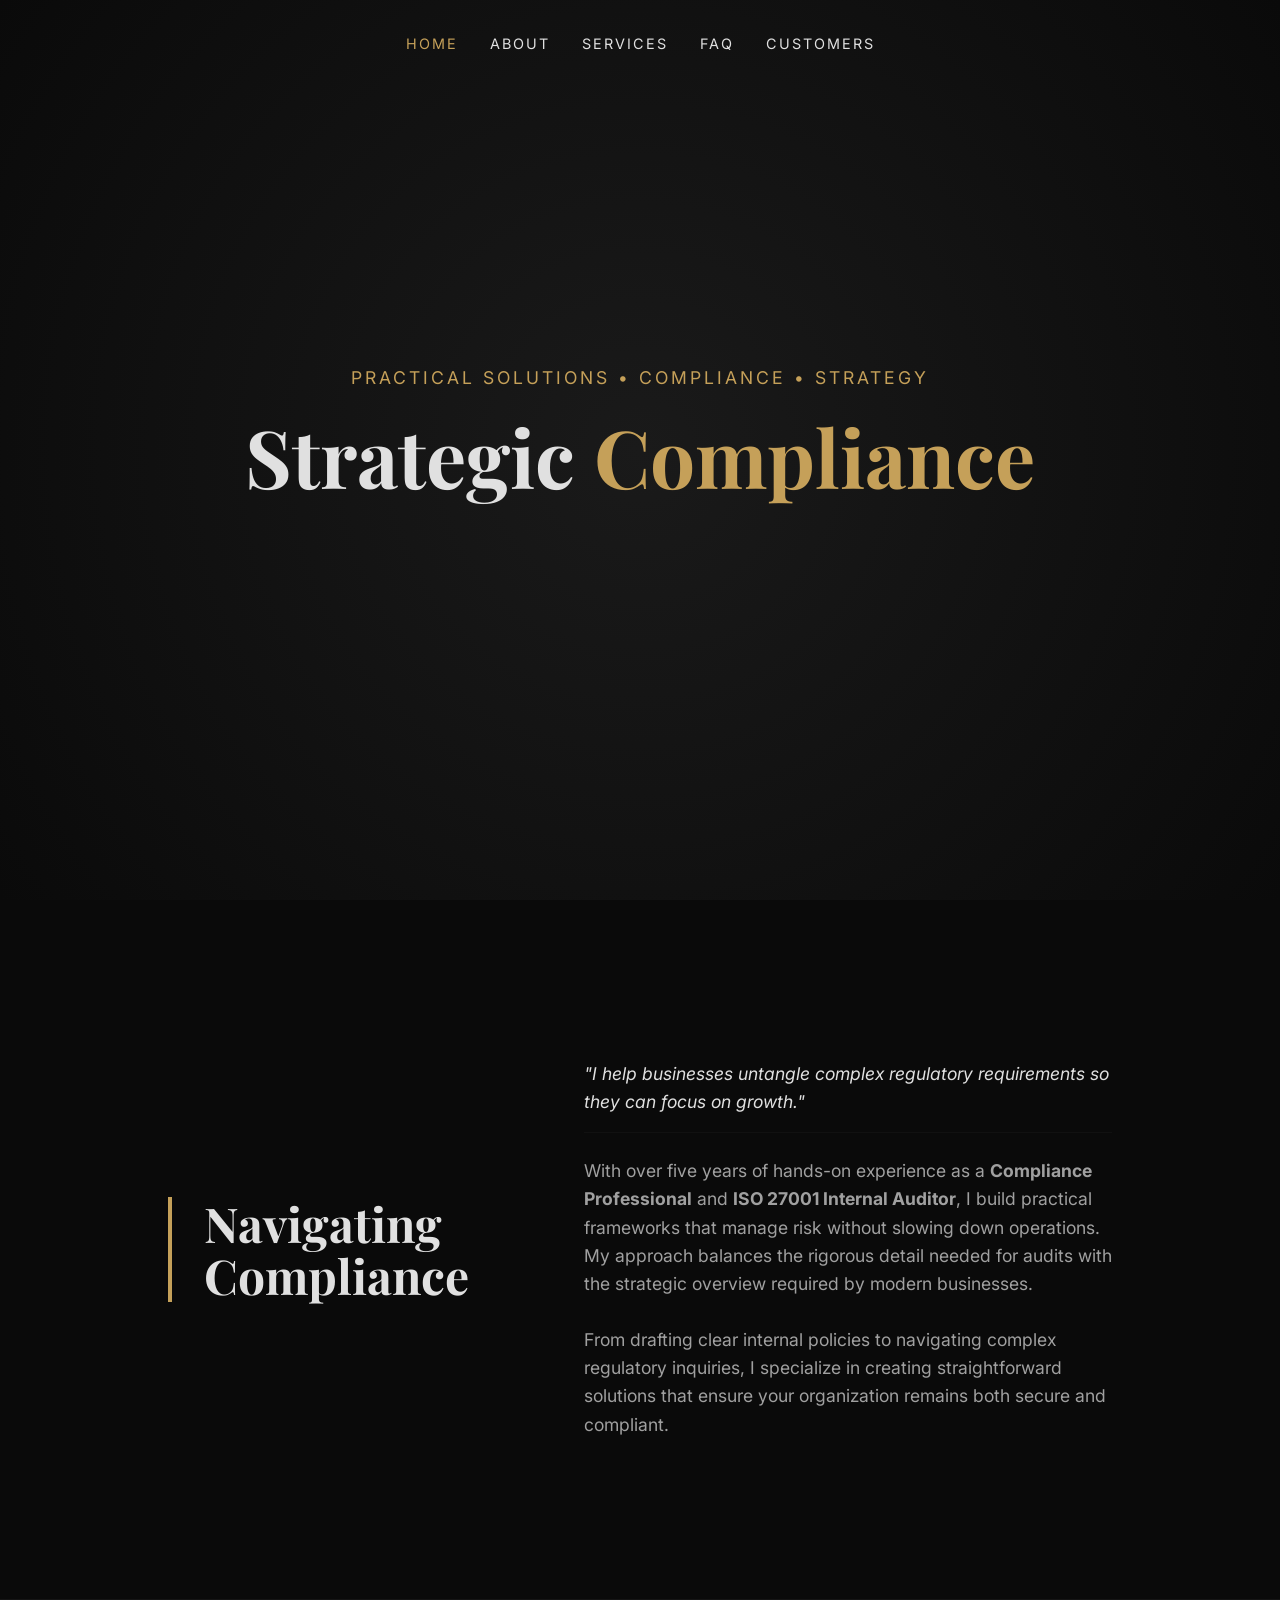
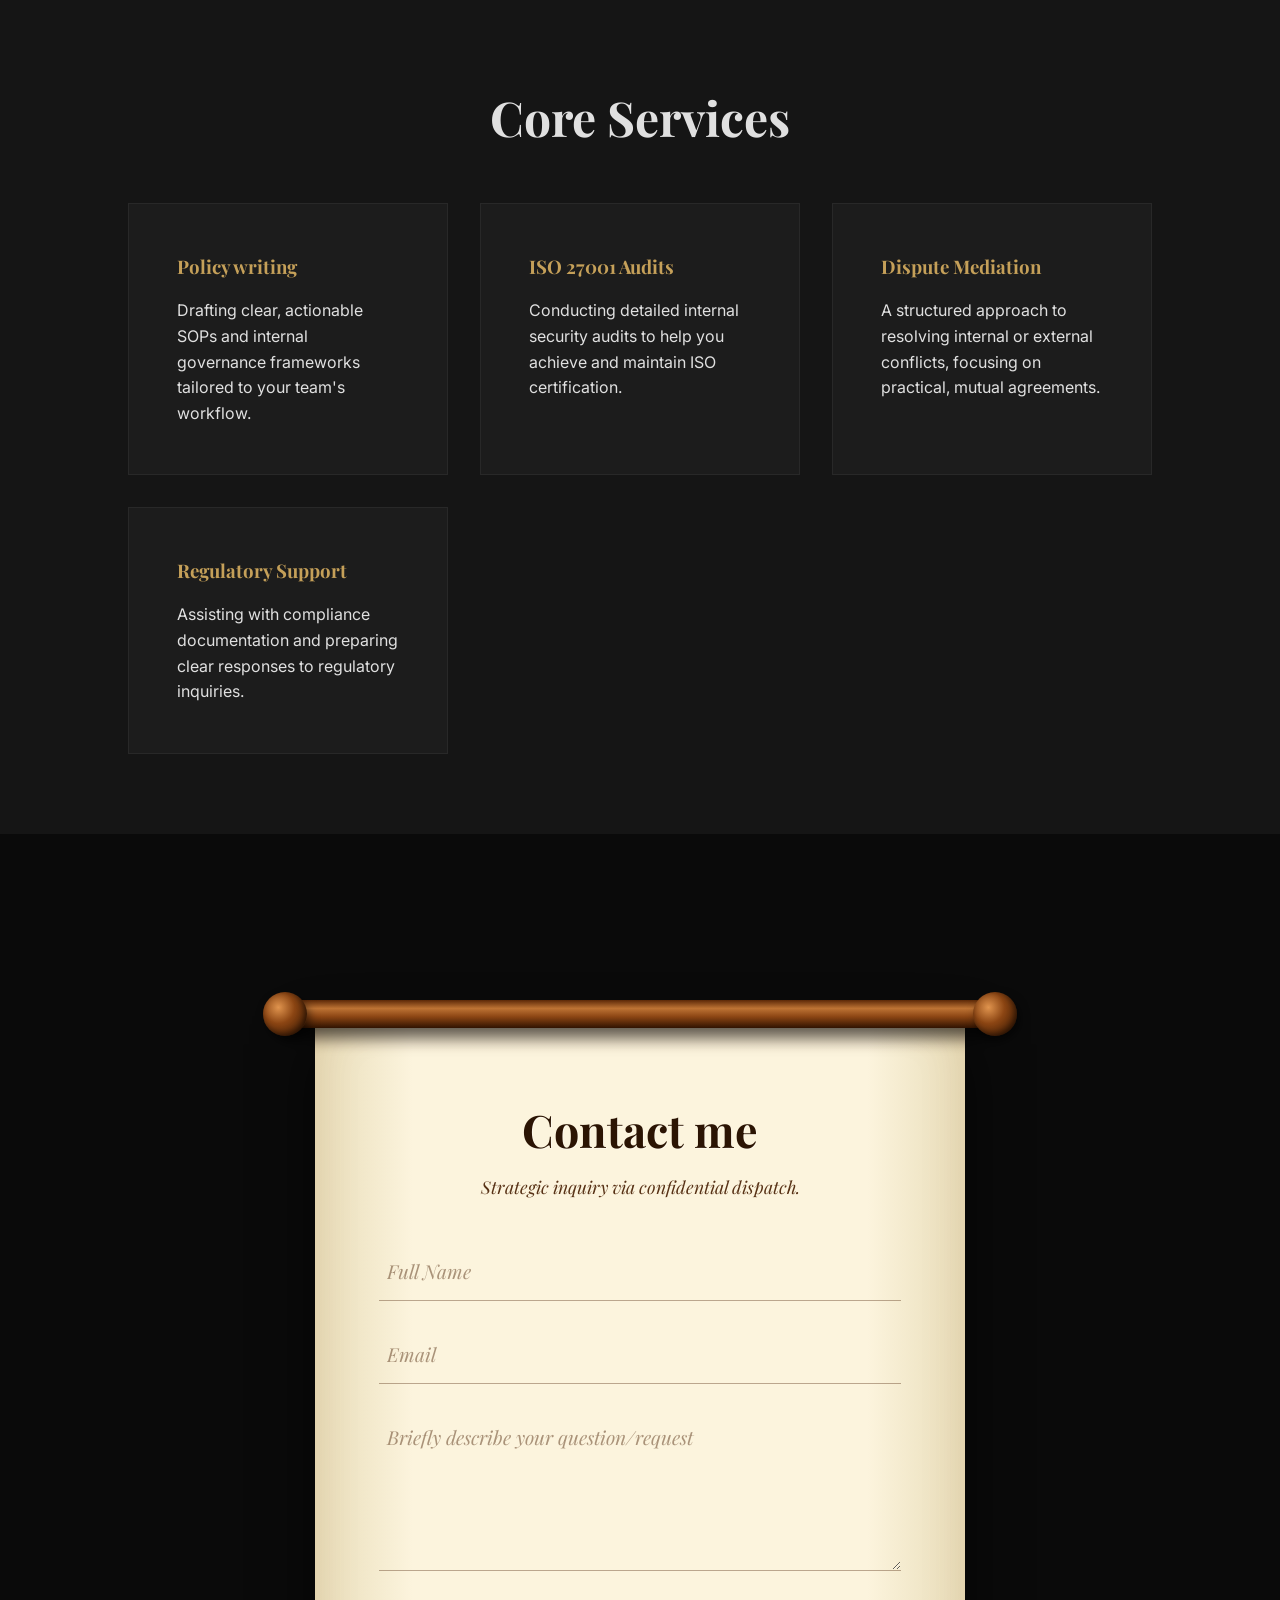
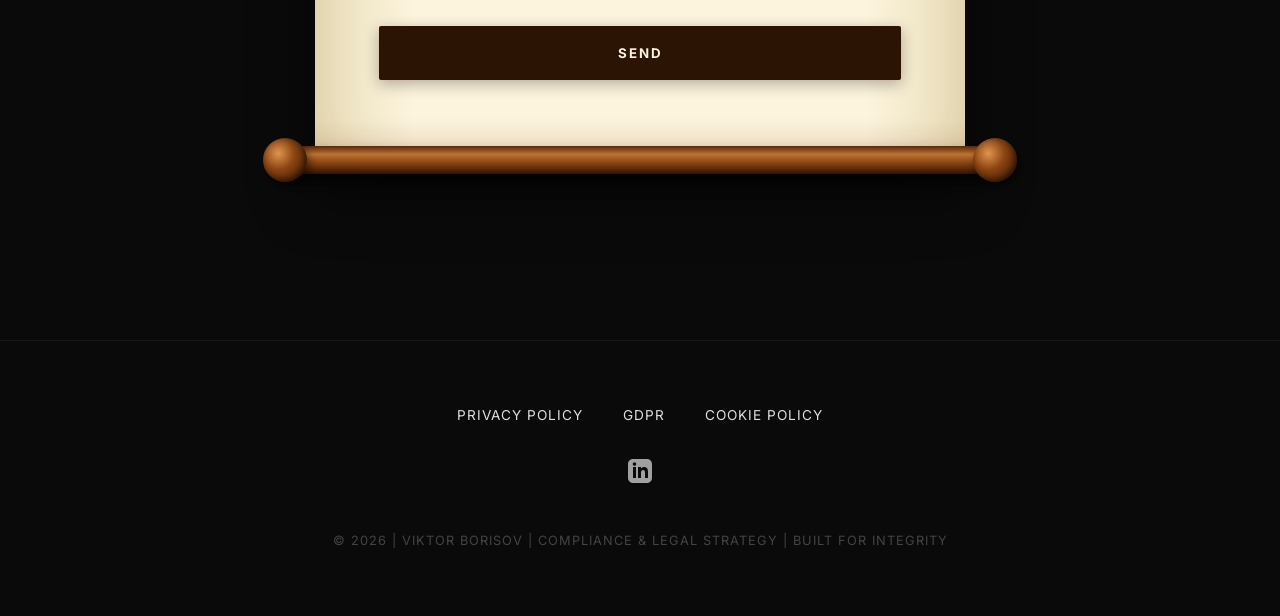
==== index.html @ f8cd945e "Add files via upload" ====
<!DOCTYPE html>
<html lang="en">

<head>
    <meta charset="UTF-8">
    <meta name="viewport" content="width=device-width, initial-scale=1.0">
    <title>Strategic Compliance & Law | Professional Portfolio</title>

    <link
        href="https://fonts.googleapis.com/css2?family=Playfair+Display:ital,wght@0,700;1,700&family=Inter:wght@300;400;600&display=swap"
        rel="stylesheet">

    <style>
        :root {
            --bg-dark: #0a0a0a;
            --bg-accent: #151515;
            --accent: #c5a059;
            /* Cinematic Gold */
            --text-main: #e0e0e0;
            --text-dim: #a0a0a0;
            --glass: rgba(255, 255, 255, 0.03);
            --transition: all 0.6s cubic-bezier(0.22, 1, 0.36, 1);
        }

        * {
            margin: 0;
            padding: 0;
            box-sizing: border-box;
        }

        body {
            background: var(--bg-dark);
            color: var(--text-main);
            font-family: 'Inter', sans-serif;
            line-height: 1.6;
            overflow-x: hidden;
        }

        /* Navigation */
        nav {
            position: absolute;
            top: 0;
            left: 0;
            width: 100%;
            padding: 2rem 10%;
            display: flex;
            justify-content: center;
            align-items: center;
            z-index: 100;
        }

        nav a {
            color: var(--text-main);
            text-decoration: none;
            font-size: 0.9rem;
            letter-spacing: 2px;
            text-transform: uppercase;
            transition: var(--transition);
        }

        nav a:hover {
            color: var(--accent);
        }

        /* --- Hero Section --- */
        .hero {
            height: 100vh;
            display: flex;
            align-items: center;
            justify-content: center;
            text-align: center;
            background: radial-gradient(circle at center, #1a1a1a 0%, #0a0a0a 100%);
            padding: 2rem;
        }

        .hero-content h1 {
            font-family: 'Playfair Display', serif;
            font-size: clamp(2.5rem, 8vw, 5rem);
            margin-bottom: 1rem;
            opacity: 0;
            transform: translateY(30px);
            animation: reveal 1.5s forwards;
        }

        .hero-content p {
            font-size: 1.1rem;
            letter-spacing: 3px;
            text-transform: uppercase;
            color: var(--accent);
            opacity: 0;
            animation: reveal 1.5s 0.5s forwards;
        }

        @keyframes reveal {
            to {
                opacity: 1;
                transform: translateY(0);
            }
        }

        /* --- About Section (The Heavyweight Bio) --- */
        .about-section {
            padding: 10rem 10%;
            max-width: 1200px;
            margin: 0 auto;
        }

        .about-grid {
            display: grid;
            grid-template-columns: 1fr 1.5fr;
            gap: 4rem;
            align-items: center;
        }

        .about-title {
            font-family: 'Playfair Display', serif;
            font-size: 3rem;
            line-height: 1.1;
            border-left: 4px solid var(--accent);
            padding-left: 2rem;
        }

        .about-text {
            font-size: 1.1rem;
            color: var(--text-dim);
        }

        .about-text blockquote {
            color: var(--text-main);
            font-style: italic;
            margin-bottom: 1.5rem;
            border-bottom: 1px solid var(--glass);
            padding-bottom: 1rem;
        }

        /* --- Expertise Grid --- */
        .expertise {
            padding: 5rem 10%;
            background: var(--bg-accent);
        }

        .grid {
            display: grid;
            grid-template-columns: repeat(auto-fit, minmax(280px, 1fr));
            gap: 2rem;
            margin-top: 3rem;
        }

        .card {
            background: var(--glass);
            padding: 3rem;
            border: 1px solid rgba(255, 255, 255, 0.05);
            transition: var(--transition);
        }

        .card:hover {
            border-color: var(--accent);
            transform: translateY(-10px);
            background: rgba(197, 160, 89, 0.05);
        }

        .card h3 {
            font-family: 'Playfair Display', serif;
            color: var(--accent);
            margin-bottom: 1rem;
        }

        /* --- Contact Form (Wooden Scroll Style) --- */
        .contact-section {
            padding: 10rem 10%;
            display: flex;
            justify-content: center;
            overflow: hidden; /* Ensure rollers don't cause horizontal scroll bar */
        }

        .form-container {
            position: relative;
            width: 100%;
            max-width: 650px;
            background: #e6dac3;
            background-image: 
                linear-gradient(to right, #e8dcb8 0%, #fcf4dd 15%, #fcf4dd 85%, #e8dcb8 100%);
            padding: 5rem 4rem;
            box-shadow: 
                0 30px 60px rgba(0,0,0,0.6),
                inset 0 0 50px rgba(139, 69, 19, 0.1);
            margin: 20px 0;
            border-radius: 2px;
        }

        /* Top and bottom curled paper shadow */
        .form-container::before, .form-container::after {
            content: '';
            position: absolute;
            left: 0;
            width: 100%;
            height: 40px;
            z-index: 1;
            pointer-events: none;
        }
        .form-container::before {
            top: 0;
            background: linear-gradient(to bottom, rgba(139,69,19,0.15) 0%, transparent 100%);
        }
        .form-container::after {
            bottom: 0;
            background: linear-gradient(to top, rgba(139,69,19,0.15) 0%, transparent 100%);
        }

        /* Wooden Rollers */
        .roller-top, .roller-bottom {
            position: absolute;
            left: -30px;
            right: -30px;
            height: 28px;
            background: linear-gradient(to bottom, #5c2807 0%, #bd7334 30%, #8b4513 60%, #301301 100%);
            border-radius: 14px;
            box-shadow: 0 10px 15px rgba(0,0,0,0.6);
            z-index: 2;
        }

        .roller-top {
            top: -14px;
        }

        .roller-bottom {
            bottom: -14px;
        }

        /* Wooden Knobs on Rollers */
        .roller-top::before, .roller-top::after,
        .roller-bottom::before, .roller-bottom::after {
            content: '';
            position: absolute;
            top: -8px;
            width: 44px;
            height: 44px;
            background: radial-gradient(circle at 35% 35%, #e0944e 0%, #8b4513 40%, #291000 100%);
            border-radius: 50%;
            box-shadow: inset -2px -2px 6px rgba(0,0,0,0.5), 3px 5px 10px rgba(0,0,0,0.5);
        }

        .roller-top::before, .roller-bottom::before {
            left: -22px;
        }

        .roller-top::after, .roller-bottom::after {
            right: -22px;
        }

        .form-content-wrap {
            position: relative;
            z-index: 5;
        }

        .form-container h2 {
            font-family: 'Playfair Display', serif;
            font-size: 2.8rem;
            margin-bottom: 0.5rem;
            text-align: center;
            color: #2b1403;
            text-shadow: 1px 1px 0px rgba(255,255,255,0.4);
        }
        
        .form-subtitle {
            text-align: center;
            font-family: 'Playfair Display', serif;
            font-style: italic;
            color: #573115;
            margin-bottom: 2.5rem;
            font-size: 1.1rem;
        }

        .form-container input,
        .form-container textarea {
            width: 100%;
            padding: 1rem 0.5rem;
            margin-bottom: 1.5rem;
            background: transparent;
            border: none;
            border-bottom: 1px solid rgba(87, 49, 21, 0.4);
            color: #2b1403;
            font-family: 'Playfair Display', serif;
            font-size: 1.2rem;
            transition: var(--transition);
        }
        
        .form-container input::placeholder,
        .form-container textarea::placeholder {
            color: rgba(87, 49, 21, 0.5);
            font-style: italic;
        }

        .form-container input:focus,
        .form-container textarea:focus {
            outline: none;
            border-bottom-color: #8b4513;
            background: rgba(139, 69, 19, 0.03);
        }

        .form-container button {
            width: 100%;
            padding: 1.2rem;
            margin-top: 1.5rem;
            background: #2b1403;
            color: #fcf4dd;
            font-weight: 700;
            text-transform: uppercase;
            letter-spacing: 2px;
            font-family: 'Inter', sans-serif;
            border: none;
            cursor: pointer;
            transition: var(--transition);
            box-shadow: 0 4px 15px rgba(0,0,0,0.3);
            border-radius: 2px;
        }

        .form-container button:hover {
            background: #8b4513;
            color: #fff;
            letter-spacing: 4px;
        }

        @media (max-width: 600px) {
            .form-container {
                padding: 4rem 2rem;
            }
            .roller-top, .roller-bottom {
                left: -15px;
                right: -15px;
            }
        }

        /* --- Footer --- */
        footer {
            padding: 4rem 10%;
            border-top: 1px solid rgba(255, 255, 255, 0.05);
            clear: both;
        }

        .footer-content {
            display: flex;
            flex-direction: column;
            align-items: center;
            gap: 2rem;
        }

        .footer-links {
            display: flex;
            flex-wrap: wrap;
            justify-content: center;
            gap: 2.5rem;
        }

        .footer-links a {
            color: var(--text-main);
            text-decoration: none;
            text-transform: uppercase;
            letter-spacing: 1px;
            font-size: 0.85rem;
            transition: var(--transition);
        }

        .footer-links a:hover {
            color: var(--accent);
        }

        .social-links {
            display: flex;
            gap: 2rem;
        }

        .social-links a {
            color: var(--text-dim);
            transition: var(--transition);
            display: flex;
            align-items: center;
            justify-content: center;
        }

        .social-links a:hover {
            color: var(--accent);
            transform: translateY(-2px);
        }

        .copyright {
            margin-top: 1rem;
            font-size: 0.8rem;
            color: #444;
            letter-spacing: 1px;
            text-align: center;
            text-transform: uppercase;
        }

        /* Scroll Animation Class */
        .scroll-reveal {
            opacity: 0;
            transform: translateY(30px);
            transition: var(--transition);
        }

        .scroll-reveal.visible {
            opacity: 1;
            transform: translateY(0);
        }

        @media (max-width: 768px) {
            .about-grid {
                grid-template-columns: 1fr;
            }

            .footer-links {
                gap: 1.5rem;
            }
        }
    </style>
</head>

<body>

    <nav>
        <div style="display: flex; gap: 2rem; flex-wrap: wrap; justify-content: center;">
            <a href="index.html" style="color: var(--accent);">Home</a>
            <a href="about.html">About</a>
            <a href="services.html">Services</a>
            <a href="faq.html">FAQ</a>
            <a href="customers.html">Customers</a>
        </div>
    </nav>

    <section class="hero">
        <div class="hero-content">
            <p>Practical Solutions • Compliance • Strategy</p>
            <h1>Strategic <span style="color: var(--accent);">Compliance</span></h1>
        </div>
    </section>

    <section class="about-section scroll-reveal">
        <div class="about-grid">
            <h2 class="about-title">Navigating <br> Compliance</h2>
            <div class="about-text">
                <blockquote>"I help businesses untangle complex regulatory requirements so they can focus on growth."
                </blockquote>
                <p>With over five years of hands-on experience as a <strong>Compliance Professional</strong> and
                    <strong>ISO 27001 Internal Auditor</strong>, I build practical frameworks that manage risk without slowing down operations.
                    My approach balances the rigorous detail needed for audits with the strategic overview required by modern businesses.
                </p>
                <br>
                <p>From drafting clear internal policies to navigating complex regulatory inquiries, I specialize in creating straightforward solutions that ensure your organization remains both secure and compliant.
                </p>
            </div>
        </div>
    </section>

    <section class="expertise">
        <div style="text-align: center;" class="scroll-reveal">
            <h2 style="font-family: 'Playfair Display', serif; font-size: 3rem;">Core Services</h2>
        </div>
        <div class="grid">
            <div class="card scroll-reveal">
                <h3>Policy writing</h3>
                <p>Drafting clear, actionable SOPs and internal governance frameworks tailored to your team's workflow.</p>
            </div>
            <div class="card scroll-reveal">
                <h3>ISO 27001 Audits</h3>
                <p>Conducting detailed internal security audits to help you achieve and maintain ISO certification.</p>
            </div>
            <div class="card scroll-reveal">
                <h3>Dispute Mediation</h3>
                <p>A structured approach to resolving internal or external conflicts, focusing on practical, mutual agreements.</p>
            </div>
            <div class="card scroll-reveal">
                <h3>Regulatory Support</h3>
                <p>Assisting with compliance documentation and preparing clear responses to regulatory inquiries.</p>
            </div>
        </div>
    </section>

    <section class="contact-section scroll-reveal" id="contact-form-section">
        <div class="form-container">
            <div class="roller-top"></div>
            <div class="form-content-wrap">
                <h2>Contact me</h2>
                <p class="form-subtitle">Strategic inquiry via confidential dispatch.</p>
                <!-- Temporary mailto action for testing -->
                <form id="contact-form" action="mailto:test@viktorborisov.com" method="GET" enctype="text/plain">
                    <input type="text" name="name" placeholder="Full Name" required>
                    <input type="email" name="email" placeholder="Email" required>
                    <textarea name="message" placeholder="Briefly describe your question/request" rows="5"
                        required></textarea>
                    <button type="submit">Send</button>
                </form>
            </div>
            <div class="roller-bottom"></div>
        </div>
    </section>

    <footer>
        <div class="footer-content">
            <!-- Inline Legal links pointing to the new pages -->
            <div class="footer-links">
                <a href="privacy-policy.html">Privacy Policy</a>
                <a href="gdpr.html">GDPR</a>
                <a href="cookie-policy.html">Cookie Policy</a>
            </div>

            <!-- Inline Social links (Facebook Removed) -->
            <div class="social-links">
                <a href="https://www.linkedin.com/in/viktor-borisov" target="_blank" rel="noopener noreferrer"
                    aria-label="LinkedIn">
                    <svg width="24" height="24" viewBox="0 0 24 24" fill="currentColor">
                        <path
                            d="M19 0h-14c-2.761 0-5 2.239-5 5v14c0 2.761 2.239 5 5 5h14c2.762 0 5-2.239 5-5v-14c0-2.761-2.238-5-5-5zm-11 19h-3v-11h3v11zm-1.5-12.268c-.966 0-1.75-.79-1.75-1.764s.784-1.764 1.75-1.764 1.75.79 1.75 1.764-.783 1.764-1.75 1.764zm13.5 12.268h-3v-5.604c0-3.368-4-3.113-4 0v5.604h-3v-11h3v1.765c1.396-2.586 7-2.777 7 2.476v6.759z" />
                    </svg>
                </a>
            </div>

            <!-- Copyright -->
            <div class="copyright">
                © 2026 | Viktor Borisov | COMPLIANCE & LEGAL STRATEGY | BUILT FOR INTEGRITY
            </div>
        </div>
    </footer>

    <script>
        // Scroll Reveal Logic
        const observerOptions = { threshold: 0.1 };
        const observer = new IntersectionObserver((entries) => {
            entries.forEach(entry => {
                if (entry.isIntersecting) {
                    entry.target.classList.add('visible');
                }
            });
        }, observerOptions);

        document.querySelectorAll('.scroll-reveal').forEach(el => observer.observe(el));

        // Removed cinematic simulation for testing native mailto launch
        // document.getElementById('contact-form').addEventListener('submit', function (e) {
        // ...
        // });
    </script>
</body>

</html>
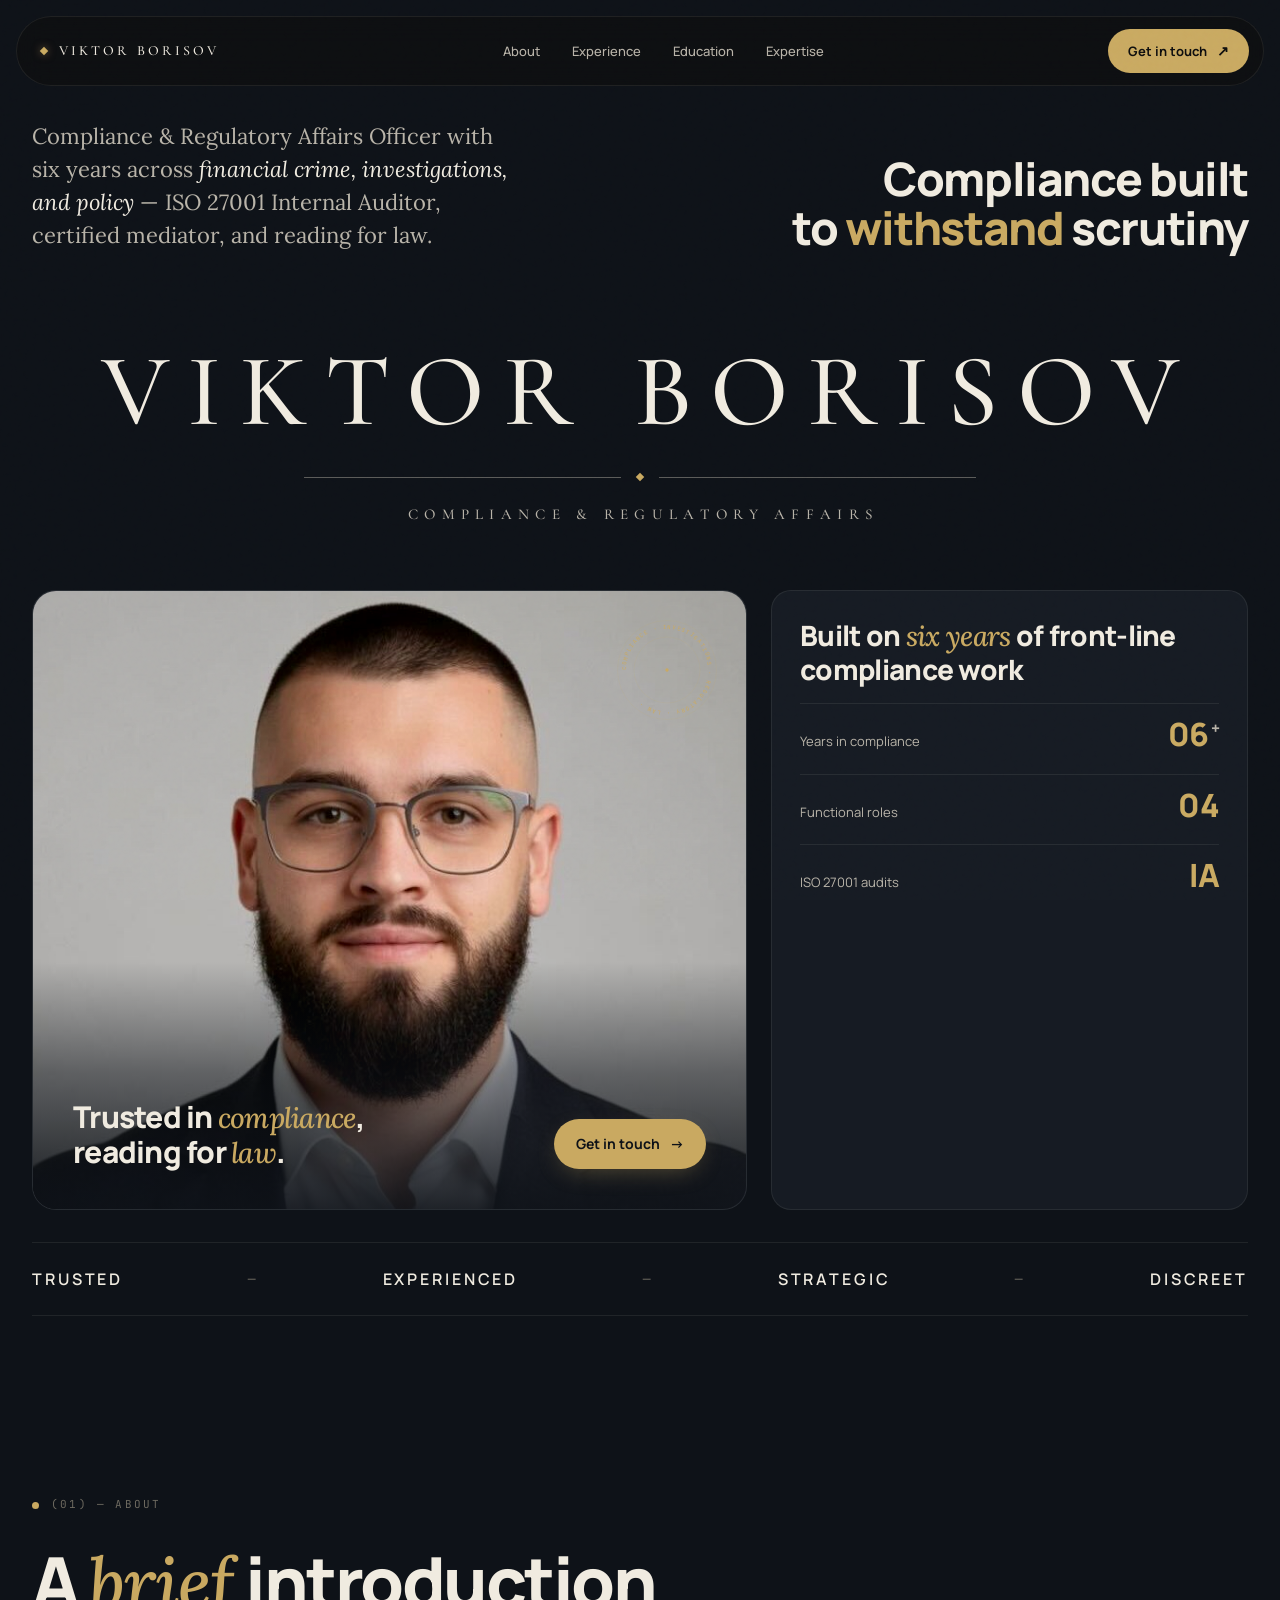
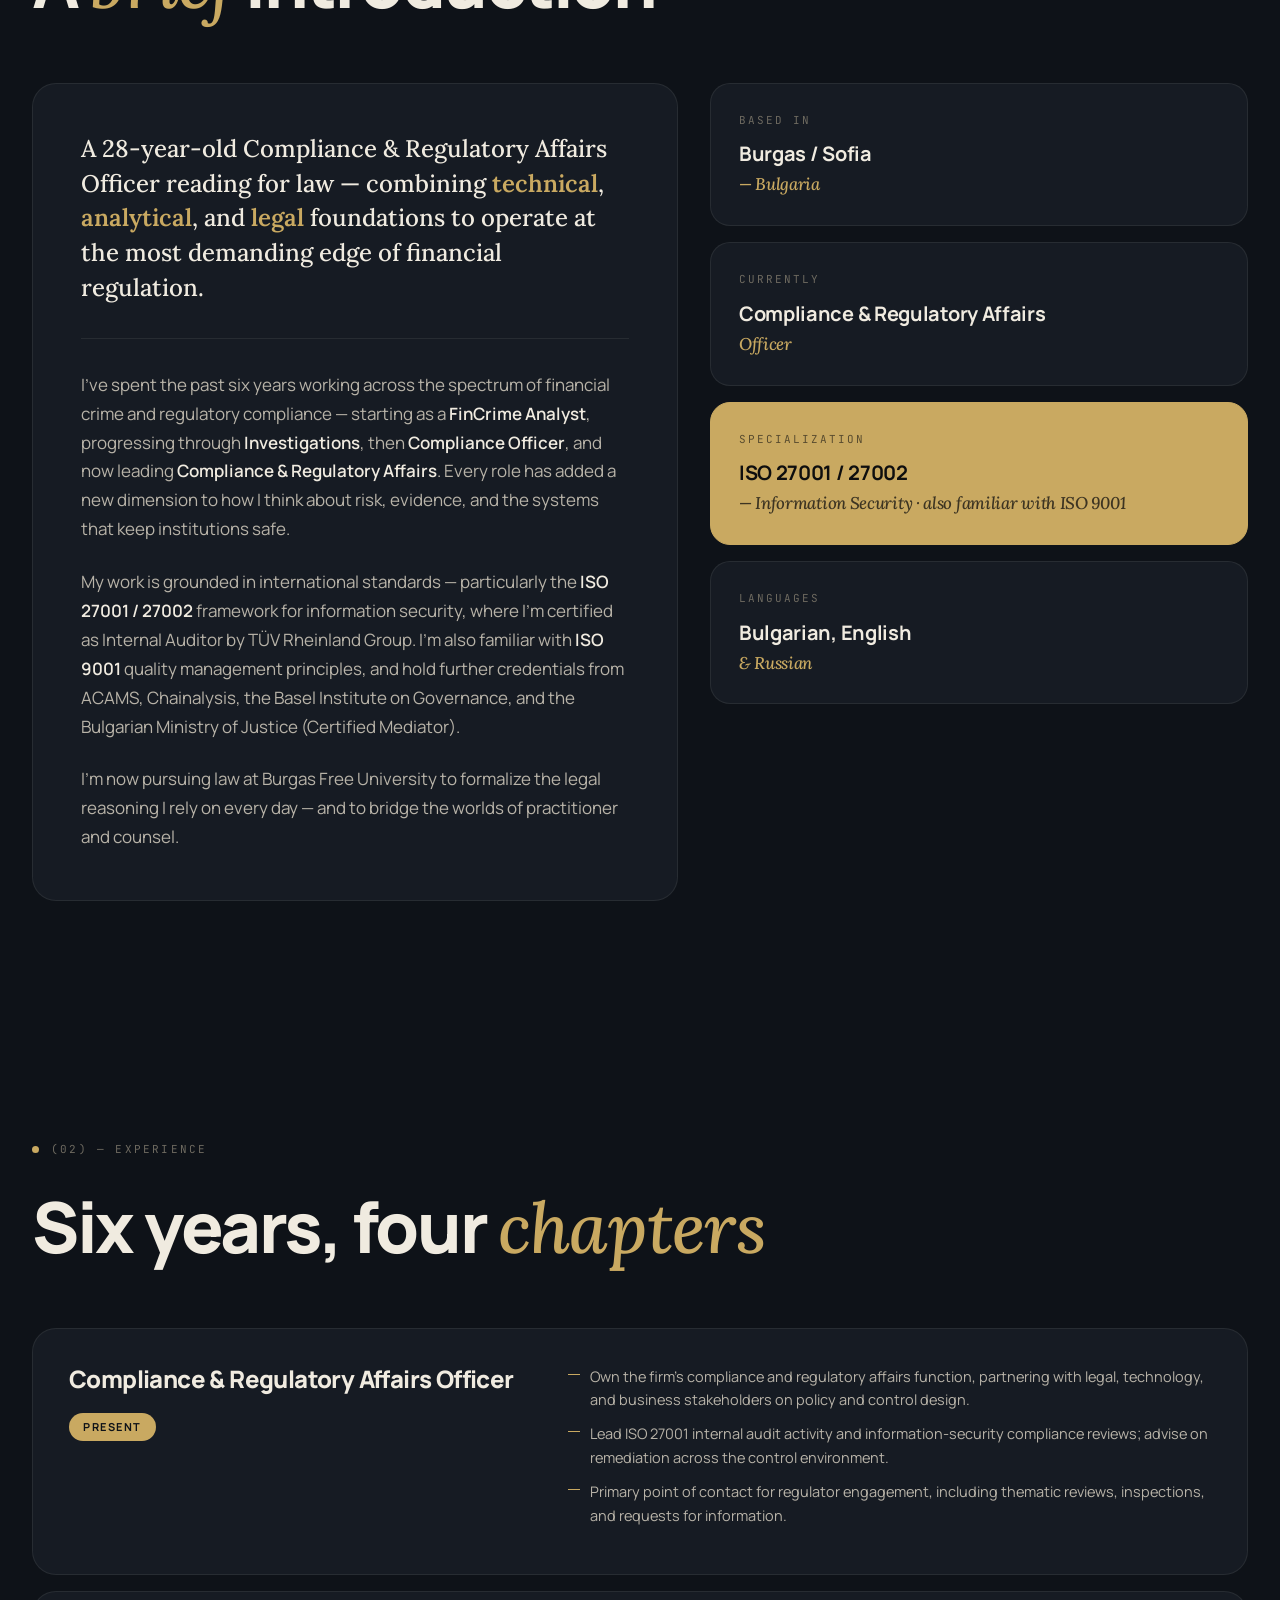
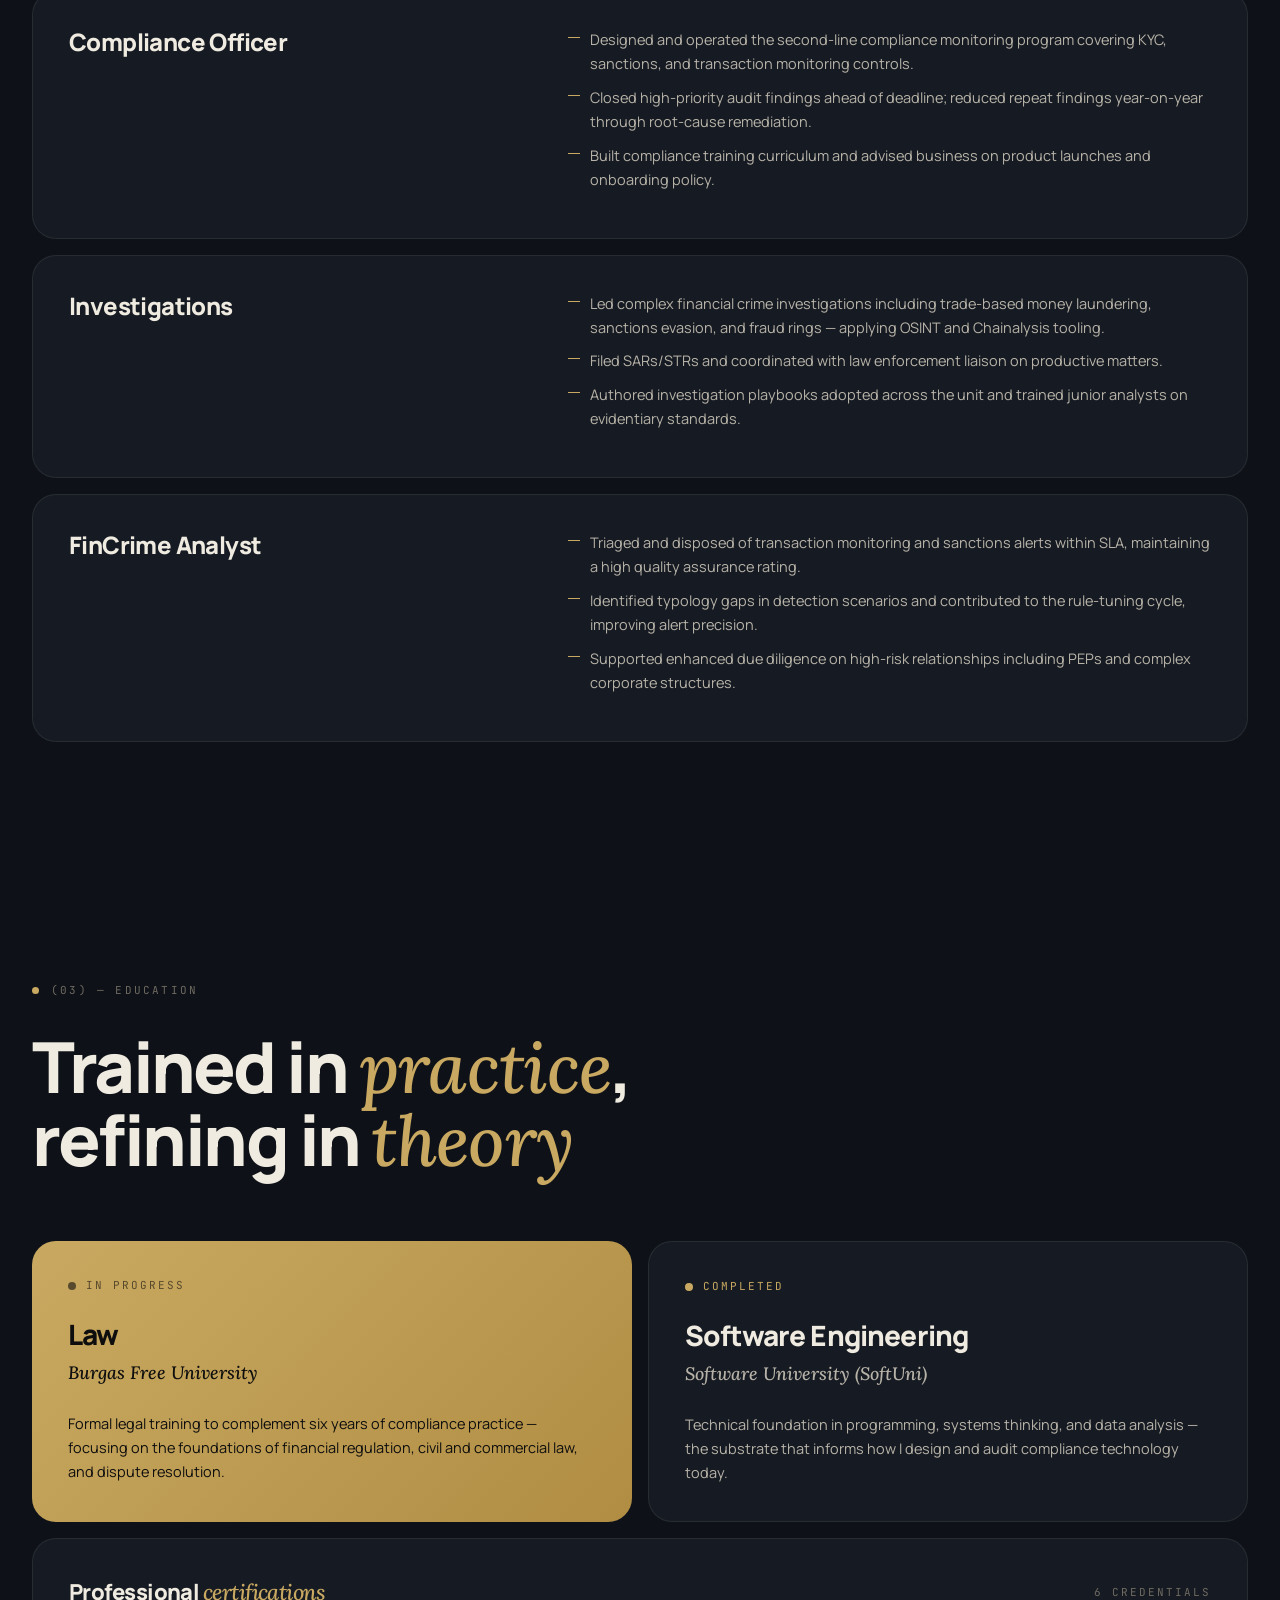
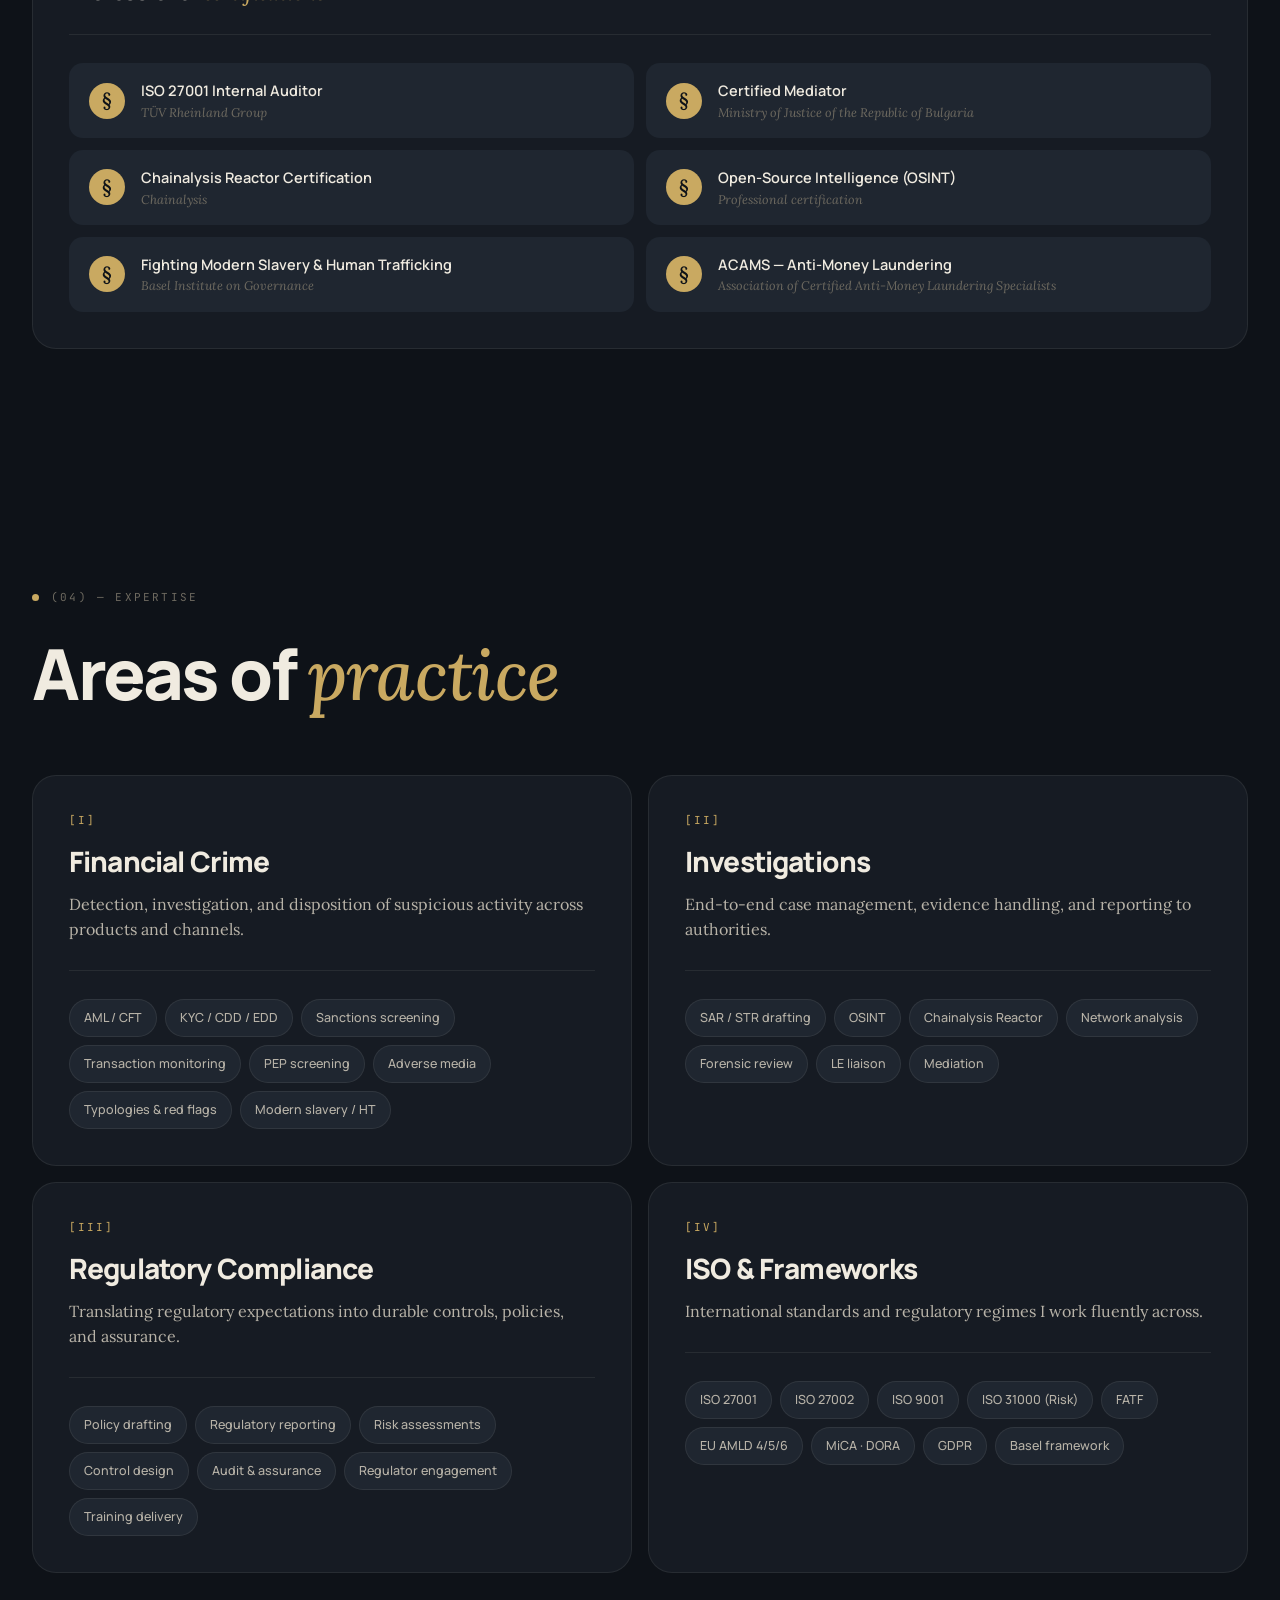
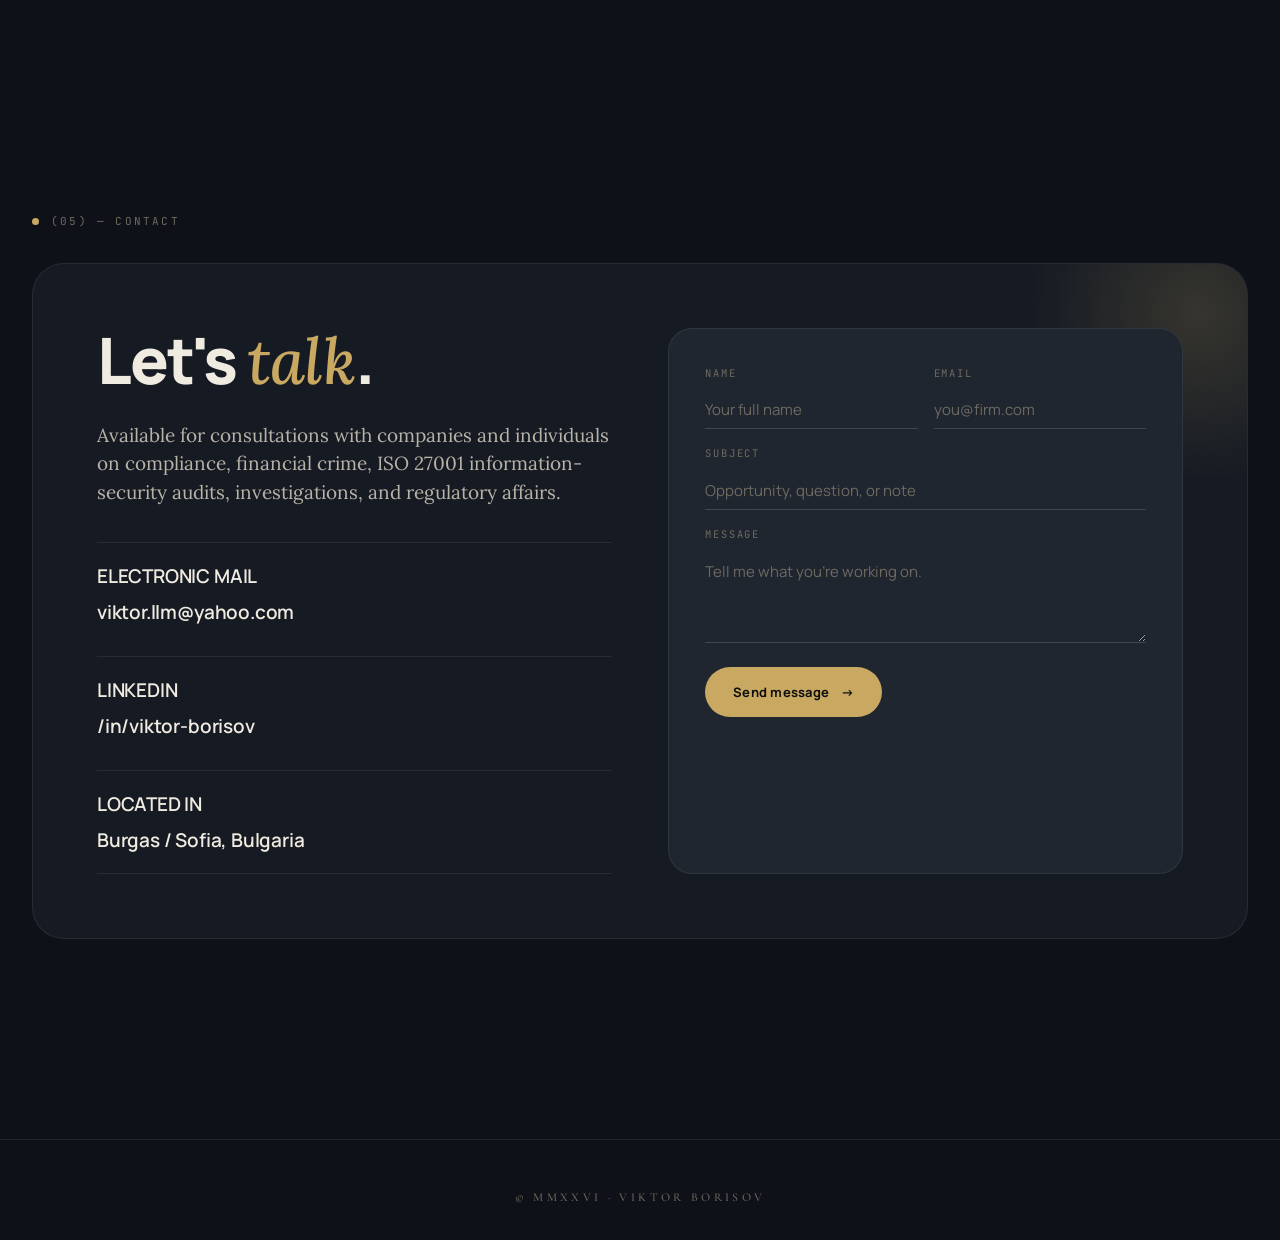
==== commit 9e5109ca: "Add files via upload" ====
--- a/index.html
+++ b/index.html
@@ -1,545 +1,1896 @@
-<!DOCTYPE html>
-<html lang="en">
-
-<head>
-    <meta charset="UTF-8">
-    <meta name="viewport" content="width=device-width, initial-scale=1.0">
-    <title>Strategic Compliance & Law | Professional Portfolio</title>
-
-    <link
-        href="https://fonts.googleapis.com/css2?family=Playfair+Display:ital,wght@0,700;1,700&family=Inter:wght@300;400;600&display=swap"
-        rel="stylesheet">
-
-    <style>
-        :root {
-            --bg-dark: #0a0a0a;
-            --bg-accent: #151515;
-            --accent: #c5a059;
-            /* Cinematic Gold */
-            --text-main: #e0e0e0;
-            --text-dim: #a0a0a0;
-            --glass: rgba(255, 255, 255, 0.03);
-            --transition: all 0.6s cubic-bezier(0.22, 1, 0.36, 1);
-        }
-
-        * {
-            margin: 0;
-            padding: 0;
-            box-sizing: border-box;
-        }
-
-        body {
-            background: var(--bg-dark);
-            color: var(--text-main);
-            font-family: 'Inter', sans-serif;
-            line-height: 1.6;
-            overflow-x: hidden;
-        }
-
-        /* Navigation */
-        nav {
-            position: absolute;
-            top: 0;
-            left: 0;
-            width: 100%;
-            padding: 2rem 10%;
-            display: flex;
-            justify-content: center;
-            align-items: center;
-            z-index: 100;
-        }
-
-        nav a {
-            color: var(--text-main);
-            text-decoration: none;
-            font-size: 0.9rem;
-            letter-spacing: 2px;
-            text-transform: uppercase;
-            transition: var(--transition);
-        }
-
-        nav a:hover {
-            color: var(--accent);
-        }
-
-        /* --- Hero Section --- */
-        .hero {
-            height: 100vh;
-            display: flex;
-            align-items: center;
-            justify-content: center;
-            text-align: center;
-            background: radial-gradient(circle at center, #1a1a1a 0%, #0a0a0a 100%);
-            padding: 2rem;
-        }
-
-        .hero-content h1 {
-            font-family: 'Playfair Display', serif;
-            font-size: clamp(2.5rem, 8vw, 5rem);
-            margin-bottom: 1rem;
-            opacity: 0;
-            transform: translateY(30px);
-            animation: reveal 1.5s forwards;
-        }
-
-        .hero-content p {
-            font-size: 1.1rem;
-            letter-spacing: 3px;
-            text-transform: uppercase;
-            color: var(--accent);
-            opacity: 0;
-            animation: reveal 1.5s 0.5s forwards;
-        }
-
-        @keyframes reveal {
-            to {
-                opacity: 1;
-                transform: translateY(0);
-            }
-        }
-
-        /* --- About Section (The Heavyweight Bio) --- */
-        .about-section {
-            padding: 10rem 10%;
-            max-width: 1200px;
-            margin: 0 auto;
-        }
-
-        .about-grid {
-            display: grid;
-            grid-template-columns: 1fr 1.5fr;
-            gap: 4rem;
-            align-items: center;
-        }
-
-        .about-title {
-            font-family: 'Playfair Display', serif;
-            font-size: 3rem;
-            line-height: 1.1;
-            border-left: 4px solid var(--accent);
-            padding-left: 2rem;
-        }
-
-        .about-text {
-            font-size: 1.1rem;
-            color: var(--text-dim);
-        }
-
-        .about-text blockquote {
-            color: var(--text-main);
-            font-style: italic;
-            margin-bottom: 1.5rem;
-            border-bottom: 1px solid var(--glass);
-            padding-bottom: 1rem;
-        }
-
-        /* --- Expertise Grid --- */
-        .expertise {
-            padding: 5rem 10%;
-            background: var(--bg-accent);
-        }
-
-        .grid {
-            display: grid;
-            grid-template-columns: repeat(auto-fit, minmax(280px, 1fr));
-            gap: 2rem;
-            margin-top: 3rem;
-        }
-
-        .card {
-            background: var(--glass);
-            padding: 3rem;
-            border: 1px solid rgba(255, 255, 255, 0.05);
-            transition: var(--transition);
-        }
-
-        .card:hover {
-            border-color: var(--accent);
-            transform: translateY(-10px);
-            background: rgba(197, 160, 89, 0.05);
-        }
-
-        .card h3 {
-            font-family: 'Playfair Display', serif;
-            color: var(--accent);
-            margin-bottom: 1rem;
-        }
-
-        /* --- Contact Form (Wooden Scroll Style) --- */
-        .contact-section {
-            padding: 10rem 10%;
-            display: flex;
-            justify-content: center;
-            overflow: hidden; /* Ensure rollers don't cause horizontal scroll bar */
-        }
-
-        .form-container {
-            position: relative;
-            width: 100%;
-            max-width: 650px;
-            background: #e6dac3;
-            background-image: 
-                linear-gradient(to right, #e8dcb8 0%, #fcf4dd 15%, #fcf4dd 85%, #e8dcb8 100%);
-            padding: 5rem 4rem;
-            box-shadow: 
-                0 30px 60px rgba(0,0,0,0.6),
-                inset 0 0 50px rgba(139, 69, 19, 0.1);
-            margin: 20px 0;
-            border-radius: 2px;
-        }
-
-        /* Top and bottom curled paper shadow */
-        .form-container::before, .form-container::after {
-            content: '';
-            position: absolute;
-            left: 0;
-            width: 100%;
-            height: 40px;
-            z-index: 1;
-            pointer-events: none;
-        }
-        .form-container::before {
-            top: 0;
-            background: linear-gradient(to bottom, rgba(139,69,19,0.15) 0%, transparent 100%);
-        }
-        .form-container::after {
-            bottom: 0;
-            background: linear-gradient(to top, rgba(139,69,19,0.15) 0%, transparent 100%);
-        }
-
-        /* Wooden Rollers */
-        .roller-top, .roller-bottom {
-            position: absolute;
-            left: -30px;
-            right: -30px;
-            height: 28px;
-            background: linear-gradient(to bottom, #5c2807 0%, #bd7334 30%, #8b4513 60%, #301301 100%);
-            border-radius: 14px;
-            box-shadow: 0 10px 15px rgba(0,0,0,0.6);
-            z-index: 2;
-        }
-
-        .roller-top {
-            top: -14px;
-        }
-
-        .roller-bottom {
-            bottom: -14px;
-        }
-
-        /* Wooden Knobs on Rollers */
-        .roller-top::before, .roller-top::after,
-        .roller-bottom::before, .roller-bottom::after {
-            content: '';
-            position: absolute;
-            top: -8px;
-            width: 44px;
-            height: 44px;
-            background: radial-gradient(circle at 35% 35%, #e0944e 0%, #8b4513 40%, #291000 100%);
-            border-radius: 50%;
-            box-shadow: inset -2px -2px 6px rgba(0,0,0,0.5), 3px 5px 10px rgba(0,0,0,0.5);
-        }
-
-        .roller-top::before, .roller-bottom::before {
-            left: -22px;
-        }
-
-        .roller-top::after, .roller-bottom::after {
-            right: -22px;
-        }
-
-        .form-content-wrap {
-            position: relative;
-            z-index: 5;
-        }
-
-        .form-container h2 {
-            font-family: 'Playfair Display', serif;
-            font-size: 2.8rem;
-            margin-bottom: 0.5rem;
-            text-align: center;
-            color: #2b1403;
-            text-shadow: 1px 1px 0px rgba(255,255,255,0.4);
-        }
-        
-        .form-subtitle {
-            text-align: center;
-            font-family: 'Playfair Display', serif;
-            font-style: italic;
-            color: #573115;
-            margin-bottom: 2.5rem;
-            font-size: 1.1rem;
-        }
-
-        .form-container input,
-        .form-container textarea {
-            width: 100%;
-            padding: 1rem 0.5rem;
-            margin-bottom: 1.5rem;
-            background: transparent;
-            border: none;
-            border-bottom: 1px solid rgba(87, 49, 21, 0.4);
-            color: #2b1403;
-            font-family: 'Playfair Display', serif;
-            font-size: 1.2rem;
-            transition: var(--transition);
-        }
-        
-        .form-container input::placeholder,
-        .form-container textarea::placeholder {
-            color: rgba(87, 49, 21, 0.5);
-            font-style: italic;
-        }
-
-        .form-container input:focus,
-        .form-container textarea:focus {
-            outline: none;
-            border-bottom-color: #8b4513;
-            background: rgba(139, 69, 19, 0.03);
-        }
-
-        .form-container button {
-            width: 100%;
-            padding: 1.2rem;
-            margin-top: 1.5rem;
-            background: #2b1403;
-            color: #fcf4dd;
-            font-weight: 700;
-            text-transform: uppercase;
-            letter-spacing: 2px;
-            font-family: 'Inter', sans-serif;
-            border: none;
-            cursor: pointer;
-            transition: var(--transition);
-            box-shadow: 0 4px 15px rgba(0,0,0,0.3);
-            border-radius: 2px;
-        }
-
-        .form-container button:hover {
-            background: #8b4513;
-            color: #fff;
-            letter-spacing: 4px;
-        }
-
-        @media (max-width: 600px) {
-            .form-container {
-                padding: 4rem 2rem;
-            }
-            .roller-top, .roller-bottom {
-                left: -15px;
-                right: -15px;
-            }
-        }
-
-        /* --- Footer --- */
-        footer {
-            padding: 4rem 10%;
-            border-top: 1px solid rgba(255, 255, 255, 0.05);
-            clear: both;
-        }
-
-        .footer-content {
-            display: flex;
-            flex-direction: column;
-            align-items: center;
-            gap: 2rem;
-        }
-
-        .footer-links {
-            display: flex;
-            flex-wrap: wrap;
-            justify-content: center;
-            gap: 2.5rem;
-        }
-
-        .footer-links a {
-            color: var(--text-main);
-            text-decoration: none;
-            text-transform: uppercase;
-            letter-spacing: 1px;
-            font-size: 0.85rem;
-            transition: var(--transition);
-        }
-
-        .footer-links a:hover {
-            color: var(--accent);
-        }
-
-        .social-links {
-            display: flex;
-            gap: 2rem;
-        }
-
-        .social-links a {
-            color: var(--text-dim);
-            transition: var(--transition);
-            display: flex;
-            align-items: center;
-            justify-content: center;
-        }
-
-        .social-links a:hover {
-            color: var(--accent);
-            transform: translateY(-2px);
-        }
-
-        .copyright {
-            margin-top: 1rem;
-            font-size: 0.8rem;
-            color: #444;
-            letter-spacing: 1px;
-            text-align: center;
-            text-transform: uppercase;
-        }
-
-        /* Scroll Animation Class */
-        .scroll-reveal {
-            opacity: 0;
-            transform: translateY(30px);
-            transition: var(--transition);
-        }
-
-        .scroll-reveal.visible {
-            opacity: 1;
-            transform: translateY(0);
-        }
-
-        @media (max-width: 768px) {
-            .about-grid {
-                grid-template-columns: 1fr;
-            }
-
-            .footer-links {
-                gap: 1.5rem;
-            }
-        }
-    </style>
-</head>
-
-<body>
-
-    <nav>
-        <div style="display: flex; gap: 2rem; flex-wrap: wrap; justify-content: center;">
-            <a href="index.html" style="color: var(--accent);">Home</a>
-            <a href="about.html">About</a>
-            <a href="services.html">Services</a>
-            <a href="faq.html">FAQ</a>
-            <a href="customers.html">Customers</a>
-        </div>
-    </nav>
-
-    <section class="hero">
-        <div class="hero-content">
-            <p>Practical Solutions • Compliance • Strategy</p>
-            <h1>Strategic <span style="color: var(--accent);">Compliance</span></h1>
-        </div>
-    </section>
-
-    <section class="about-section scroll-reveal">
-        <div class="about-grid">
-            <h2 class="about-title">Navigating <br> Compliance</h2>
-            <div class="about-text">
-                <blockquote>"I help businesses untangle complex regulatory requirements so they can focus on growth."
-                </blockquote>
-                <p>With over five years of hands-on experience as a <strong>Compliance Professional</strong> and
-                    <strong>ISO 27001 Internal Auditor</strong>, I build practical frameworks that manage risk without slowing down operations.
-                    My approach balances the rigorous detail needed for audits with the strategic overview required by modern businesses.
-                </p>
-                <br>
-                <p>From drafting clear internal policies to navigating complex regulatory inquiries, I specialize in creating straightforward solutions that ensure your organization remains both secure and compliant.
-                </p>
-            </div>
-        </div>
-    </section>
-
-    <section class="expertise">
-        <div style="text-align: center;" class="scroll-reveal">
-            <h2 style="font-family: 'Playfair Display', serif; font-size: 3rem;">Core Services</h2>
-        </div>
-        <div class="grid">
-            <div class="card scroll-reveal">
-                <h3>Policy writing</h3>
-                <p>Drafting clear, actionable SOPs and internal governance frameworks tailored to your team's workflow.</p>
-            </div>
-            <div class="card scroll-reveal">
-                <h3>ISO 27001 Audits</h3>
-                <p>Conducting detailed internal security audits to help you achieve and maintain ISO certification.</p>
-            </div>
-            <div class="card scroll-reveal">
-                <h3>Dispute Mediation</h3>
-                <p>A structured approach to resolving internal or external conflicts, focusing on practical, mutual agreements.</p>
-            </div>
-            <div class="card scroll-reveal">
-                <h3>Regulatory Support</h3>
-                <p>Assisting with compliance documentation and preparing clear responses to regulatory inquiries.</p>
-            </div>
-        </div>
-    </section>
-
-    <section class="contact-section scroll-reveal" id="contact-form-section">
-        <div class="form-container">
-            <div class="roller-top"></div>
-            <div class="form-content-wrap">
-                <h2>Contact me</h2>
-                <p class="form-subtitle">Strategic inquiry via confidential dispatch.</p>
-                <!-- Temporary mailto action for testing -->
-                <form id="contact-form" action="mailto:test@viktorborisov.com" method="GET" enctype="text/plain">
-                    <input type="text" name="name" placeholder="Full Name" required>
-                    <input type="email" name="email" placeholder="Email" required>
-                    <textarea name="message" placeholder="Briefly describe your question/request" rows="5"
-                        required></textarea>
-                    <button type="submit">Send</button>
-                </form>
-            </div>
-            <div class="roller-bottom"></div>
-        </div>
-    </section>
-
-    <footer>
-        <div class="footer-content">
-            <!-- Inline Legal links pointing to the new pages -->
-            <div class="footer-links">
-                <a href="privacy-policy.html">Privacy Policy</a>
-                <a href="gdpr.html">GDPR</a>
-                <a href="cookie-policy.html">Cookie Policy</a>
-            </div>
-
-            <!-- Inline Social links (Facebook Removed) -->
-            <div class="social-links">
-                <a href="https://www.linkedin.com/in/viktor-borisov" target="_blank" rel="noopener noreferrer"
-                    aria-label="LinkedIn">
-                    <svg width="24" height="24" viewBox="0 0 24 24" fill="currentColor">
-                        <path
-                            d="M19 0h-14c-2.761 0-5 2.239-5 5v14c0 2.761 2.239 5 5 5h14c2.762 0 5-2.239 5-5v-14c0-2.761-2.238-5-5-5zm-11 19h-3v-11h3v11zm-1.5-12.268c-.966 0-1.75-.79-1.75-1.764s.784-1.764 1.75-1.764 1.75.79 1.75 1.764-.783 1.764-1.75 1.764zm13.5 12.268h-3v-5.604c0-3.368-4-3.113-4 0v5.604h-3v-11h3v1.765c1.396-2.586 7-2.777 7 2.476v6.759z" />
-                    </svg>
-                </a>
-            </div>
-
-            <!-- Copyright -->
-            <div class="copyright">
-                © 2026 | Viktor Borisov | COMPLIANCE & LEGAL STRATEGY | BUILT FOR INTEGRITY
-            </div>
-        </div>
-    </footer>
-
-    <script>
-        // Scroll Reveal Logic
-        const observerOptions = { threshold: 0.1 };
-        const observer = new IntersectionObserver((entries) => {
-            entries.forEach(entry => {
-                if (entry.isIntersecting) {
-                    entry.target.classList.add('visible');
-                }
-            });
-        }, observerOptions);
-
-        document.querySelectorAll('.scroll-reveal').forEach(el => observer.observe(el));
-
-        // Removed cinematic simulation for testing native mailto launch
-        // document.getElementById('contact-form').addEventListener('submit', function (e) {
-        // ...
-        // });
-    </script>
-</body>
-
-</html>+<!DOCTYPE html>
+<html lang="en">
+<head>
+<meta charset="UTF-8">
+<meta name="viewport" content="width=device-width, initial-scale=1.0">
+<title>Viktor Borisov — Compliance & Regulatory Affairs Officer</title>
+<meta name="description" content="Viktor Borisov — Compliance and Regulatory Affairs Officer with six years of experience across financial crime, investigations, and regulatory compliance. ISO 27001 Internal Auditor. Reading for Law at Burgas Free University.">
+<link rel="preconnect" href="https://fonts.googleapis.com">
+<link rel="preconnect" href="https://fonts.gstatic.com" crossorigin>
+<link href="https://fonts.googleapis.com/css2?family=Cormorant+Garamond:wght@400;500;600;700&family=Lora:ital,wght@0,400;0,500;0,600;0,700;1,400;1,500;1,600&family=Manrope:wght@300;400;500;600;700;800&family=JetBrains+Mono:wght@400;500&display=swap" rel="stylesheet">
+<style>
+  :root {
+    /* Classic, professional palette: deep navy-charcoal + warm champagne gold */
+    --bg: #0E1218;
+    --bg-card: #161B23;
+    --bg-elev: #1F2630;
+    --bg-soft: #262D38;
+    --ink: #F0EBE0;
+    --ink-soft: #B8B3A8;
+    --ink-faint: #6E6A60;
+    --lime: #C9A961;           /* champagne gold (var name kept for simplicity) */
+    --lime-deep: #B08D43;      /* deeper antique gold */
+    --line: rgba(240, 235, 224, 0.08);
+    --line-strong: rgba(240, 235, 224, 0.16);
+    --display: 'Manrope', -apple-system, BlinkMacSystemFont, sans-serif;
+    --serif: 'Lora', 'Georgia', 'Times New Roman', serif;
+    --logo: 'Cormorant Garamond', 'Cormorant', 'Garamond', serif;
+    --sans: 'Manrope', -apple-system, sans-serif;
+    --mono: 'JetBrains Mono', 'Courier New', monospace;
+  }
+
+  * { box-sizing: border-box; margin: 0; padding: 0; }
+  html { scroll-behavior: smooth; }
+
+  body {
+    font-family: var(--sans);
+    background: var(--bg);
+    color: var(--ink);
+    font-size: 16px;
+    line-height: 1.6;
+    overflow-x: hidden;
+    -webkit-font-smoothing: antialiased;
+  }
+
+  body::before {
+    content: "";
+    position: fixed;
+    inset: 0;
+    pointer-events: none;
+    z-index: 200;
+    opacity: 0.05;
+    mix-blend-mode: overlay;
+    background-image: url("data:image/svg+xml,%3Csvg viewBox='0 0 200 200' xmlns='http://www.w3.org/2000/svg'%3E%3Cfilter id='n'%3E%3CfeTurbulence type='fractalNoise' baseFrequency='0.9' numOctaves='2' stitchTiles='stitch'/%3E%3C/filter%3E%3Crect width='100%25' height='100%25' filter='url(%23n)'/%3E%3C/svg%3E");
+  }
+
+  .container {
+    max-width: 1320px;
+    margin: 0 auto;
+    padding: 0 32px;
+    position: relative;
+  }
+
+  /* ============ NAV ============ */
+  .nav {
+    position: fixed;
+    top: 16px; left: 16px; right: 16px;
+    z-index: 100;
+    background: rgba(14, 14, 14, 0.72);
+    backdrop-filter: blur(14px) saturate(140%);
+    -webkit-backdrop-filter: blur(14px) saturate(140%);
+    border: 1px solid var(--line);
+    border-radius: 100px;
+    padding: 12px 14px 12px 24px;
+    max-width: 1320px;
+    margin-left: auto; margin-right: auto;
+    display: flex;
+    align-items: center;
+    justify-content: space-between;
+  }
+
+  .nav-brand {
+    font-family: var(--logo);
+    font-weight: 500;
+    font-size: 14px;
+    letter-spacing: 0.22em;
+    text-transform: uppercase;
+    color: var(--ink);
+    text-decoration: none;
+    display: flex;
+    align-items: center;
+    gap: 12px;
+  }
+
+  .nav-brand .dot {
+    display: inline-block;
+    width: 6px; height: 6px;
+    background: var(--lime);
+    transform: rotate(45deg);
+    flex-shrink: 0;
+    box-shadow: 0 0 8px rgba(201, 169, 97, 0.5);
+  }
+
+  .nav-links { display: flex; gap: 32px; list-style: none; }
+
+  .nav-links a {
+    font-size: 13px;
+    font-weight: 500;
+    color: var(--ink-soft);
+    text-decoration: none;
+    transition: color 0.25s;
+  }
+
+  .nav-links a:hover { color: var(--lime); }
+
+  .nav-cta {
+    display: inline-flex;
+    align-items: center;
+    gap: 10px;
+    background: var(--lime);
+    color: #0E0E0E;
+    text-decoration: none;
+    padding: 11px 20px;
+    border-radius: 100px;
+    font-size: 13px;
+    font-weight: 700;
+    transition: all 0.25s;
+  }
+
+  .nav-cta:hover { background: var(--ink); }
+  .nav-cta::after {
+    content: "↗";
+    font-size: 14px;
+    transition: transform 0.25s;
+  }
+  .nav-cta:hover::after { transform: translate(2px, -2px); }
+
+  @media (max-width: 860px) {
+    .nav-links { display: none; }
+    .nav { border-radius: 24px; }
+  }
+
+  /* ============ HERO ============ */
+  .hero { padding: 120px 0 60px; position: relative; }
+
+  .hero-top {
+    display: grid;
+    grid-template-columns: 1fr 1fr;
+    gap: 32px;
+    margin-bottom: 48px;
+    align-items: end;
+  }
+
+  .hero-intro {
+    font-family: var(--serif);
+    font-weight: 400;
+    font-size: 22px;
+    line-height: 1.5;
+    color: var(--ink-soft);
+    max-width: 480px;
+  }
+
+  .hero-intro b {
+    color: var(--lime);
+    font-style: normal;
+    font-family: var(--sans);
+    font-weight: 600;
+    font-size: 18px;
+  }
+
+  .hero-intro em {
+    font-family: var(--serif);
+    font-style: italic;
+    color: var(--ink);
+  }
+
+  .hero-headline-block { text-align: right; }
+
+  .hero-headline-block h2 {
+    font-family: var(--display);
+    font-weight: 800;
+    font-size: clamp(28px, 3.6vw, 48px);
+    line-height: 1.05;
+    letter-spacing: -0.03em;
+    color: var(--ink);
+  }
+
+  .hero-headline-block h2 .lime { color: var(--lime); }
+
+  /* ============ HERO LOGO ============ */
+  .hero-logo {
+    text-align: center;
+    padding: 40px 0 32px;
+    margin-bottom: 32px;
+  }
+
+  .logo-name {
+    font-family: var(--logo);
+    font-weight: 500;
+    font-size: clamp(40px, 8vw, 116px);
+    line-height: 1;
+    letter-spacing: 0.18em;
+    text-transform: uppercase;
+    color: var(--ink);
+    margin: 0 0 32px;
+    padding-left: 0.18em;       /* optical balance for trailing letter-spacing */
+  }
+
+  .logo-divider {
+    display: flex;
+    align-items: center;
+    justify-content: center;
+    gap: 16px;
+    max-width: 720px;
+    margin: 0 auto 22px;
+    padding: 0 24px;
+  }
+
+  .logo-line {
+    flex: 1;
+    height: 1px;
+    background: var(--ink-soft);
+    opacity: 0.45;
+  }
+
+  .logo-dot {
+    width: 6px;
+    height: 6px;
+    background: var(--lime);
+    transform: rotate(45deg);
+    flex-shrink: 0;
+  }
+
+  .logo-subtitle {
+    font-family: var(--logo);
+    font-weight: 500;
+    font-size: clamp(11px, 1.2vw, 15px);
+    letter-spacing: 0.42em;
+    color: var(--ink-soft);
+    text-transform: uppercase;
+    margin: 0;
+    padding-left: 0.42em;       /* optical balance */
+  }
+
+  /* On phones, tighten letter-spacing so logo fits comfortably */
+  @media (max-width: 640px) {
+    .logo-name {
+      font-size: clamp(34px, 10vw, 60px);
+      letter-spacing: 0.14em;
+      margin-bottom: 24px;
+    }
+    .logo-divider { gap: 12px; padding: 0 8px; }
+    .logo-subtitle {
+      font-size: 10px;
+      letter-spacing: 0.28em;
+    }
+  }
+
+  .feature-row {
+    display: grid;
+    grid-template-columns: 1.5fr 1fr;
+    gap: 24px;
+    margin-bottom: 32px;
+  }
+
+  .portrait {
+    position: relative;
+    background: var(--bg-card);
+    border: 1px solid var(--line);
+    border-radius: 24px;
+    overflow: hidden;
+    min-height: 620px;
+    padding: 40px;
+    display: flex;
+    flex-direction: column;
+    justify-content: space-between;
+  }
+
+  /* Portrait photo */
+  .portrait-photo {
+    position: absolute;
+    inset: 0;
+    width: 100%;
+    height: 100%;
+    object-fit: cover;
+    object-position: center top;  /* photo is pre-cropped with face near top, shoulders & suit fill below */
+    z-index: 0;
+    filter: brightness(0.96) contrast(1.02);
+    transition: filter 0.6s ease, transform 0.8s ease;
+  }
+
+  /* Bottom gradient: keeps face fully visible, only darkens the suit area where text sits */
+  .portrait::before {
+    content: "";
+    position: absolute;
+    inset: 0;
+    z-index: 1;
+    background: linear-gradient(
+      180deg,
+      rgba(14, 18, 24, 0.0) 0%,
+      rgba(14, 18, 24, 0.0) 60%,
+      rgba(14, 18, 24, 0.5) 78%,
+      rgba(14, 18, 24, 0.92) 100%
+    );
+    pointer-events: none;
+  }
+
+  .portrait:hover .portrait-photo {
+    transform: scale(1.02);
+    filter: brightness(1.0) contrast(1.05);
+  }
+
+  .portrait-content {
+    position: relative;
+    z-index: 2;
+    display: flex;
+    flex-direction: column;
+    justify-content: flex-end;
+    height: 100%;
+  }
+
+  .portrait-footer {
+    display: flex;
+    align-items: flex-end;
+    justify-content: space-between;
+    gap: 24px;
+    width: 100%;
+  }
+
+  .portrait-tagline {
+    font-family: var(--display);
+    font-weight: 800;
+    font-size: clamp(22px, 2.4vw, 30px);
+    line-height: 1.15;
+    letter-spacing: -0.025em;
+    color: var(--ink);
+    flex: 1;
+    min-width: 0;
+    margin: 0;
+  }
+
+  .portrait-tagline em {
+    font-family: var(--serif);
+    font-style: italic;
+    font-weight: 500;
+    color: var(--lime);
+    font-size: 0.95em;
+  }
+
+  .portrait-cta {
+    display: inline-flex;
+    align-items: center;
+    gap: 10px;
+    background: var(--lime);
+    color: #0E1218;
+    padding: 14px 22px;
+    border-radius: 100px;
+    text-decoration: none;
+    font-weight: 700;
+    font-size: 14px;
+    flex-shrink: 0;
+    transition: all 0.3s;
+    box-shadow: 0 8px 24px -8px rgba(201, 169, 97, 0.4);
+  }
+
+  .portrait-cta::after { content: "→"; transition: transform 0.3s; }
+  .portrait-cta:hover { background: var(--ink); }
+  .portrait-cta:hover::after { transform: translateX(4px); }
+
+  /* On smaller screens stack the tagline and CTA vertically */
+  @media (max-width: 700px) {
+    .portrait-footer {
+      flex-direction: column;
+      align-items: flex-start;
+      gap: 20px;
+    }
+    .portrait-cta { align-self: flex-start; }
+  }
+
+  .seal {
+    position: absolute;
+    top: 24px; right: 24px;
+    width: 110px; height: 110px;
+    z-index: 3;
+  }
+
+  .seal svg {
+    width: 100%; height: 100%;
+    animation: spin 30s linear infinite;
+  }
+
+  @keyframes spin { to { transform: rotate(360deg); } }
+
+  .stats-column { display: grid; gap: 16px; }
+
+  .stat-card {
+    background: var(--bg-card);
+    border: 1px solid var(--line);
+    border-radius: 20px;
+    padding: 28px;
+    position: relative;
+    transition: border-color 0.3s;
+  }
+
+  .stat-card:hover { border-color: var(--lime); }
+
+  .stat-card-headline {
+    font-family: var(--display);
+    font-weight: 800;
+    font-size: clamp(20px, 2.2vw, 28px);
+    line-height: 1.15;
+    letter-spacing: -0.025em;
+    margin-bottom: 18px;
+  }
+
+  .stat-card-headline em {
+    font-family: var(--serif);
+    font-style: italic;
+    font-weight: 500;
+    color: var(--lime);
+  }
+
+  .stat-list { display: flex; flex-direction: column; gap: 8px; }
+
+  .stat-row {
+    display: flex;
+    justify-content: space-between;
+    align-items: baseline;
+    padding: 14px 0;
+    border-top: 1px solid var(--line);
+  }
+
+  .stat-row-label { font-size: 13px; color: var(--ink-soft); }
+
+  .stat-row-value {
+    font-family: var(--display);
+    font-weight: 800;
+    font-size: 32px;
+    line-height: 1;
+    color: var(--lime);
+    letter-spacing: -0.02em;
+  }
+
+  .stat-row-value sup {
+    font-size: 0.5em;
+    color: var(--ink-soft);
+    margin-left: 2px;
+  }
+
+  .trust-strip {
+    display: flex;
+    align-items: center;
+    justify-content: space-between;
+    flex-wrap: wrap;
+    gap: 20px;
+    padding: 28px 0;
+    border-top: 1px solid var(--line);
+    border-bottom: 1px solid var(--line);
+    font-family: var(--display);
+    font-weight: 600;
+    text-transform: uppercase;
+    font-size: clamp(13px, 1.4vw, 16px);
+    line-height: 1;
+    letter-spacing: 0.18em;
+  }
+
+  .trust-strip span:nth-child(odd) { color: var(--ink); }
+  .trust-strip span:nth-child(even) {
+    color: var(--ink-faint);
+    font-size: 12px;
+  }
+
+  @media (max-width: 900px) {
+    .hero-top { grid-template-columns: 1fr; text-align: left; }
+    .hero-headline-block { text-align: left; }
+    .feature-row { grid-template-columns: 1fr; }
+    .portrait { min-height: 420px; padding: 28px; }
+    .seal { width: 80px; height: 80px; top: 16px; right: 16px; }
+  }
+
+  /* ============ SECTIONS ============ */
+  section { padding: 120px 0; position: relative; }
+
+  .section-meta {
+    display: flex;
+    align-items: center;
+    gap: 12px;
+    font-family: var(--mono);
+    font-size: 11px;
+    letter-spacing: 0.2em;
+    text-transform: uppercase;
+    color: var(--ink-faint);
+    margin-bottom: 32px;
+  }
+
+  .section-meta .dot {
+    width: 7px; height: 7px;
+    background: var(--lime);
+    border-radius: 50%;
+  }
+
+  .section-title {
+    font-family: var(--display);
+    font-weight: 800;
+    font-size: clamp(38px, 5.5vw, 72px);
+    line-height: 1.02;
+    letter-spacing: -0.035em;
+    color: var(--ink);
+    margin-bottom: 64px;
+  }
+
+  .section-title em {
+    font-family: var(--serif);
+    font-style: italic;
+    font-weight: 500;
+    color: var(--lime);
+    letter-spacing: -0.01em;
+  }
+
+  @media (max-width: 720px) {
+    section { padding: 80px 0; }
+    .section-title { margin-bottom: 40px; }
+  }
+
+  /* ============ ABOUT ============ */
+  .about-grid {
+    display: grid;
+    grid-template-columns: 1.2fr 1fr;
+    gap: 32px;
+  }
+
+  .about-text {
+    background: var(--bg-card);
+    border: 1px solid var(--line);
+    border-radius: 24px;
+    padding: 48px;
+  }
+
+  .about-text p {
+    font-size: 17px;
+    line-height: 1.7;
+    color: var(--ink-soft);
+    margin-bottom: 24px;
+  }
+
+  .about-text p:last-child { margin-bottom: 0; }
+  .about-text p strong { color: var(--ink); font-weight: 600; }
+
+  /* the lead paragraph — now Lora regular (not italic) for readability */
+  .about-text .lead {
+    font-family: var(--serif);
+    font-weight: 500;
+    font-style: normal;
+    font-size: 24px;
+    line-height: 1.45;
+    color: var(--ink);
+    margin-bottom: 32px;
+    padding-bottom: 32px;
+    border-bottom: 1px solid var(--line);
+  }
+
+  .about-text .lead .lime { color: var(--lime); font-weight: 600; }
+
+  .about-meta { display: flex; flex-direction: column; gap: 16px; }
+
+  .meta-card {
+    background: var(--bg-card);
+    border: 1px solid var(--line);
+    border-radius: 20px;
+    padding: 28px;
+  }
+
+  .meta-card-label {
+    font-family: var(--mono);
+    font-size: 11px;
+    letter-spacing: 0.18em;
+    text-transform: uppercase;
+    color: var(--ink-faint);
+    margin-bottom: 12px;
+  }
+
+  .meta-card-value {
+    font-family: var(--display);
+    font-weight: 700;
+    font-size: 20px;
+    line-height: 1.3;
+    letter-spacing: -0.015em;
+    color: var(--ink);
+  }
+
+  .meta-card-value em {
+    font-family: var(--serif);
+    font-style: italic;
+    font-weight: 500;
+    color: var(--lime);
+    font-size: 0.85em;
+    display: block;
+    margin-top: 6px;
+    line-height: 1.4;
+  }
+
+  .meta-card.accent {
+    background: var(--lime);
+    color: #0E0E0E;
+    border-color: var(--lime);
+  }
+
+  .meta-card.accent .meta-card-label { color: rgba(14, 14, 14, 0.6); }
+  .meta-card.accent .meta-card-value { color: #0E0E0E; }
+  .meta-card.accent .meta-card-value em { color: rgba(14, 14, 14, 0.75); }
+
+  @media (max-width: 900px) {
+    .about-grid { grid-template-columns: 1fr; }
+    .about-text { padding: 32px; }
+  }
+
+  /* ============ EXPERIENCE ============ */
+  .experience-list { display: flex; flex-direction: column; gap: 16px; }
+
+  .role {
+    background: var(--bg-card);
+    border: 1px solid var(--line);
+    border-radius: 24px;
+    padding: 36px;
+    display: grid;
+    grid-template-columns: 1fr 1.4fr;
+    gap: 40px;
+    align-items: start;
+    transition: all 0.35s;
+    position: relative;
+    overflow: hidden;
+  }
+
+  .role::before {
+    content: "";
+    position: absolute;
+    left: 0; top: 0; bottom: 0;
+    width: 3px;
+    background: var(--lime);
+    transform: scaleY(0);
+    transform-origin: top;
+    transition: transform 0.4s;
+  }
+
+  .role:hover {
+    background: var(--bg-elev);
+    border-color: var(--line-strong);
+  }
+
+  .role:hover::before { transform: scaleY(1); }
+
+  .role-dates {
+    font-family: var(--mono);
+    font-size: 12px;
+    letter-spacing: 0.14em;
+    text-transform: uppercase;
+    color: var(--lime);
+  }
+
+  .role-dates .current {
+    display: inline-block;
+    background: var(--lime);
+    color: #0E0E0E;
+    padding: 2px 8px;
+    border-radius: 4px;
+    font-weight: 600;
+    margin-top: 8px;
+  }
+
+  .role-title h3 {
+    font-family: var(--display);
+    font-weight: 800;
+    font-size: 24px;
+    line-height: 1.2;
+    letter-spacing: -0.025em;
+    color: var(--ink);
+    margin-bottom: 8px;
+  }
+
+  .role-current {
+    display: inline-block;
+    margin-top: 12px;
+    background: var(--lime);
+    color: #0E1218;
+    padding: 5px 14px;
+    border-radius: 100px;
+    font-family: var(--sans);
+    font-size: 11px;
+    letter-spacing: 0.14em;
+    text-transform: uppercase;
+    font-weight: 700;
+  }
+
+  .role-org {
+    font-family: var(--serif);
+    font-style: italic;
+    font-weight: 500;
+    font-size: 17px;
+    color: var(--ink-soft);
+  }
+
+  .role-description {
+    font-size: 14.5px;
+    line-height: 1.65;
+    color: var(--ink-soft);
+  }
+
+  .role-description ul { list-style: none; }
+
+  .role-description li {
+    padding-left: 22px;
+    margin-bottom: 10px;
+    position: relative;
+  }
+
+  .role-description li::before {
+    content: "";
+    position: absolute;
+    left: 0; top: 9px;
+    width: 12px; height: 1px;
+    background: var(--lime);
+  }
+
+  @media (max-width: 900px) {
+    .role { grid-template-columns: 1fr; gap: 20px; padding: 28px; }
+    .role-title h3 { font-size: 26px; }
+  }
+
+  /* ============ EDUCATION ============ */
+  .edu-grid {
+    display: grid;
+    grid-template-columns: 1fr 1fr;
+    gap: 16px;
+    margin-bottom: 16px;
+  }
+
+  .edu-card {
+    background: var(--bg-card);
+    border: 1px solid var(--line);
+    border-radius: 24px;
+    padding: 36px;
+    position: relative;
+    transition: all 0.3s;
+  }
+
+  .edu-card:hover {
+    border-color: var(--lime);
+    transform: translateY(-4px);
+  }
+
+  .edu-card.current {
+    background: linear-gradient(135deg, var(--lime) 0%, var(--lime-deep) 100%);
+    color: #0E0E0E;
+    border: none;
+  }
+
+  .edu-card.current .edu-label,
+  .edu-card.current .edu-period { color: rgba(14, 14, 14, 0.6); }
+
+  .edu-card.current h3,
+  .edu-card.current .edu-institution,
+  .edu-card.current p { color: #0E0E0E; }
+
+  .edu-label {
+    font-family: var(--mono);
+    font-size: 11px;
+    letter-spacing: 0.18em;
+    text-transform: uppercase;
+    color: var(--lime);
+    margin-bottom: 24px;
+    display: flex;
+    align-items: center;
+    gap: 10px;
+  }
+
+  .edu-label::before {
+    content: "";
+    width: 8px; height: 8px;
+    background: currentColor;
+    border-radius: 50%;
+  }
+
+  .edu-card h3 {
+    font-family: var(--display);
+    font-weight: 800;
+    font-size: 28px;
+    line-height: 1.1;
+    letter-spacing: -0.03em;
+    color: var(--ink);
+    margin-bottom: 10px;
+  }
+
+  .edu-institution {
+    font-family: var(--serif);
+    font-style: italic;
+    font-weight: 500;
+    font-size: 18px;
+    color: var(--ink-soft);
+    margin-bottom: 24px;
+  }
+
+  .edu-card p {
+    font-size: 14.5px;
+    line-height: 1.65;
+    color: var(--ink-soft);
+  }
+
+  .credentials-card {
+    background: var(--bg-card);
+    border: 1px solid var(--line);
+    border-radius: 24px;
+    padding: 36px;
+  }
+
+  .credentials-header {
+    display: flex;
+    align-items: center;
+    justify-content: space-between;
+    flex-wrap: wrap;
+    gap: 16px;
+    margin-bottom: 28px;
+    padding-bottom: 24px;
+    border-bottom: 1px solid var(--line);
+  }
+
+  .credentials-header h3 {
+    font-family: var(--display);
+    font-weight: 800;
+    font-size: 22px;
+    letter-spacing: -0.025em;
+  }
+
+  .credentials-header h3 em {
+    font-family: var(--serif);
+    font-style: italic;
+    font-weight: 500;
+    color: var(--lime);
+  }
+
+  .credentials-count {
+    font-family: var(--mono);
+    font-size: 11px;
+    letter-spacing: 0.18em;
+    text-transform: uppercase;
+    color: var(--ink-faint);
+  }
+
+  .credential-list {
+    display: grid;
+    grid-template-columns: repeat(2, 1fr);
+    gap: 12px;
+  }
+
+  .credential-item {
+    display: flex;
+    align-items: center;
+    gap: 16px;
+    padding: 18px 20px;
+    background: var(--bg-elev);
+    border-radius: 14px;
+    transition: all 0.25s;
+  }
+
+  .credential-item:hover {
+    background: var(--bg-soft);
+    transform: translateX(4px);
+  }
+
+  .credential-mark {
+    width: 36px; height: 36px;
+    background: var(--lime);
+    color: #0E1218;
+    border-radius: 50%;
+    display: flex;
+    align-items: center;
+    justify-content: center;
+    font-family: var(--serif);
+    font-size: 18px;
+    font-weight: 600;
+    flex-shrink: 0;
+  }
+
+  .credential-detail {
+    display: flex;
+    flex-direction: column;
+    gap: 3px;
+    min-width: 0;
+  }
+
+  .credential-name {
+    font-size: 14.5px;
+    color: var(--ink);
+    font-weight: 600;
+    line-height: 1.35;
+  }
+
+  .credential-issuer {
+    font-family: var(--serif);
+    font-style: italic;
+    font-size: 12.5px;
+    color: var(--ink-faint);
+    line-height: 1.3;
+  }
+
+  @media (max-width: 720px) {
+    .edu-grid { grid-template-columns: 1fr; }
+    .credential-list { grid-template-columns: 1fr; }
+  }
+
+  /* ============ EXPERTISE ============ */
+  .expertise-grid {
+    display: grid;
+    grid-template-columns: repeat(2, 1fr);
+    gap: 16px;
+  }
+
+  .expertise-card {
+    background: var(--bg-card);
+    border: 1px solid var(--line);
+    border-radius: 24px;
+    padding: 36px;
+    transition: all 0.3s;
+    position: relative;
+    overflow: hidden;
+  }
+
+  .expertise-card:hover { border-color: var(--lime); }
+
+  .expertise-card::after {
+    content: "";
+    position: absolute;
+    top: -50%; right: -50%;
+    width: 100%; height: 100%;
+    background: radial-gradient(circle, rgba(201, 169, 97, 0.06) 0%, transparent 60%);
+    opacity: 0;
+    transition: opacity 0.4s;
+    pointer-events: none;
+  }
+
+  .expertise-card:hover::after { opacity: 1; }
+
+  .expertise-header {
+    display: flex;
+    align-items: flex-start;
+    justify-content: space-between;
+    margin-bottom: 16px;
+  }
+
+  .expertise-num {
+    font-family: var(--mono);
+    font-size: 11px;
+    letter-spacing: 0.18em;
+    text-transform: uppercase;
+    color: var(--lime);
+  }
+
+  .expertise-card h3 {
+    font-family: var(--display);
+    font-weight: 800;
+    font-size: 28px;
+    line-height: 1.1;
+    letter-spacing: -0.03em;
+    color: var(--ink);
+    margin-bottom: 16px;
+  }
+
+  .expertise-blurb {
+    font-family: var(--serif);
+    font-weight: 400;
+    font-size: 16px;
+    line-height: 1.55;
+    color: var(--ink-soft);
+    margin-bottom: 28px;
+    padding-bottom: 28px;
+    border-bottom: 1px solid var(--line);
+  }
+
+  .skill-tags { display: flex; flex-wrap: wrap; gap: 8px; }
+
+  .skill-tag {
+    font-family: var(--sans);
+    font-size: 12.5px;
+    font-weight: 500;
+    padding: 8px 14px;
+    background: var(--bg-elev);
+    border: 1px solid var(--line);
+    color: var(--ink-soft);
+    border-radius: 100px;
+    transition: all 0.25s;
+  }
+
+  .skill-tag:hover {
+    background: var(--lime);
+    color: #0E0E0E;
+    border-color: var(--lime);
+  }
+
+  @media (max-width: 800px) {
+    .expertise-grid { grid-template-columns: 1fr; }
+    .expertise-card { padding: 28px; }
+  }
+
+  /* ============ CONTACT ============ */
+  .contact-card {
+    background: var(--bg-card);
+    border: 1px solid var(--line);
+    border-radius: 32px;
+    padding: 64px;
+    position: relative;
+    overflow: hidden;
+  }
+
+  .contact-card::before {
+    content: "";
+    position: absolute;
+    top: -120px; right: -120px;
+    width: 340px; height: 340px;
+    background: radial-gradient(circle, rgba(201, 169, 97, 0.18) 0%, transparent 70%);
+    pointer-events: none;
+  }
+
+  /* "Arrived" pulse: subtle gold glow when visitor scrolls here via CTA */
+  @keyframes arrivalPulse {
+    0%   { box-shadow: 0 0 0 0 rgba(201, 169, 97, 0); }
+    25%  { box-shadow: 0 0 0 6px rgba(201, 169, 97, 0.18); }
+    100% { box-shadow: 0 0 0 0 rgba(201, 169, 97, 0); }
+  }
+
+  .contact-card.arrived {
+    animation: arrivalPulse 1.4s cubic-bezier(0.4, 0, 0.2, 1);
+  }
+
+  .contact-grid {
+    display: grid;
+    grid-template-columns: 1fr 1fr;
+    gap: 56px;
+    position: relative;
+    z-index: 2;
+  }
+
+  .contact-headline {
+    font-family: var(--display);
+    font-weight: 800;
+    font-size: clamp(36px, 5vw, 68px);
+    line-height: 1;
+    letter-spacing: -0.035em;
+    color: var(--ink);
+    margin-bottom: 28px;
+  }
+
+  .contact-headline em {
+    font-family: var(--serif);
+    font-style: italic;
+    font-weight: 500;
+    color: var(--lime);
+    letter-spacing: -0.01em;
+  }
+
+  .contact-sub {
+    font-family: var(--serif);
+    font-weight: 400;
+    font-size: 19px;
+    line-height: 1.5;
+    color: var(--ink-soft);
+    margin-bottom: 36px;
+  }
+
+  .contact-methods { display: flex; flex-direction: column; gap: 10px; }
+
+  .contact-method {
+    display: flex;
+    flex-direction: column;
+    padding: 18px 0;
+    border-top: 1px solid var(--line);
+  }
+
+  .contact-method:last-child { border-bottom: 1px solid var(--line); }
+
+  .contact-method-label {
+    font-family: var(--mono);
+    font-size: 10.5px;
+    letter-spacing: 0.18em;
+    text-transform: uppercase;
+    color: var(--ink-faint);
+    margin-bottom: 6px;
+  }
+
+  .contact-method a, .contact-method span {
+    font-family: var(--sans);
+    font-weight: 600;
+    font-size: 19px;
+    color: var(--ink);
+    text-decoration: none;
+    letter-spacing: -0.01em;
+    transition: color 0.25s;
+    word-break: break-word;
+  }
+
+  .contact-method a:hover { color: var(--lime); }
+
+  .contact-form {
+    background: var(--bg-elev);
+    border-radius: 24px;
+    padding: 36px;
+    border: 1px solid var(--line);
+  }
+
+  .form-row {
+    display: grid;
+    grid-template-columns: 1fr 1fr;
+    gap: 16px;
+    margin-bottom: 16px;
+  }
+
+  .form-field { display: flex; flex-direction: column; }
+
+  .form-field label {
+    font-family: var(--mono);
+    font-size: 10.5px;
+    letter-spacing: 0.18em;
+    text-transform: uppercase;
+    color: var(--ink-faint);
+    margin-bottom: 10px;
+  }
+
+  .form-field input, .form-field textarea {
+    background: transparent;
+    border: none;
+    border-bottom: 1px solid var(--line-strong);
+    padding: 8px 0;
+    font-family: var(--sans);
+    font-size: 15px;
+    color: var(--ink);
+    outline: none;
+    transition: border-color 0.25s;
+    width: 100%;
+  }
+
+  .form-field input::placeholder, .form-field textarea::placeholder {
+    color: var(--ink-faint);
+  }
+
+  .form-field input:focus, .form-field textarea:focus {
+    border-bottom-color: var(--lime);
+  }
+
+  .form-field textarea {
+    resize: vertical;
+    min-height: 90px;
+    font-family: var(--sans);
+  }
+
+  .form-field--full { margin-bottom: 16px; }
+
+  .submit-btn {
+    display: inline-flex;
+    align-items: center;
+    gap: 12px;
+    margin-top: 24px;
+    padding: 16px 28px;
+    background: var(--lime);
+    color: #0E0E0E;
+    border: none;
+    border-radius: 100px;
+    font-family: var(--sans);
+    font-size: 13px;
+    font-weight: 700;
+    letter-spacing: 0.02em;
+    cursor: pointer;
+    transition: all 0.3s;
+  }
+
+  .submit-btn:hover {
+    background: var(--ink);
+    transform: translateY(-2px);
+  }
+
+  .submit-btn::after { content: "→"; transition: transform 0.3s; }
+  .submit-btn:hover::after { transform: translateX(4px); }
+
+  .form-status {
+    margin-top: 16px;
+    font-family: var(--mono);
+    font-size: 11px;
+    letter-spacing: 0.14em;
+    text-transform: uppercase;
+    color: var(--lime);
+    opacity: 0;
+    transition: opacity 0.4s;
+    min-height: 16px;
+  }
+
+  .form-status.visible { opacity: 1; }
+
+  @media (max-width: 900px) {
+    .contact-card { padding: 32px; border-radius: 24px; }
+    .contact-grid { grid-template-columns: 1fr; gap: 40px; }
+    .form-row { grid-template-columns: 1fr; }
+    .contact-form { padding: 24px; }
+  }
+
+  /* ============ FOOTER ============ */
+  footer {
+    padding: 48px 0 32px;
+    border-top: 1px solid var(--line);
+    margin-top: 80px;
+  }
+
+  .footer-inner {
+    display: flex;
+    justify-content: center;
+    align-items: center;
+    text-align: center;
+    font-family: var(--logo);
+    font-weight: 500;
+    font-size: 12px;
+    letter-spacing: 0.28em;
+    text-transform: uppercase;
+    color: var(--ink-faint);
+  }
+
+  /* ============ ANIMATIONS ============ */
+  @keyframes fadeUp {
+    from { opacity: 0; transform: translateY(24px); }
+    to { opacity: 1; transform: translateY(0); }
+  }
+
+  .hero-intro, .hero-headline-block, .hero-logo, .feature-row, .trust-strip {
+    animation: fadeUp 1s cubic-bezier(0.2, 0.8, 0.2, 1) backwards;
+  }
+
+  .hero-intro { animation-delay: 0.15s; }
+  .hero-headline-block { animation-delay: 0.25s; }
+  .hero-logo { animation-delay: 0.4s; }
+  .feature-row { animation-delay: 0.7s; }
+  .trust-strip { animation-delay: 0.9s; }
+
+  .reveal {
+    opacity: 0;
+    transform: translateY(28px);
+    transition: opacity 0.8s ease, transform 0.8s ease;
+  }
+
+  .reveal.visible { opacity: 1; transform: translateY(0); }
+
+  /* ============ COMPREHENSIVE MOBILE OVERRIDES ============ */
+  @media (max-width: 600px) {
+    .container { padding: 0 20px; }
+    .nav {
+      top: 12px; left: 12px; right: 12px;
+      padding: 10px 12px 10px 18px;
+    }
+    .nav-brand { font-size: 16px; }
+    .nav-cta { padding: 9px 16px; font-size: 12px; }
+    .hero { padding: 100px 0 40px; }
+    section { padding: 64px 0; }
+    .hero-top { margin-bottom: 32px; gap: 20px; }
+    .hero-intro { font-size: 18px; }
+    .hero-headline-block h2 { font-size: 26px; }
+    .feature-row { gap: 16px; margin-bottom: 24px; }
+    .portrait { min-height: 480px; padding: 24px; border-radius: 20px; }
+    .portrait-tagline { font-size: 22px; }
+    .portrait-cta { padding: 12px 18px; font-size: 13px; }
+    .seal { width: 64px; height: 64px; top: 14px; right: 14px; }
+    .stat-card { padding: 22px; border-radius: 16px; }
+    .stat-card-headline { font-size: 19px; }
+    .stat-row-value { font-size: 26px; }
+    .trust-strip { padding: 18px 0; gap: 10px; font-size: 12px; letter-spacing: 0.14em; }
+    .trust-strip span:nth-child(even) { font-size: 11px; }
+    .section-title { font-size: 34px; margin-bottom: 36px; }
+    .about-text { padding: 24px; border-radius: 20px; }
+    .about-text .lead { font-size: 19px; padding-bottom: 24px; margin-bottom: 24px; }
+    .about-text p { font-size: 15.5px; }
+    .meta-card { padding: 22px; border-radius: 16px; }
+    .meta-card-value { font-size: 18px; }
+    .role { padding: 24px; border-radius: 20px; gap: 20px; }
+    .role-title h3 { font-size: 21px; }
+    .edu-card { padding: 24px; border-radius: 20px; }
+    .edu-card h3 { font-size: 24px; }
+    .edu-institution { font-size: 16px; margin-bottom: 16px; }
+    .credentials-card { padding: 24px; border-radius: 20px; }
+    .credentials-header h3 { font-size: 20px; }
+    .credential-item { padding: 14px 16px; gap: 12px; }
+    .credential-mark { width: 32px; height: 32px; font-size: 16px; }
+    .credential-name { font-size: 13.5px; }
+    .credential-issuer { font-size: 11.5px; }
+    .expertise-card { padding: 24px; border-radius: 20px; }
+    .expertise-card h3 { font-size: 24px; }
+    .expertise-blurb { font-size: 15px; margin-bottom: 22px; padding-bottom: 22px; }
+    .contact-card { padding: 24px; border-radius: 20px; }
+    .contact-headline { font-size: 34px; }
+    .contact-sub { font-size: 16px; margin-bottom: 28px; }
+    .contact-method a, .contact-method span {
+      font-size: 16px;
+      word-break: break-all;
+    }
+    .contact-form { padding: 20px; border-radius: 18px; }
+    .submit-btn { padding: 14px 24px; }
+  }
+
+  /* Very small phones (< 380px) */
+  @media (max-width: 380px) {
+    /* Hide nav wordmark, keep only the gold diamond mark */
+    .nav-brand {
+      font-size: 0;
+      gap: 0;
+    }
+    .nav-brand .dot { width: 8px; height: 8px; }
+    .section-title { font-size: 28px; }
+    .portrait-tagline { font-size: 20px; }
+  }
+</style>
+</head>
+<body>
+
+<!-- ============ NAVIGATION ============ -->
+<nav class="nav">
+  <a href="#top" class="nav-brand">
+    <span class="dot"></span>
+    Viktor Borisov
+  </a>
+  <ul class="nav-links">
+    <li><a href="#about">About</a></li>
+    <li><a href="#experience">Experience</a></li>
+    <li><a href="#education">Education</a></li>
+    <li><a href="#expertise">Expertise</a></li>
+  </ul>
+  <a href="#contact" class="nav-cta">Get in touch</a>
+</nav>
+
+<!-- ============ HERO ============ -->
+<header class="hero" id="top">
+  <div class="container">
+
+    <div class="hero-top">
+      <p class="hero-intro">
+        Compliance &amp; Regulatory Affairs Officer with six years across <em>financial crime, investigations, and policy</em> — ISO 27001 Internal Auditor, certified mediator, and reading for law.
+      </p>
+      <div class="hero-headline-block">
+        <h2>
+          Compliance built<br>
+          to <span class="lime">withstand</span> scrutiny
+        </h2>
+      </div>
+    </div>
+
+    <!-- BRAND LOGO — the centerpiece of the hero -->
+    <div class="hero-logo">
+      <h1 class="logo-name">Viktor Borisov</h1>
+      <div class="logo-divider">
+        <span class="logo-line"></span>
+        <span class="logo-dot"></span>
+        <span class="logo-line"></span>
+      </div>
+      <p class="logo-subtitle">Compliance &amp; Regulatory Affairs</p>
+    </div>
+
+    <div class="feature-row">
+      <div class="portrait">
+        <img class="portrait-photo"
+             src="[data-uri]"
+             alt="Viktor Borisov — Compliance & Regulatory Affairs Officer">
+
+        <div class="seal">
+          <svg viewBox="0 0 200 200" xmlns="http://www.w3.org/2000/svg">
+            <defs>
+              <path id="circle" d="M 100,100 m -75,0 a 75,75 0 1,1 150,0 a 75,75 0 1,1 -150,0"/>
+            </defs>
+            <circle cx="100" cy="100" r="90" fill="none" stroke="#C9A961" stroke-width="0.5" opacity="0.4"/>
+            <circle cx="100" cy="100" r="60" fill="none" stroke="#C9A961" stroke-width="0.5" opacity="0.4"/>
+            <text fill="#C9A961" font-family="JetBrains Mono" font-size="10" letter-spacing="3">
+              <textPath href="#circle">COMPLIANCE · INVESTIGATIONS · REGULATORY · LAW · </textPath>
+            </text>
+            <circle cx="100" cy="100" r="3" fill="#C9A961"/>
+          </svg>
+        </div>
+
+        <div class="portrait-content">
+          <div class="portrait-footer">
+            <h2 class="portrait-tagline">
+              Trusted in <em>compliance</em>,<br>
+              reading for <em>law</em>.
+            </h2>
+            <a href="#contact" class="portrait-cta">Get in touch</a>
+          </div>
+        </div>
+      </div>
+
+      <div class="stats-column">
+        <div class="stat-card">
+          <h3 class="stat-card-headline">
+            Built on <em>six years</em> of front-line compliance work
+          </h3>
+          <div class="stat-list">
+            <div class="stat-row">
+              <span class="stat-row-label">Years in compliance</span>
+              <span class="stat-row-value">06<sup>+</sup></span>
+            </div>
+            <div class="stat-row">
+              <span class="stat-row-label">Functional roles</span>
+              <span class="stat-row-value">04</span>
+            </div>
+            <div class="stat-row">
+              <span class="stat-row-label">ISO 27001 audits</span>
+              <span class="stat-row-value">IA</span>
+            </div>
+          </div>
+        </div>
+      </div>
+    </div>
+
+    <div class="trust-strip">
+      <span>Trusted</span>
+      <span>—</span>
+      <span>Experienced</span>
+      <span>—</span>
+      <span>Strategic</span>
+      <span>—</span>
+      <span>Discreet</span>
+    </div>
+
+  </div>
+</header>
+
+<!-- ============ ABOUT ============ -->
+<section id="about">
+  <div class="container">
+    <div class="section-meta">
+      <span class="dot"></span>
+      <span>(01) — About</span>
+    </div>
+    <h2 class="section-title">
+      A <em>brief</em> introduction
+    </h2>
+
+    <div class="about-grid">
+      <div class="about-text reveal">
+        <p class="lead">
+          A 28-year-old Compliance &amp; Regulatory Affairs Officer reading for law — combining <span class="lime">technical</span>, <span class="lime">analytical</span>, and <span class="lime">legal</span> foundations to operate at the most demanding edge of financial regulation.
+        </p>
+        <p>
+          I've spent the past six years working across the spectrum of financial crime and regulatory compliance — starting as a <strong>FinCrime Analyst</strong>, progressing through <strong>Investigations</strong>, then <strong>Compliance Officer</strong>, and now leading <strong>Compliance &amp; Regulatory Affairs</strong>. Every role has added a new dimension to how I think about risk, evidence, and the systems that keep institutions safe.
+        </p>
+        <p>
+          My work is grounded in international standards — particularly the <strong>ISO 27001 / 27002</strong> framework for information security, where I'm certified as Internal Auditor by TÜV Rheinland Group. I'm also familiar with <strong>ISO 9001</strong> quality management principles, and hold further credentials from ACAMS, Chainalysis, the Basel Institute on Governance, and the Bulgarian Ministry of Justice (Certified Mediator).
+        </p>
+        <p>
+          I'm now pursuing law at Burgas Free University to formalize the legal reasoning I rely on every day — and to bridge the worlds of practitioner and counsel.
+        </p>
+      </div>
+
+      <div class="about-meta">
+        <div class="meta-card">
+          <div class="meta-card-label">Based in</div>
+          <div class="meta-card-value">Burgas / Sofia <em>— Bulgaria</em></div>
+        </div>
+        <div class="meta-card">
+          <div class="meta-card-label">Currently</div>
+          <div class="meta-card-value">Compliance &amp; Regulatory Affairs <em>Officer</em></div>
+        </div>
+        <div class="meta-card accent">
+          <div class="meta-card-label">Specialization</div>
+          <div class="meta-card-value">ISO 27001 / 27002 <em>— Information Security · also familiar with ISO 9001</em></div>
+        </div>
+        <div class="meta-card">
+          <div class="meta-card-label">Languages</div>
+          <div class="meta-card-value">Bulgarian, English <em>& Russian</em></div>
+        </div>
+      </div>
+    </div>
+  </div>
+</section>
+
+<!-- ============ EXPERIENCE ============ -->
+<section id="experience">
+  <div class="container">
+    <div class="section-meta">
+      <span class="dot"></span>
+      <span>(02) — Experience</span>
+    </div>
+    <h2 class="section-title">
+      Six years, four <em>chapters</em>
+    </h2>
+
+    <div class="experience-list">
+
+      <article class="role reveal">
+        <div class="role-title">
+          <h3>Compliance &amp; Regulatory Affairs Officer</h3>
+          <span class="role-current">Present</span>
+        </div>
+        <div class="role-description">
+          <ul>
+            <li>Own the firm's compliance and regulatory affairs function, partnering with legal, technology, and business stakeholders on policy and control design.</li>
+            <li>Lead ISO 27001 internal audit activity and information-security compliance reviews; advise on remediation across the control environment.</li>
+            <li>Primary point of contact for regulator engagement, including thematic reviews, inspections, and requests for information.</li>
+          </ul>
+        </div>
+      </article>
+
+      <article class="role reveal">
+        <div class="role-title">
+          <h3>Compliance Officer</h3>
+        </div>
+        <div class="role-description">
+          <ul>
+            <li>Designed and operated the second-line compliance monitoring program covering KYC, sanctions, and transaction monitoring controls.</li>
+            <li>Closed high-priority audit findings ahead of deadline; reduced repeat findings year-on-year through root-cause remediation.</li>
+            <li>Built compliance training curriculum and advised business on product launches and onboarding policy.</li>
+          </ul>
+        </div>
+      </article>
+
+      <article class="role reveal">
+        <div class="role-title">
+          <h3>Investigations</h3>
+        </div>
+        <div class="role-description">
+          <ul>
+            <li>Led complex financial crime investigations including trade-based money laundering, sanctions evasion, and fraud rings — applying OSINT and Chainalysis tooling.</li>
+            <li>Filed SARs/STRs and coordinated with law enforcement liaison on productive matters.</li>
+            <li>Authored investigation playbooks adopted across the unit and trained junior analysts on evidentiary standards.</li>
+          </ul>
+        </div>
+      </article>
+
+      <article class="role reveal">
+        <div class="role-title">
+          <h3>FinCrime Analyst</h3>
+        </div>
+        <div class="role-description">
+          <ul>
+            <li>Triaged and disposed of transaction monitoring and sanctions alerts within SLA, maintaining a high quality assurance rating.</li>
+            <li>Identified typology gaps in detection scenarios and contributed to the rule-tuning cycle, improving alert precision.</li>
+            <li>Supported enhanced due diligence on high-risk relationships including PEPs and complex corporate structures.</li>
+          </ul>
+        </div>
+      </article>
+
+    </div>
+  </div>
+</section>
+
+<!-- ============ EDUCATION ============ -->
+<section id="education">
+  <div class="container">
+    <div class="section-meta">
+      <span class="dot"></span>
+      <span>(03) — Education</span>
+    </div>
+    <h2 class="section-title">
+      Trained in <em>practice</em>,<br>
+      refining in <em>theory</em>
+    </h2>
+
+    <div class="edu-grid">
+      <article class="edu-card current reveal">
+        <div class="edu-label">In Progress</div>
+        <h3>Law</h3>
+        <div class="edu-institution">Burgas Free University</div>
+        <p>Formal legal training to complement six years of compliance practice — focusing on the foundations of financial regulation, civil and commercial law, and dispute resolution.</p>
+      </article>
+
+      <article class="edu-card reveal">
+        <div class="edu-label">Completed</div>
+        <h3>Software Engineering</h3>
+        <div class="edu-institution">Software University (SoftUni)</div>
+        <p>Technical foundation in programming, systems thinking, and data analysis — the substrate that informs how I design and audit compliance technology today.</p>
+      </article>
+    </div>
+
+    <div class="credentials-card reveal">
+      <div class="credentials-header">
+        <h3>Professional <em>certifications</em></h3>
+        <span class="credentials-count">6 credentials</span>
+      </div>
+      <div class="credential-list">
+        <div class="credential-item">
+          <div class="credential-mark">§</div>
+          <div class="credential-detail">
+            <span class="credential-name">ISO 27001 Internal Auditor</span>
+            <span class="credential-issuer">TÜV Rheinland Group</span>
+          </div>
+        </div>
+        <div class="credential-item">
+          <div class="credential-mark">§</div>
+          <div class="credential-detail">
+            <span class="credential-name">Certified Mediator</span>
+            <span class="credential-issuer">Ministry of Justice of the Republic of Bulgaria</span>
+          </div>
+        </div>
+        <div class="credential-item">
+          <div class="credential-mark">§</div>
+          <div class="credential-detail">
+            <span class="credential-name">Chainalysis Reactor Certification</span>
+            <span class="credential-issuer">Chainalysis</span>
+          </div>
+        </div>
+        <div class="credential-item">
+          <div class="credential-mark">§</div>
+          <div class="credential-detail">
+            <span class="credential-name">Open-Source Intelligence (OSINT)</span>
+            <span class="credential-issuer">Professional certification</span>
+          </div>
+        </div>
+        <div class="credential-item">
+          <div class="credential-mark">§</div>
+          <div class="credential-detail">
+            <span class="credential-name">Fighting Modern Slavery &amp; Human Trafficking</span>
+            <span class="credential-issuer">Basel Institute on Governance</span>
+          </div>
+        </div>
+        <div class="credential-item">
+          <div class="credential-mark">§</div>
+          <div class="credential-detail">
+            <span class="credential-name">ACAMS — Anti-Money Laundering</span>
+            <span class="credential-issuer">Association of Certified Anti-Money Laundering Specialists</span>
+          </div>
+        </div>
+      </div>
+    </div>
+  </div>
+</section>
+
+<!-- ============ EXPERTISE ============ -->
+<section id="expertise">
+  <div class="container">
+    <div class="section-meta">
+      <span class="dot"></span>
+      <span>(04) — Expertise</span>
+    </div>
+    <h2 class="section-title">
+      Areas of <em>practice</em>
+    </h2>
+
+    <div class="expertise-grid">
+
+      <div class="expertise-card reveal">
+        <div class="expertise-header"><span class="expertise-num">[i]</span></div>
+        <h3>Financial Crime</h3>
+        <p class="expertise-blurb">Detection, investigation, and disposition of suspicious activity across products and channels.</p>
+        <div class="skill-tags">
+          <span class="skill-tag">AML / CFT</span>
+          <span class="skill-tag">KYC / CDD / EDD</span>
+          <span class="skill-tag">Sanctions screening</span>
+          <span class="skill-tag">Transaction monitoring</span>
+          <span class="skill-tag">PEP screening</span>
+          <span class="skill-tag">Adverse media</span>
+          <span class="skill-tag">Typologies &amp; red flags</span>
+          <span class="skill-tag">Modern slavery / HT</span>
+        </div>
+      </div>
+
+      <div class="expertise-card reveal">
+        <div class="expertise-header"><span class="expertise-num">[ii]</span></div>
+        <h3>Investigations</h3>
+        <p class="expertise-blurb">End-to-end case management, evidence handling, and reporting to authorities.</p>
+        <div class="skill-tags">
+          <span class="skill-tag">SAR / STR drafting</span>
+          <span class="skill-tag">OSINT</span>
+          <span class="skill-tag">Chainalysis Reactor</span>
+          <span class="skill-tag">Network analysis</span>
+          <span class="skill-tag">Forensic review</span>
+          <span class="skill-tag">LE liaison</span>
+          <span class="skill-tag">Mediation</span>
+        </div>
+      </div>
+
+      <div class="expertise-card reveal">
+        <div class="expertise-header"><span class="expertise-num">[iii]</span></div>
+        <h3>Regulatory Compliance</h3>
+        <p class="expertise-blurb">Translating regulatory expectations into durable controls, policies, and assurance.</p>
+        <div class="skill-tags">
+          <span class="skill-tag">Policy drafting</span>
+          <span class="skill-tag">Regulatory reporting</span>
+          <span class="skill-tag">Risk assessments</span>
+          <span class="skill-tag">Control design</span>
+          <span class="skill-tag">Audit &amp; assurance</span>
+          <span class="skill-tag">Regulator engagement</span>
+          <span class="skill-tag">Training delivery</span>
+        </div>
+      </div>
+
+      <div class="expertise-card reveal">
+        <div class="expertise-header"><span class="expertise-num">[iv]</span></div>
+        <h3>ISO &amp; Frameworks</h3>
+        <p class="expertise-blurb">International standards and regulatory regimes I work fluently across.</p>
+        <div class="skill-tags">
+          <span class="skill-tag">ISO 27001</span>
+          <span class="skill-tag">ISO 27002</span>
+          <span class="skill-tag">ISO 9001</span>
+          <span class="skill-tag">ISO 31000 (Risk)</span>
+          <span class="skill-tag">FATF</span>
+          <span class="skill-tag">EU AMLD 4/5/6</span>
+          <span class="skill-tag">MiCA · DORA</span>
+          <span class="skill-tag">GDPR</span>
+          <span class="skill-tag">Basel framework</span>
+        </div>
+      </div>
+
+    </div>
+  </div>
+</section>
+
+<!-- ============ CONTACT ============ -->
+<section id="contact">
+  <div class="container">
+    <div class="section-meta">
+      <span class="dot"></span>
+      <span>(05) — Contact</span>
+    </div>
+
+    <div class="contact-card reveal">
+      <div class="contact-grid">
+        <div>
+          <h2 class="contact-headline">Let's <em>talk</em>.</h2>
+          <p class="contact-sub">
+            Available for consultations with companies and individuals on compliance, financial crime, ISO 27001 information-security audits, investigations, and regulatory affairs.
+          </p>
+
+          <div class="contact-methods">
+            <div class="contact-method">
+              <span class="contact-method-label">Electronic mail</span>
+              <a href="mailto:viktor.llm@yahoo.com">viktor.llm@yahoo.com</a>
+            </div>
+            <div class="contact-method">
+              <span class="contact-method-label">LinkedIn</span>
+              <a href="https://www.linkedin.com/in/viktor-borisov" target="_blank" rel="noopener">/in/viktor-borisov</a>
+            </div>
+            <div class="contact-method">
+              <span class="contact-method-label">Located in</span>
+              <span>Burgas / Sofia, Bulgaria</span>
+            </div>
+          </div>
+        </div>
+
+        <!--
+          CONTACT FORM:
+          This form uses a mailto: handler — when the visitor clicks "Send message",
+          it opens their default email client (Outlook, Mail, Gmail web, etc.) with
+          the message pre-filled and addressed to viktor.llm@yahoo.com. The visitor
+          just needs to confirm and send.
+
+          This works out of the box without any backend or signup. If you'd prefer
+          a true server-side form (so visitors send without their own email client),
+          replace the JS handler at the bottom of the file with a Formspree or
+          Netlify Forms endpoint — instructions in the comment there.
+        -->
+        <form class="contact-form" id="contactForm" novalidate>
+          <div class="form-row">
+            <div class="form-field">
+              <label for="name">Name</label>
+              <input id="name" name="name" type="text" placeholder="Your full name" required>
+            </div>
+            <div class="form-field">
+              <label for="email">Email</label>
+              <input id="email" name="email" type="email" placeholder="you@firm.com" required>
+            </div>
+          </div>
+
+          <div class="form-field form-field--full">
+            <label for="subject">Subject</label>
+            <input id="subject" name="subject" type="text" placeholder="Opportunity, question, or note">
+          </div>
+
+          <div class="form-field">
+            <label for="message">Message</label>
+            <textarea id="message" name="message" placeholder="Tell me what you're working on." required></textarea>
+          </div>
+
+          <button class="submit-btn" type="submit">Send message</button>
+          <div class="form-status" id="formStatus"></div>
+        </form>
+      </div>
+    </div>
+  </div>
+</section>
+
+<!-- ============ FOOTER ============ -->
+<footer>
+  <div class="container">
+    <div class="footer-inner">
+      <div>© MMXXVI · Viktor Borisov</div>
+    </div>
+  </div>
+</footer>
+
+<script>
+  // ============ Reveal-on-scroll ============
+  const observer = new IntersectionObserver((entries) => {
+    entries.forEach(entry => {
+      if (entry.isIntersecting) {
+        entry.target.classList.add('visible');
+        observer.unobserve(entry.target);
+      }
+    });
+  }, { threshold: 0.1, rootMargin: '0px 0px -60px 0px' });
+
+  document.querySelectorAll('.reveal').forEach(el => observer.observe(el));
+
+  document.querySelectorAll('.role').forEach((el, i) => {
+    el.style.transitionDelay = (i * 90) + 'ms';
+  });
+  document.querySelectorAll('.edu-card').forEach((el, i) => {
+    el.style.transitionDelay = (i * 120) + 'ms';
+  });
+  document.querySelectorAll('.expertise-card').forEach((el, i) => {
+    el.style.transitionDelay = (i * 100) + 'ms';
+  });
+
+  // ============ Enhanced "Get in touch" navigation ============
+  // Smooth-scroll to the contact section accounting for the fixed nav height,
+  // then add a subtle highlight pulse so visitors know they've arrived.
+  function smoothScrollToContact(e) {
+    e.preventDefault();
+    const target = document.getElementById('contact');
+    if (!target) return;
+
+    // Nav is ~70px tall + 16px offset; leave 24px breathing room
+    const navOffset = 100;
+    const top = target.getBoundingClientRect().top + window.pageYOffset - navOffset;
+
+    window.scrollTo({ top, behavior: 'smooth' });
+
+    // Add a brief highlight pulse to the contact card on arrival
+    const card = target.querySelector('.contact-card');
+    if (card) {
+      setTimeout(() => {
+        card.classList.add('arrived');
+        setTimeout(() => card.classList.remove('arrived'), 1400);
+      }, 700);
+    }
+
+    // Focus the first form input after scrolling completes (nice UX touch)
+    setTimeout(() => {
+      const firstInput = document.getElementById('name');
+      if (firstInput && window.matchMedia('(min-width: 900px)').matches) {
+        firstInput.focus({ preventScroll: true });
+      }
+    }, 1000);
+  }
+
+  // Wire all "Get in touch" CTAs (nav + hero portrait)
+  document.querySelectorAll('a[href="#contact"]').forEach(link => {
+    link.addEventListener('click', smoothScrollToContact);
+  });
+
+  // ============ Contact form — mailto handler ============
+  // This opens the visitor's default mail client with the message pre-filled,
+  // addressed to viktor.llm@yahoo.com. Works without any backend setup.
+  //
+  // TO SWITCH TO A REAL BACKEND (so visitors send without their email client):
+  //  1. Sign up for Formspree (formspree.io) or Netlify Forms (free tier).
+  //  2. Replace the submit handler below with their snippet.
+  //  3. For Formspree: change <form> tag to <form action="https://formspree.io/f/YOUR_ID" method="POST">
+  //
+  const form = document.getElementById('contactForm');
+  const status = document.getElementById('formStatus');
+
+  form.addEventListener('submit', function(e) {
+    e.preventDefault();
+
+    const name = document.getElementById('name').value.trim();
+    const email = document.getElementById('email').value.trim();
+    const subject = document.getElementById('subject').value.trim() || 'Inquiry via your portfolio';
+    const message = document.getElementById('message').value.trim();
+
+    // basic validation
+    if (!name || !email || !message) {
+      status.textContent = '· Please fill in name, email, and message.';
+      status.style.color = '#F5D547';
+      status.classList.add('visible');
+      return;
+    }
+
+    // build mailto link
+    const body = `From: ${name}\nEmail: ${email}\n\n${message}\n\n—\nSent via viktorborisov.com portfolio`;
+    const mailto = 'mailto:viktor.llm@yahoo.com'
+      + '?subject=' + encodeURIComponent(subject)
+      + '&body=' + encodeURIComponent(body);
+
+    // open mail client
+    window.location.href = mailto;
+
+    // confirmation
+    status.textContent = '· Opening your email client…';
+    status.style.color = 'var(--lime)';
+    status.classList.add('visible');
+
+    setTimeout(() => {
+      status.classList.remove('visible');
+    }, 5000);
+  });
+</script>
+
+</body>
+</html>
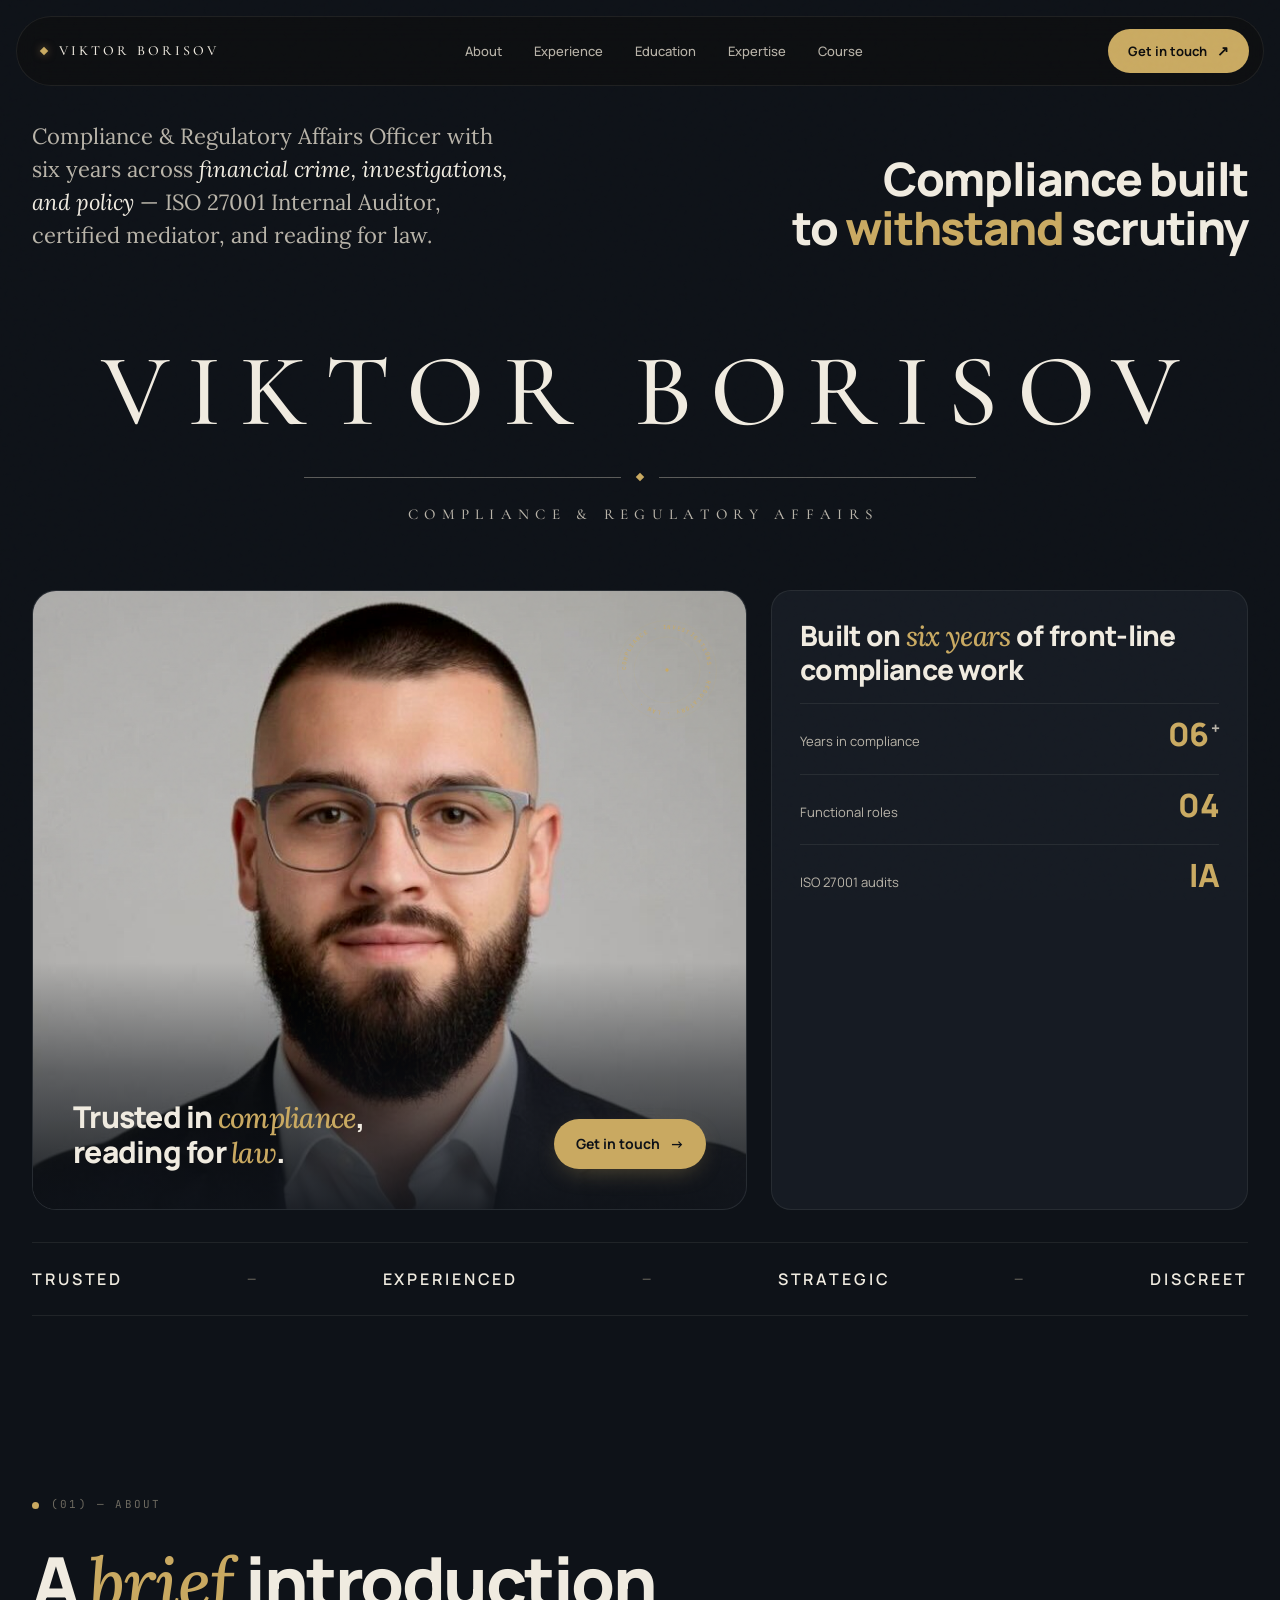
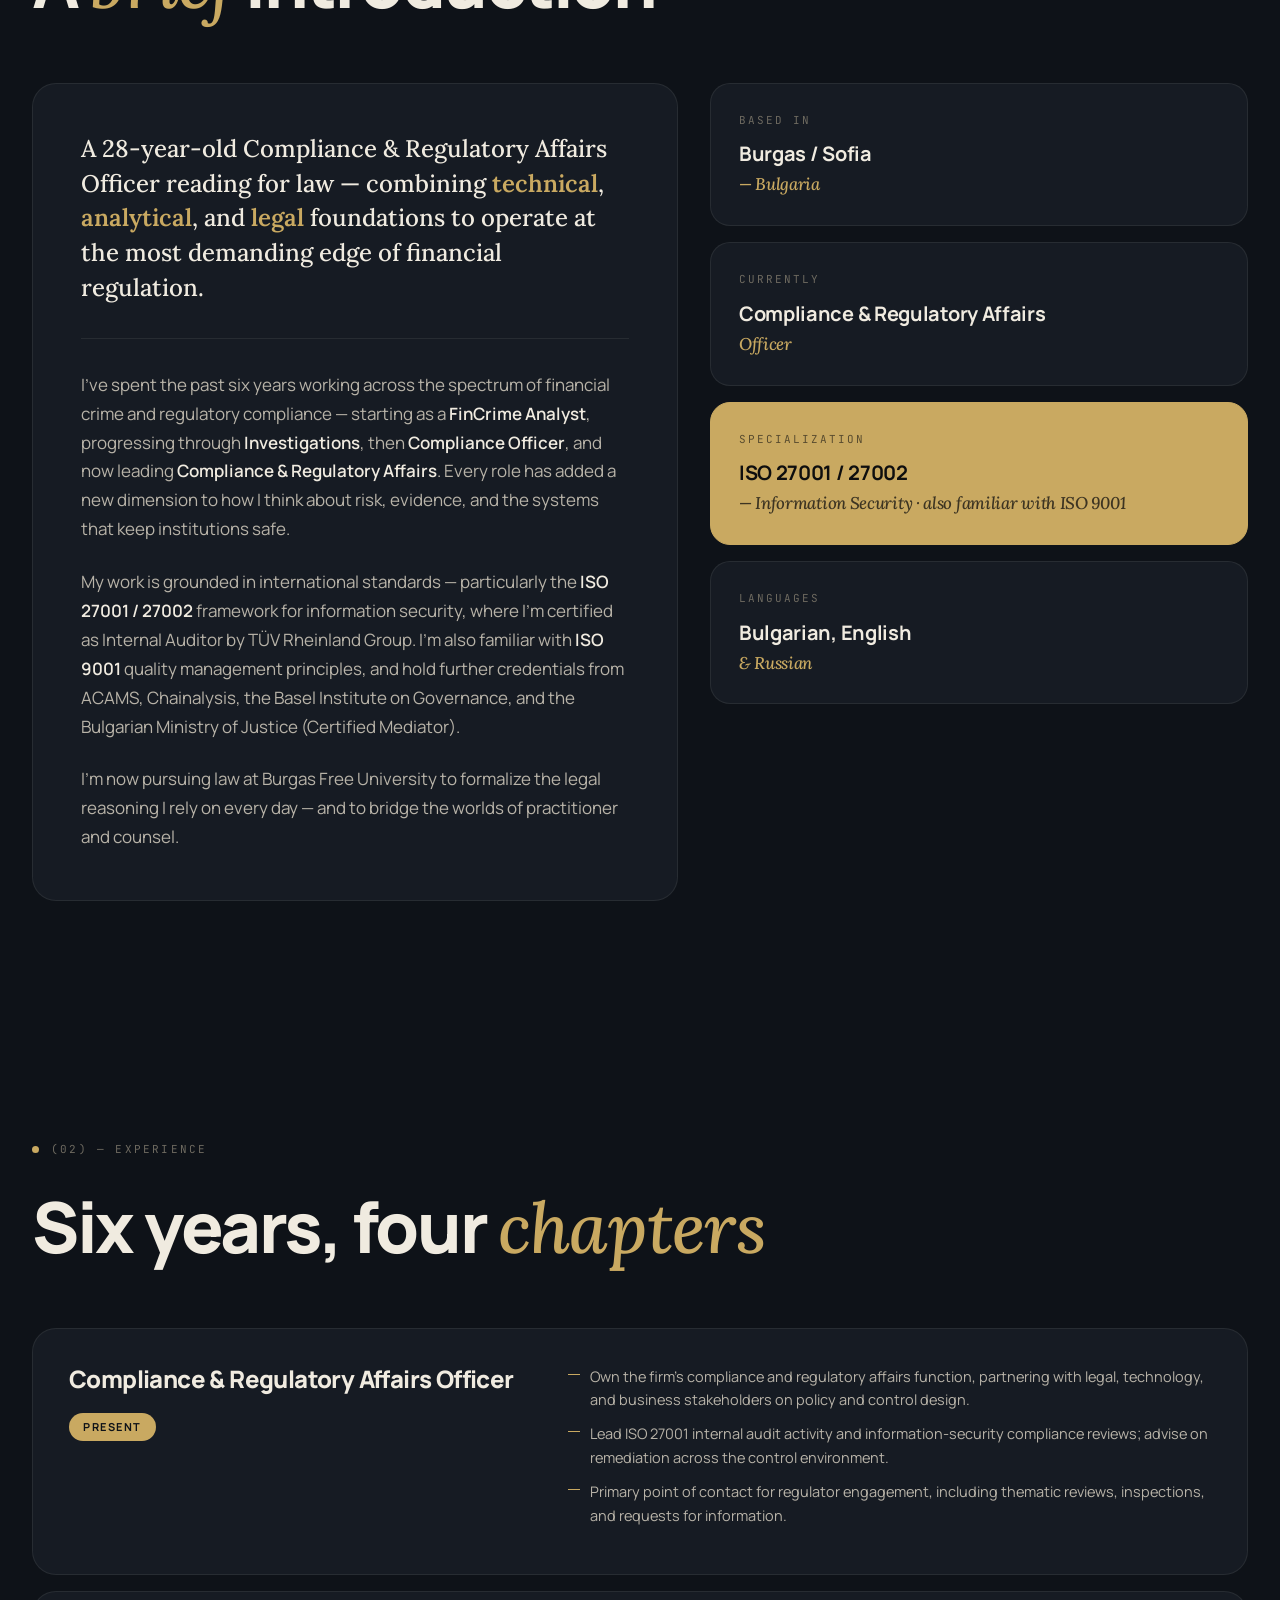
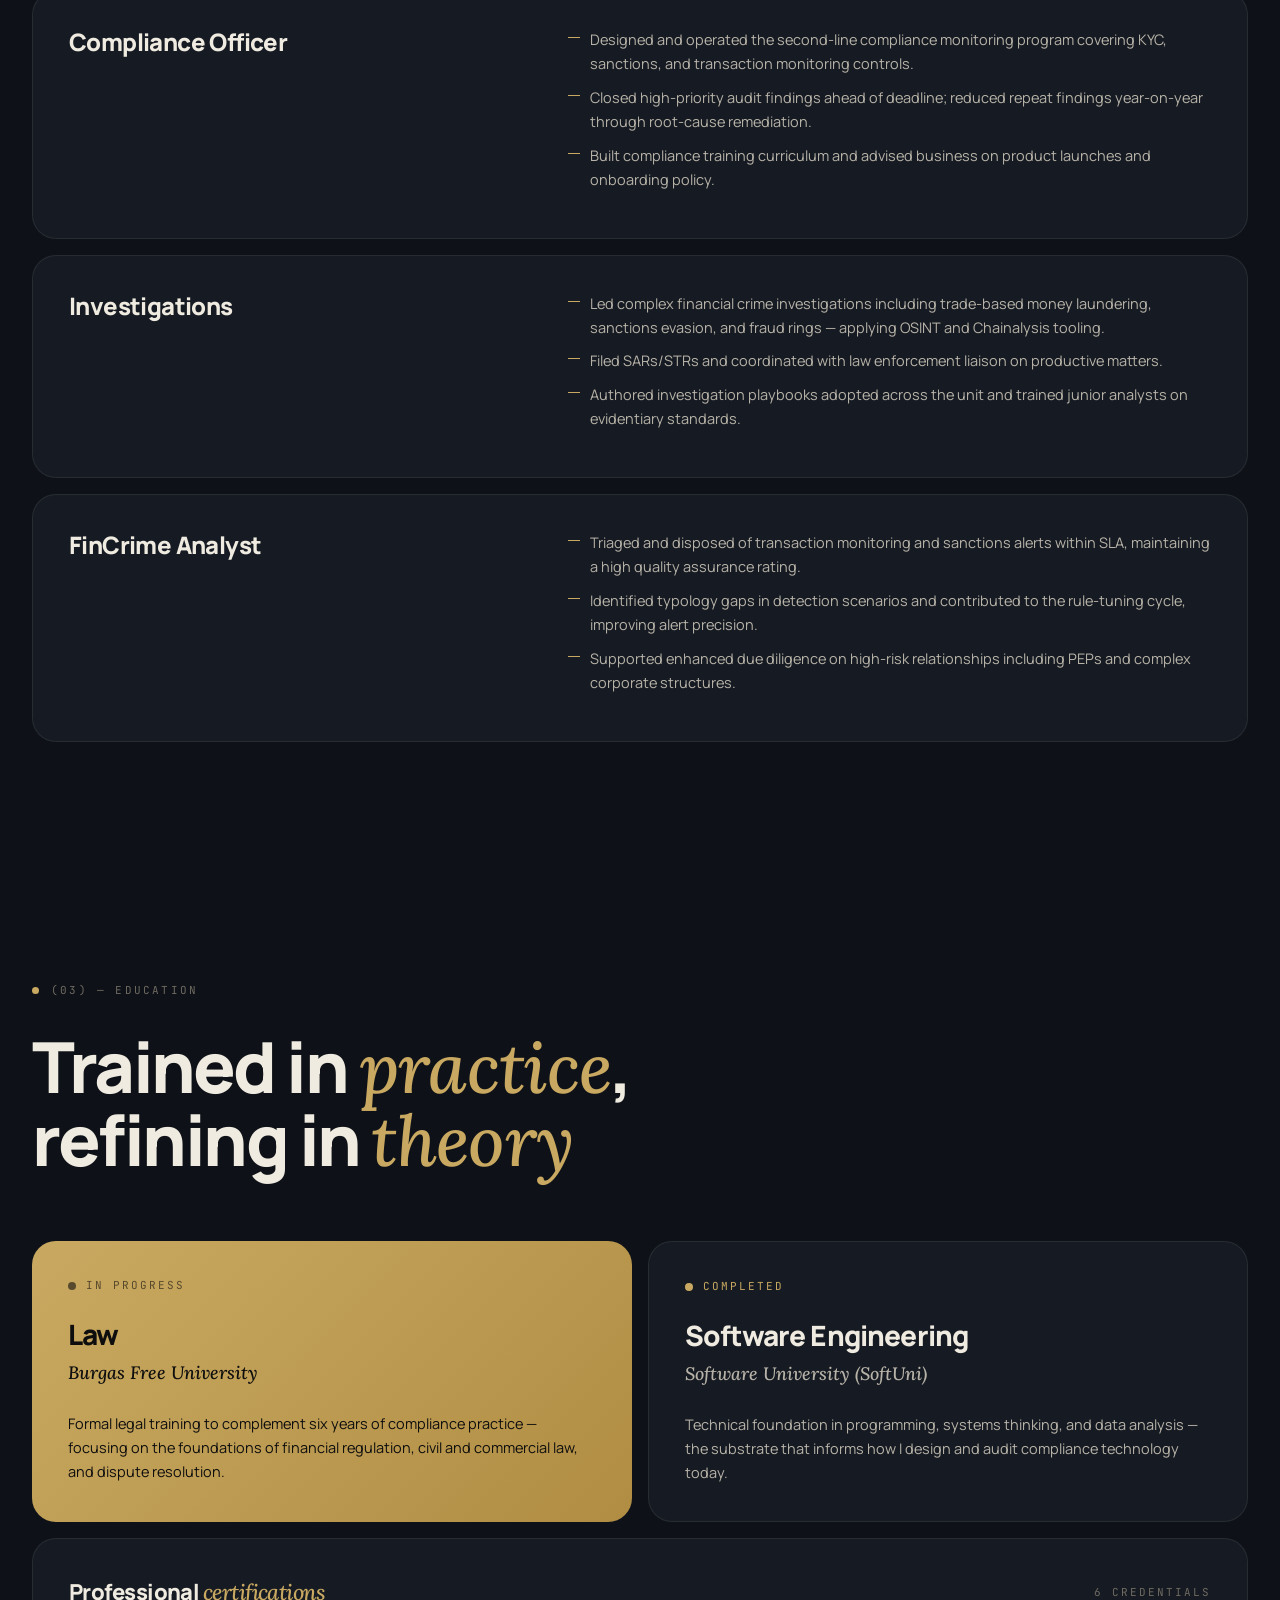
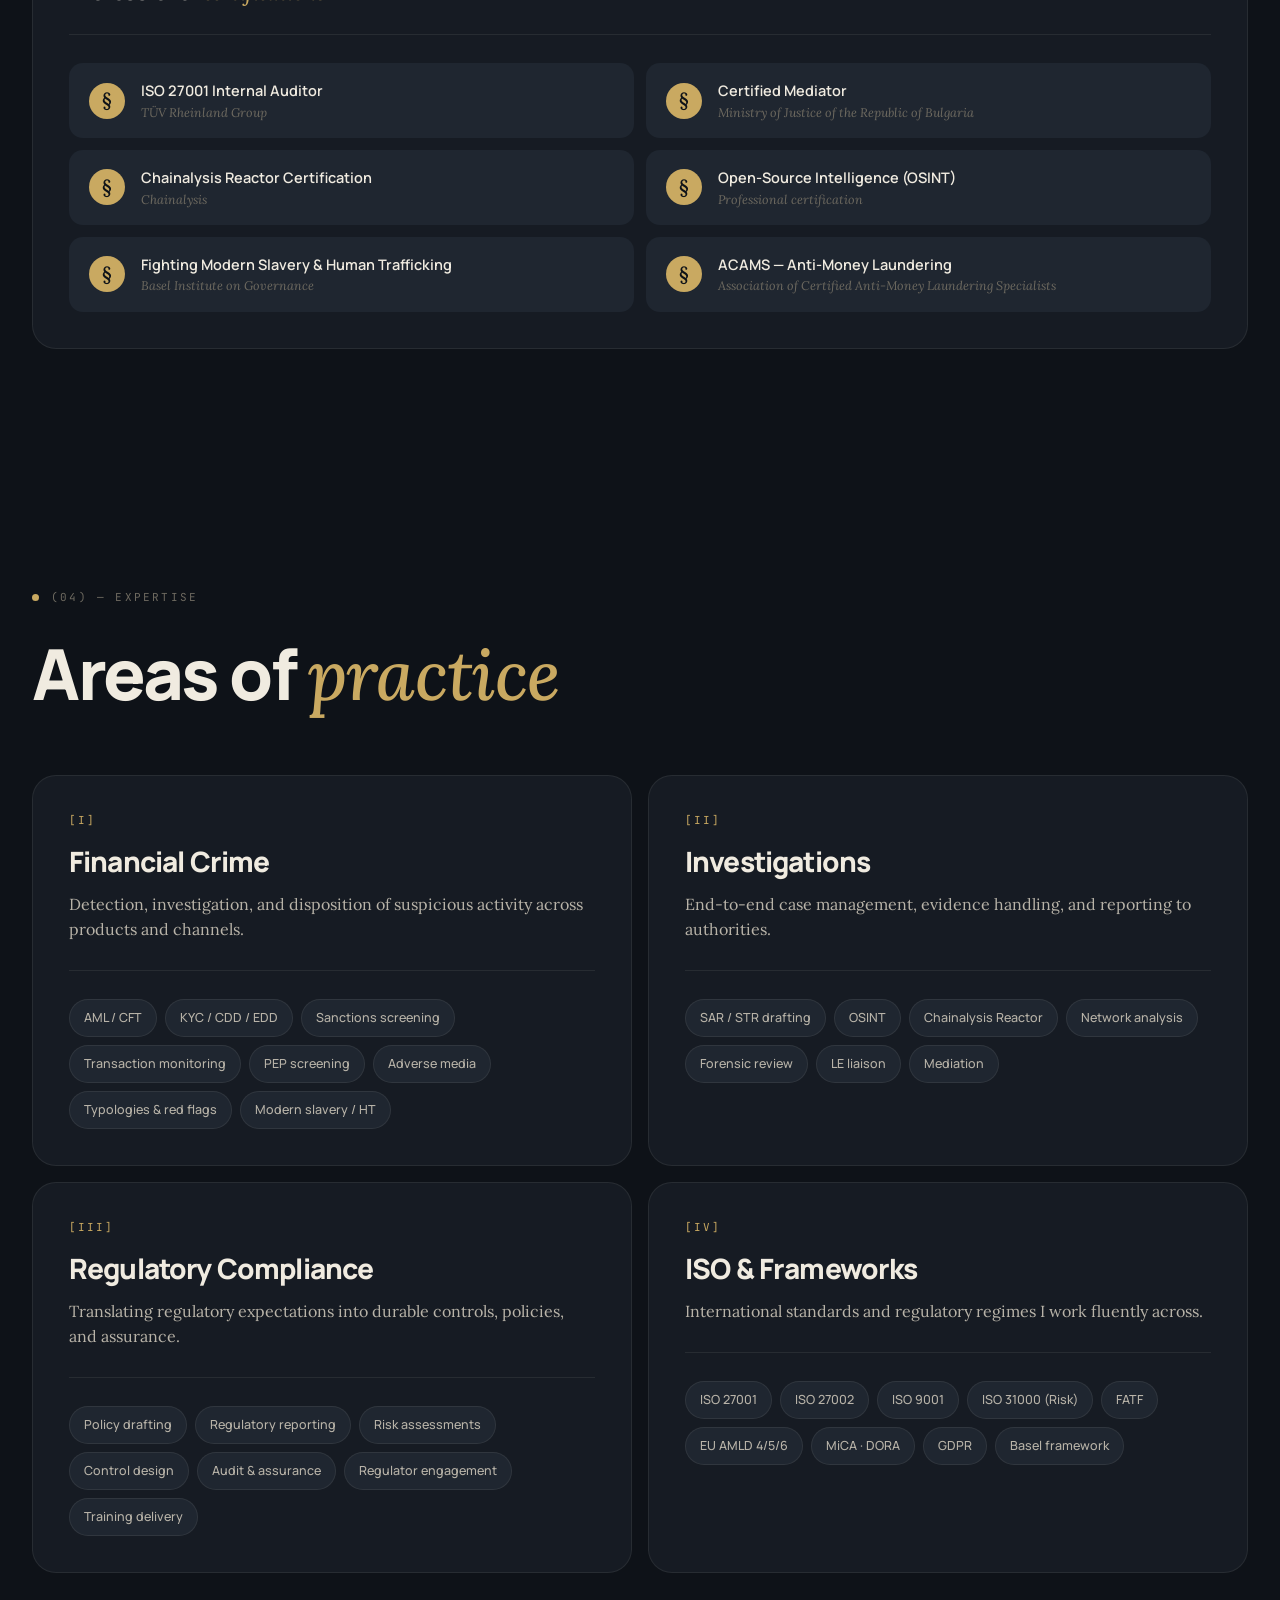
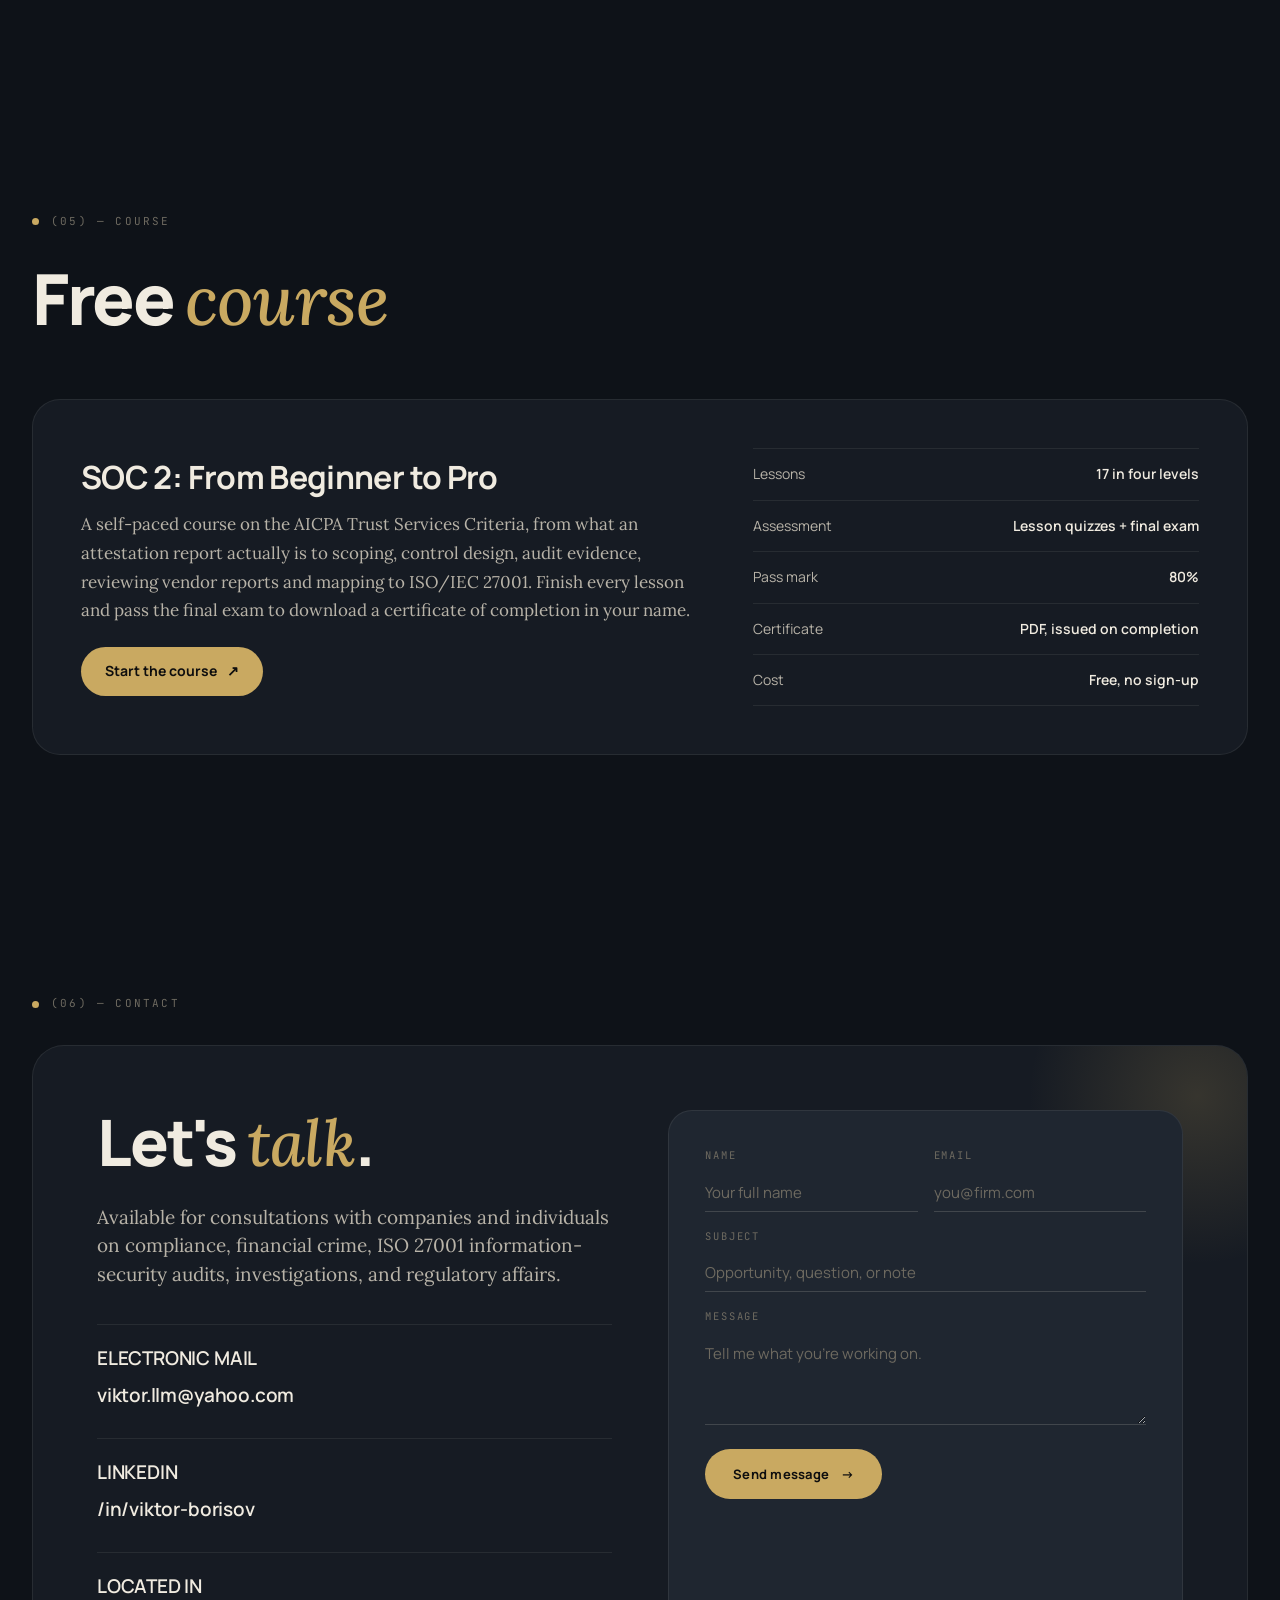
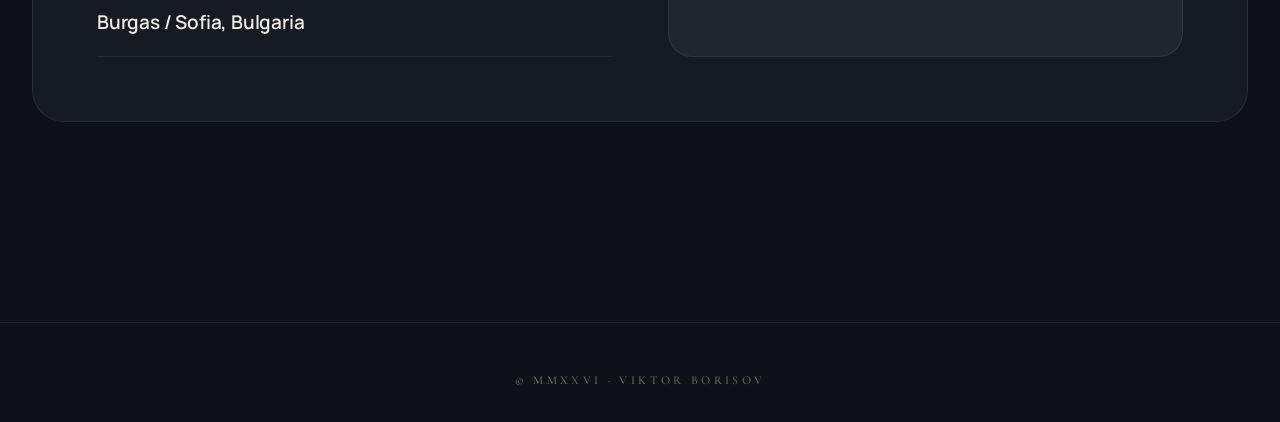
==== commit a16a3117: "Rename index (2).html to index.html" ====
--- a/index.html
+++ b/index.html
@@ -1308,6 +1308,25 @@
     .section-title { font-size: 28px; }
     .portrait-tagline { font-size: 20px; }
   }
+
+  /* ============ COURSE ============ */
+  .course-card {
+    display: grid; grid-template-columns: 1.4fr 1fr; gap: 48px; align-items: center;
+    background: var(--bg-card); border: 1px solid var(--line); border-radius: 28px; padding: 48px;
+  }
+  .course-card h3 { font-family: var(--display); font-size: 32px; font-weight: 700; line-height: 1.15; letter-spacing: -0.02em; margin-bottom: 14px; }
+  .course-card p { font-family: var(--serif); color: var(--ink-soft); font-size: 17px; line-height: 1.7; margin-bottom: 22px; }
+  .course-facts { list-style: none; display: grid; gap: 0; border-top: 1px solid var(--line); }
+  .course-facts li { display: flex; justify-content: space-between; gap: 16px; padding: 14px 0; border-bottom: 1px solid var(--line); font-size: 14px; color: var(--ink-soft); }
+  .course-facts li b { color: var(--ink); font-weight: 600; }
+  .course-cta {
+    display: inline-flex; align-items: center; gap: 10px; background: var(--lime); color: #0E0E0E; text-decoration: none;
+    padding: 13px 24px; border-radius: 100px; font-size: 14px; font-weight: 700; transition: background 0.25s;
+  }
+  .course-cta:hover { background: var(--ink); }
+  .course-cta::after { content: "↗"; font-size: 14px; transition: transform 0.25s; }
+  .course-cta:hover::after { transform: translate(2px, -2px); }
+  @media (max-width: 860px) { .course-card { grid-template-columns: 1fr; gap: 28px; padding: 28px; border-radius: 20px; } .course-card h3 { font-size: 26px; } }
 </style>
 </head>
 <body>
@@ -1323,6 +1342,7 @@
     <li><a href="#experience">Experience</a></li>
     <li><a href="#education">Education</a></li>
     <li><a href="#expertise">Expertise</a></li>
+    <li><a href="#course">Course</a></li>
   </ul>
   <a href="#contact" class="nav-cta">Get in touch</a>
 </nav>
@@ -1701,12 +1721,40 @@
   </div>
 </section>
 
+<!-- ============ COURSE ============ -->
+<section id="course">
+  <div class="container">
+    <div class="section-meta">
+      <span class="dot"></span>
+      <span>(05) — Course</span>
+    </div>
+    <h2 class="section-title">
+      Free <em>course</em>
+    </h2>
+
+    <div class="course-card reveal">
+      <div>
+        <h3>SOC 2: From Beginner to Pro</h3>
+        <p>A self-paced course on the AICPA Trust Services Criteria, from what an attestation report actually is to scoping, control design, audit evidence, reviewing vendor reports and mapping to ISO/IEC 27001. Finish every lesson and pass the final exam to download a certificate of completion in your name.</p>
+        <a href="soc2-course/" class="course-cta">Start the course</a>
+      </div>
+      <ul class="course-facts">
+        <li><span>Lessons</span><b>17 in four levels</b></li>
+        <li><span>Assessment</span><b>Lesson quizzes + final exam</b></li>
+        <li><span>Pass mark</span><b>80%</b></li>
+        <li><span>Certificate</span><b>PDF, issued on completion</b></li>
+        <li><span>Cost</span><b>Free, no sign-up</b></li>
+      </ul>
+    </div>
+  </div>
+</section>
+
 <!-- ============ CONTACT ============ -->
 <section id="contact">
   <div class="container">
     <div class="section-meta">
       <span class="dot"></span>
-      <span>(05) — Contact</span>
+      <span>(06) — Contact</span>
     </div>
 
     <div class="contact-card reveal">
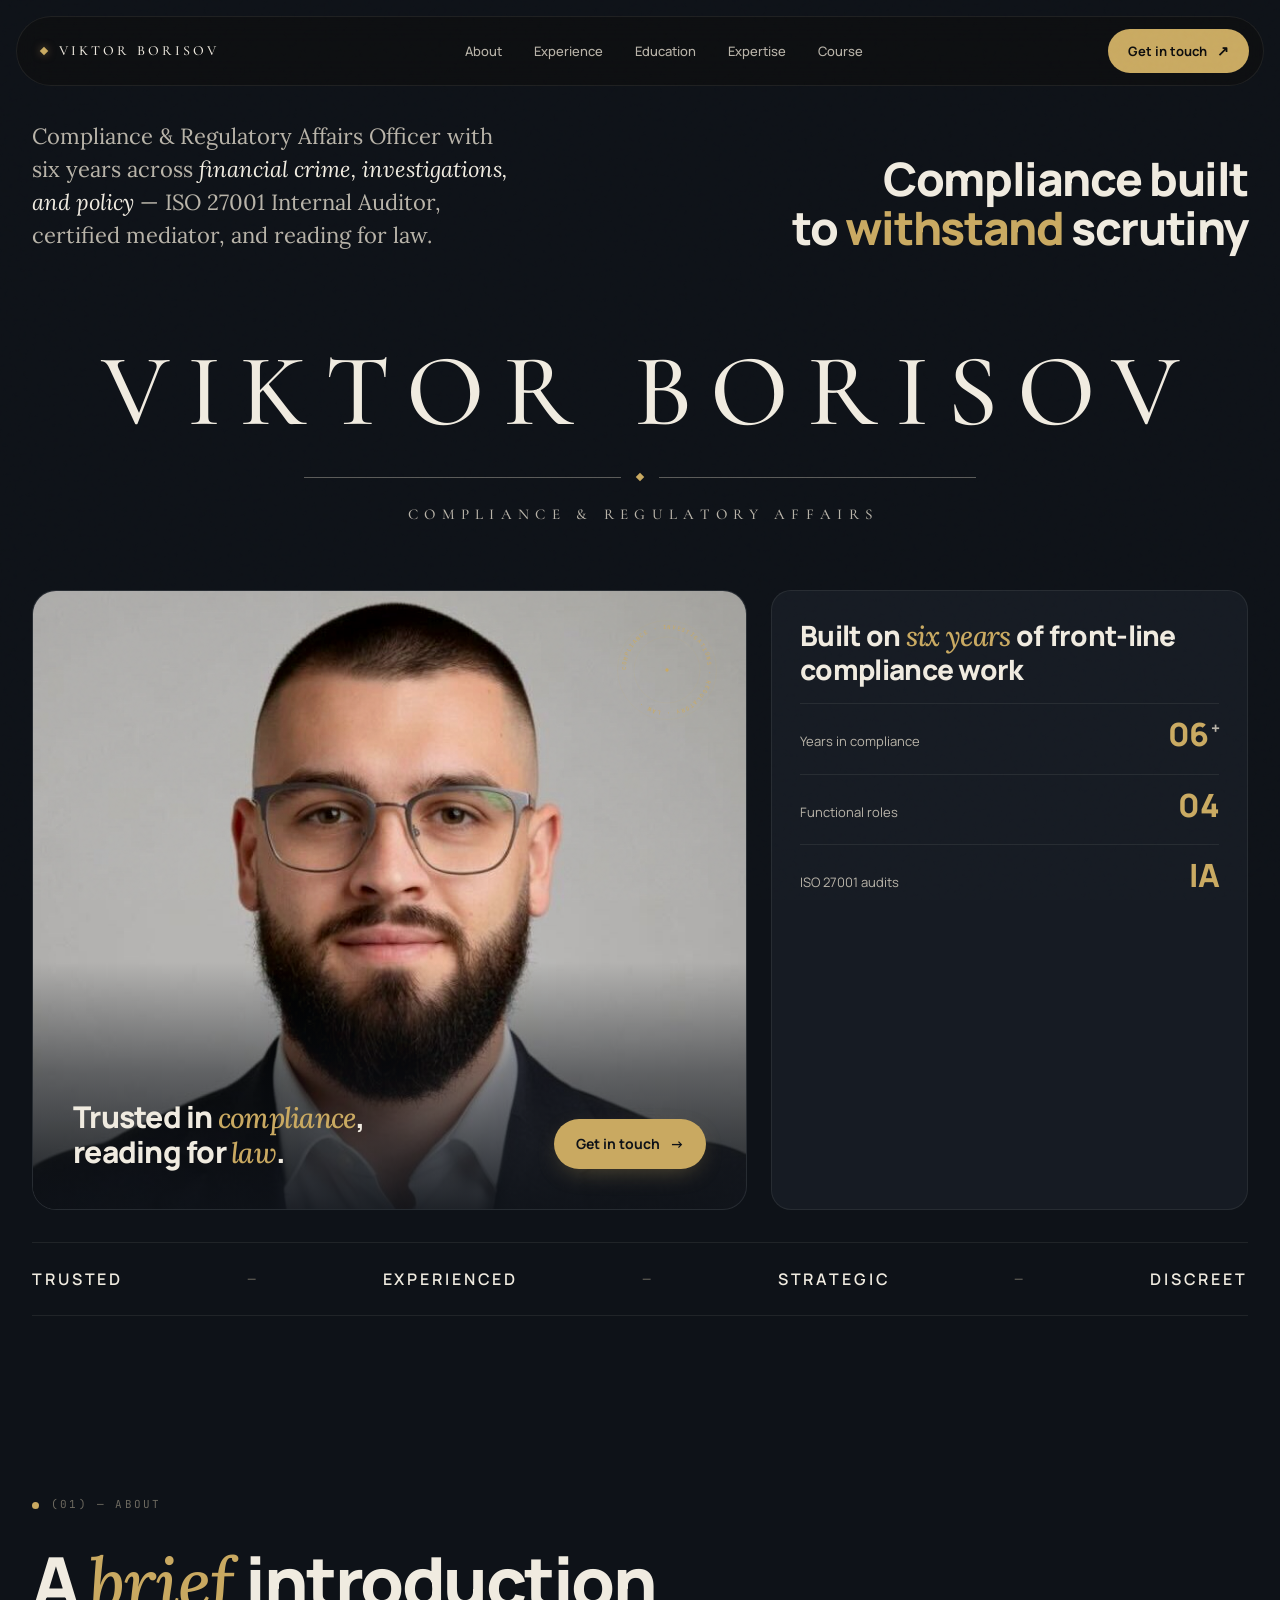
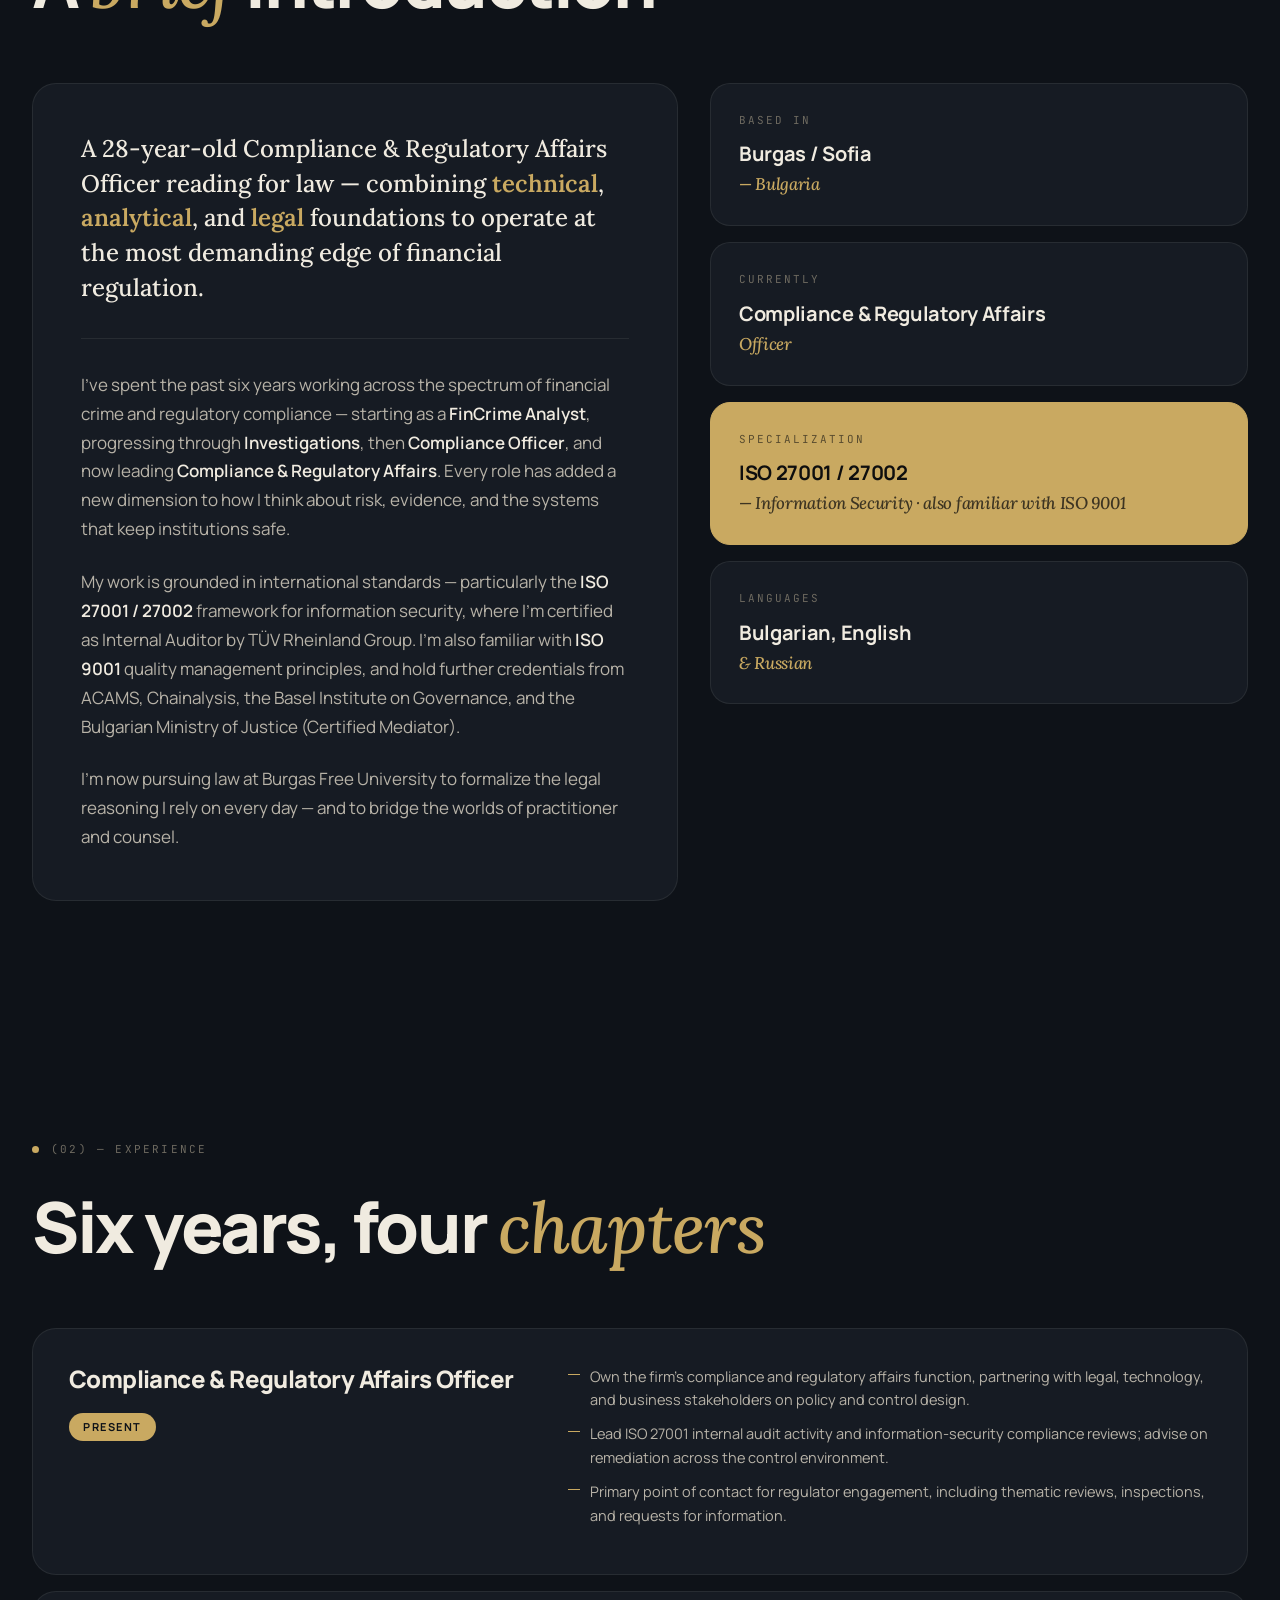
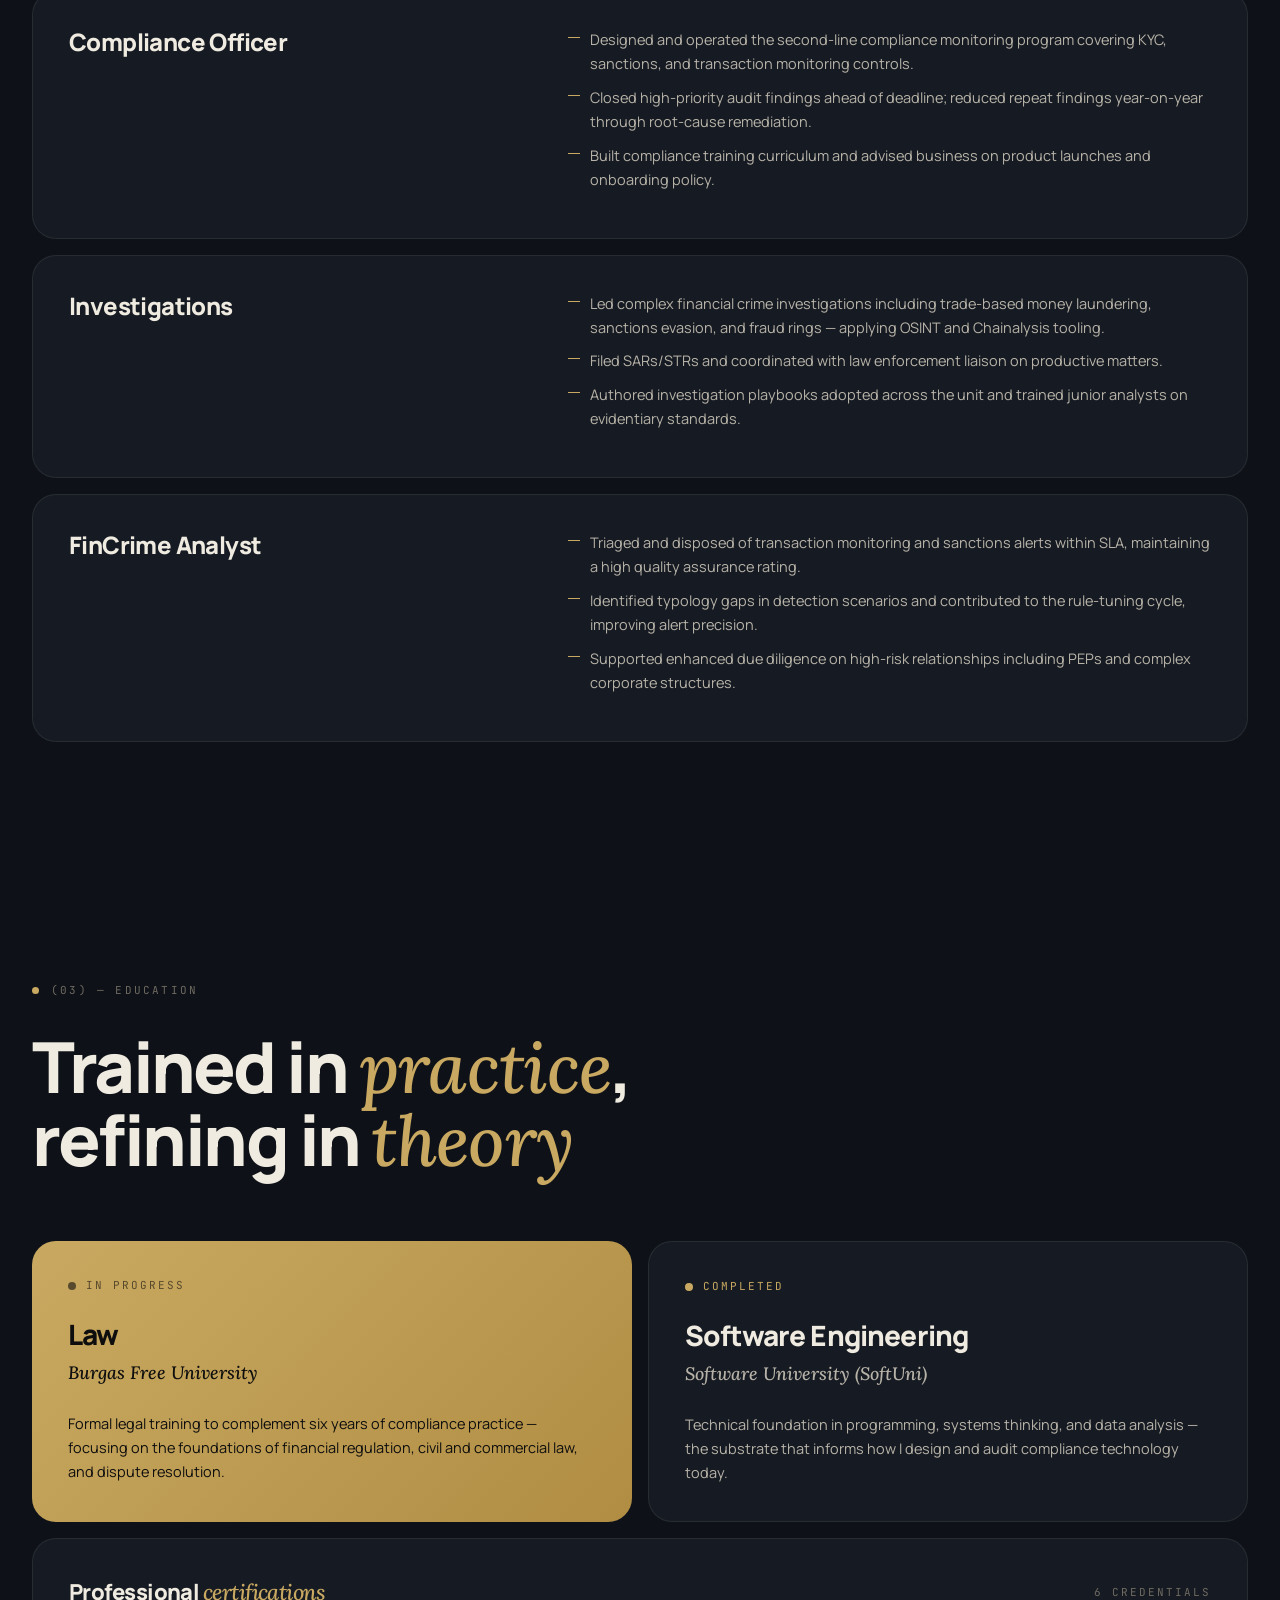
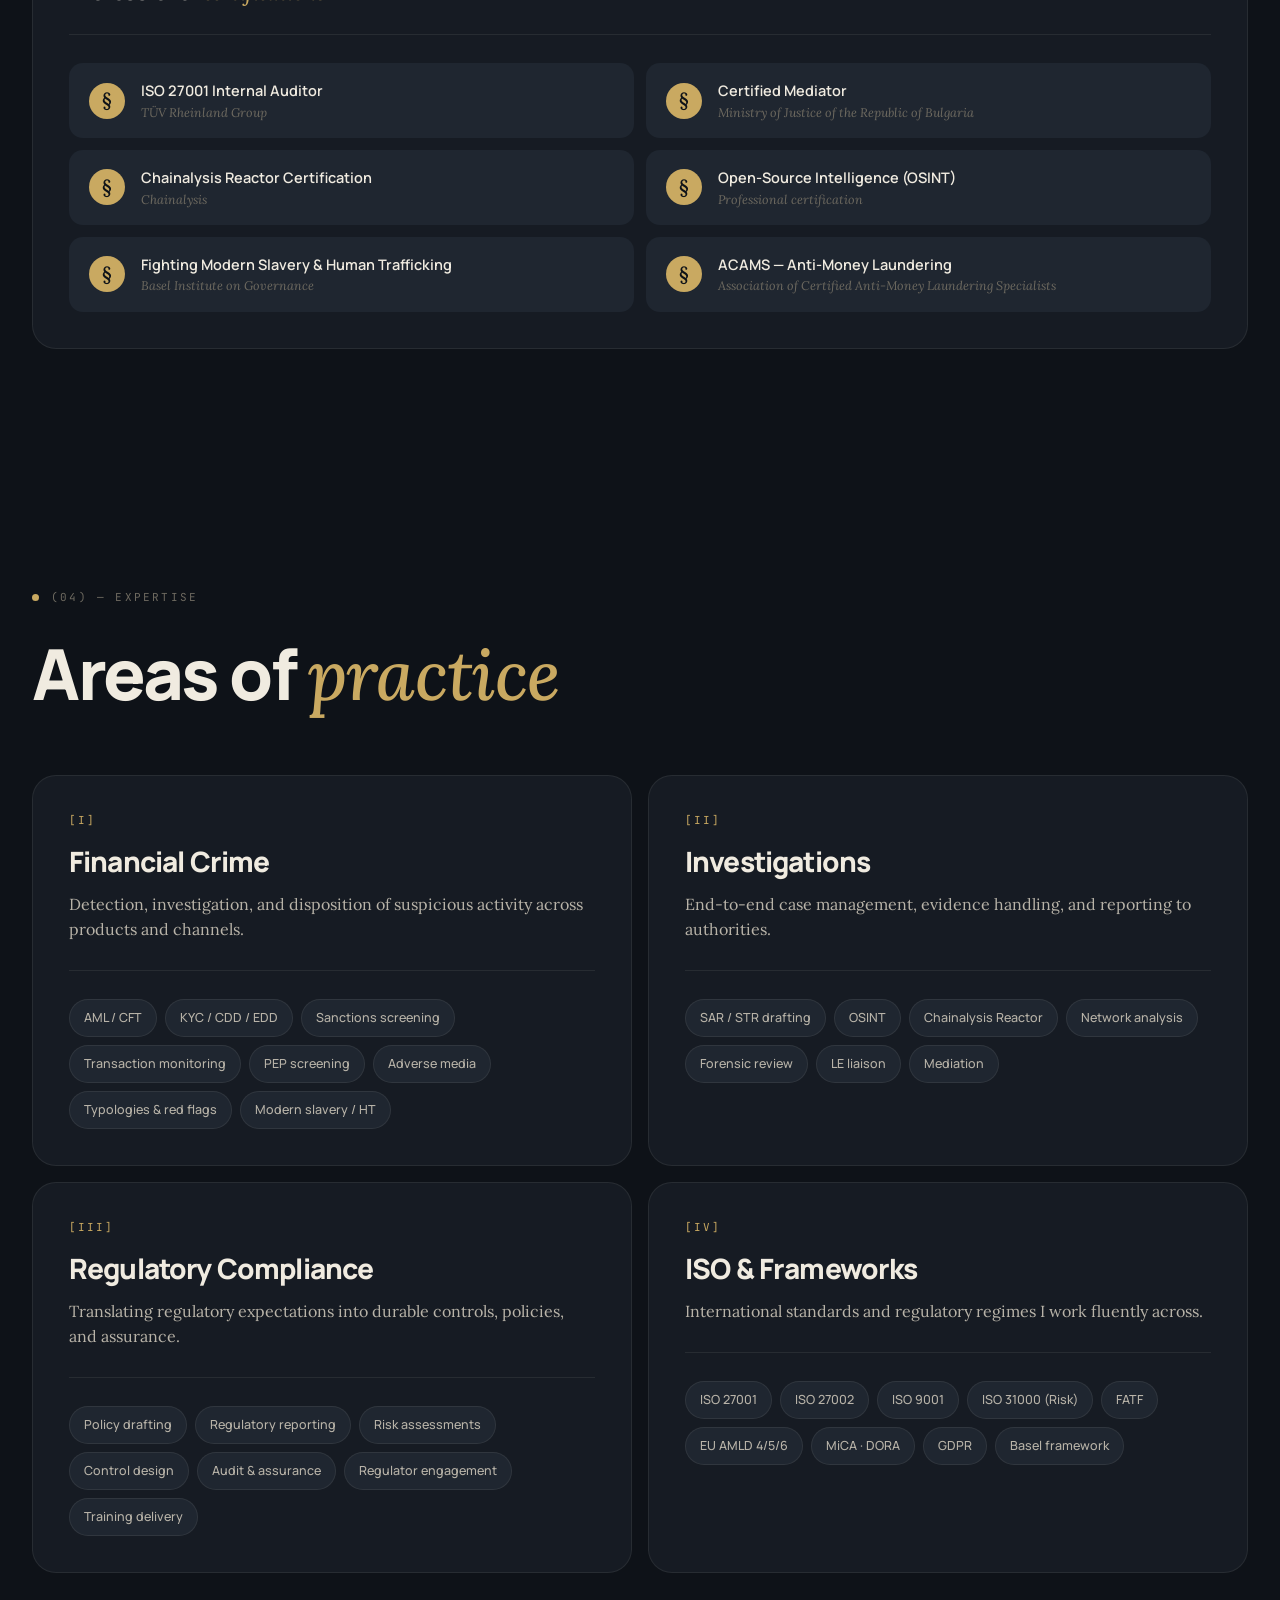
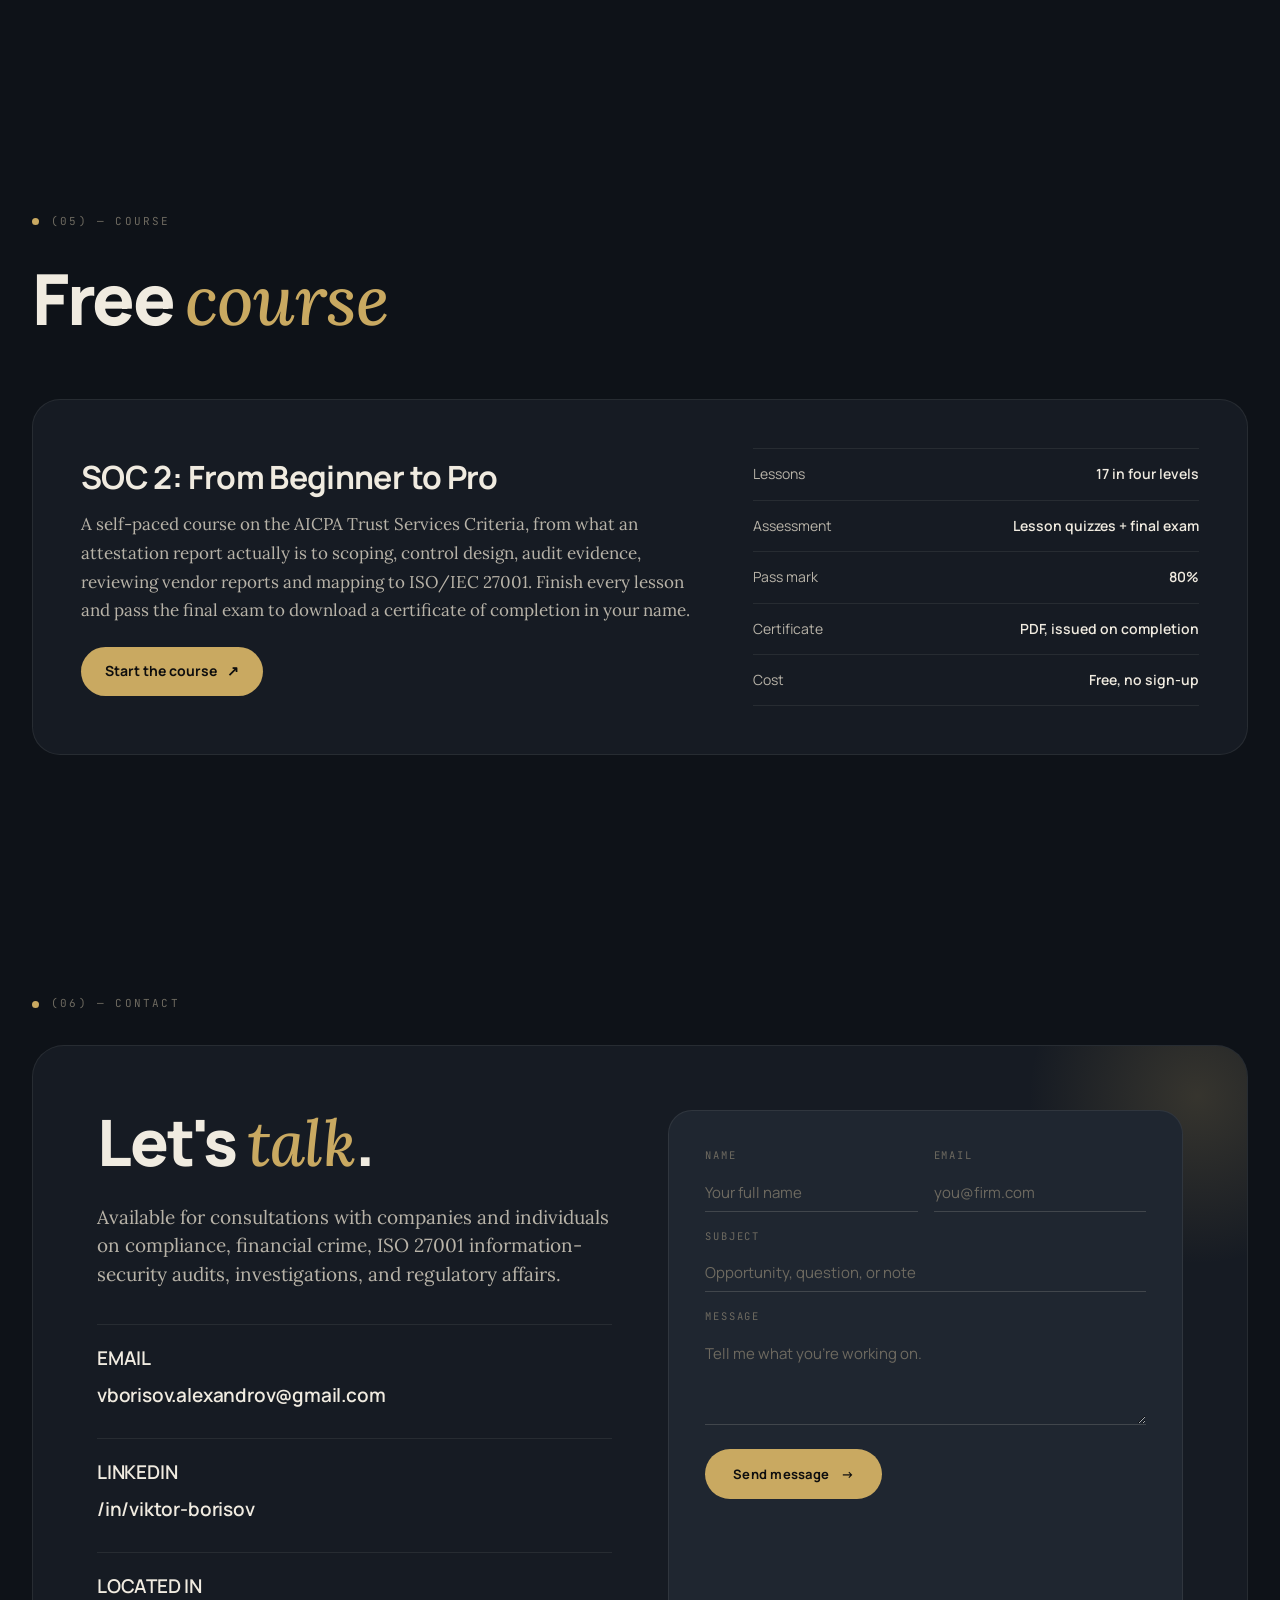
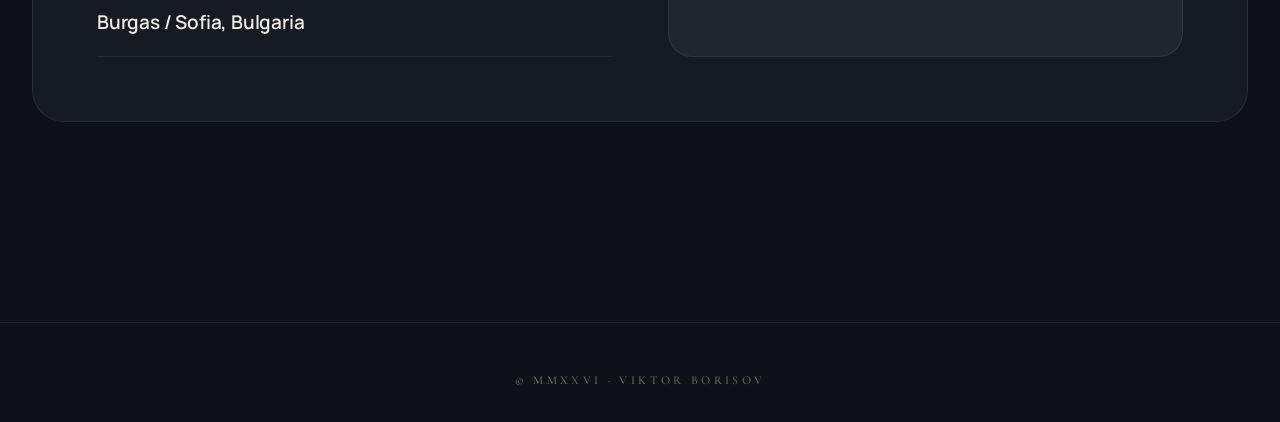
==== commit b0a6fe72: "Update index.html" ====
--- a/index.html
+++ b/index.html
@@ -1767,8 +1767,8 @@
 
           <div class="contact-methods">
             <div class="contact-method">
-              <span class="contact-method-label">Electronic mail</span>
-              <a href="mailto:viktor.llm@yahoo.com">viktor.llm@yahoo.com</a>
+              <span class="contact-method-label">Email</span>
+              <a href="mailto:viktor.llm@yahoo.com">vborisov.alexandrov@gmail.com</a>
             </div>
             <div class="contact-method">
               <span class="contact-method-label">LinkedIn</span>
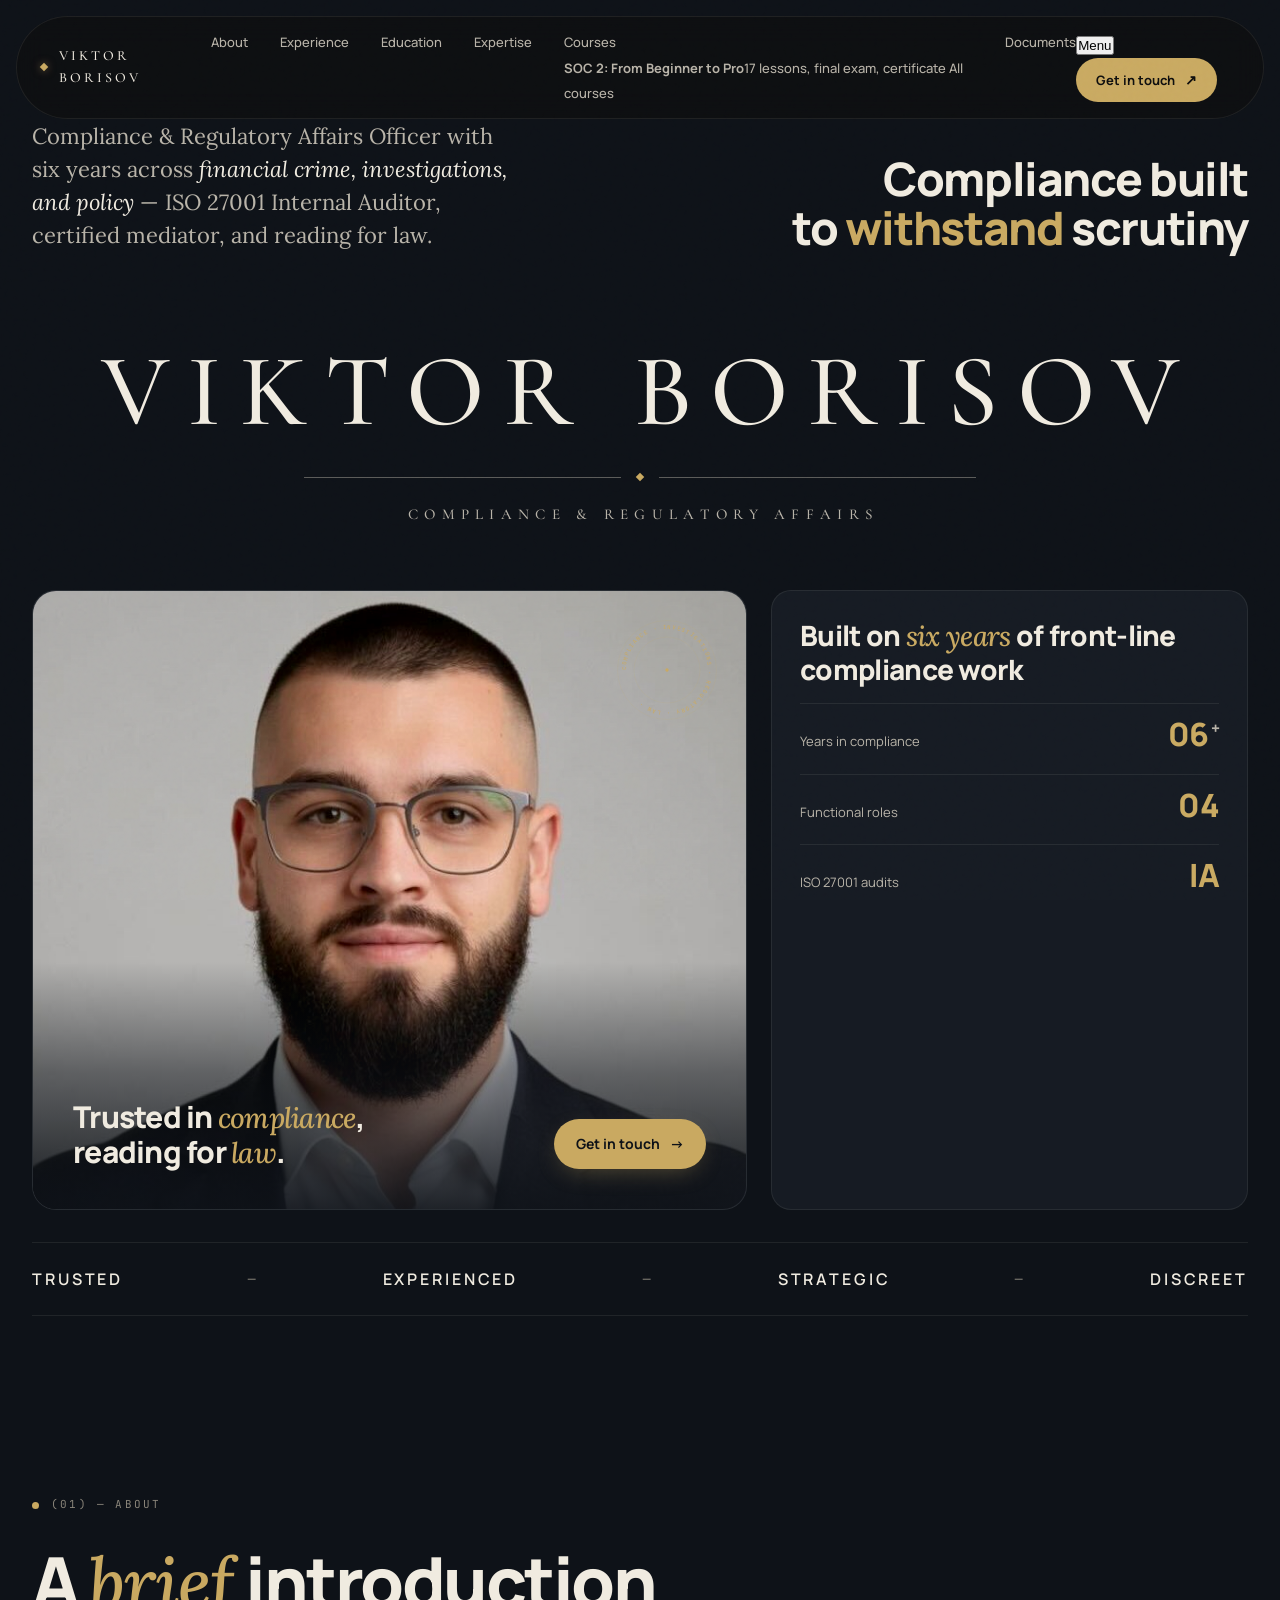
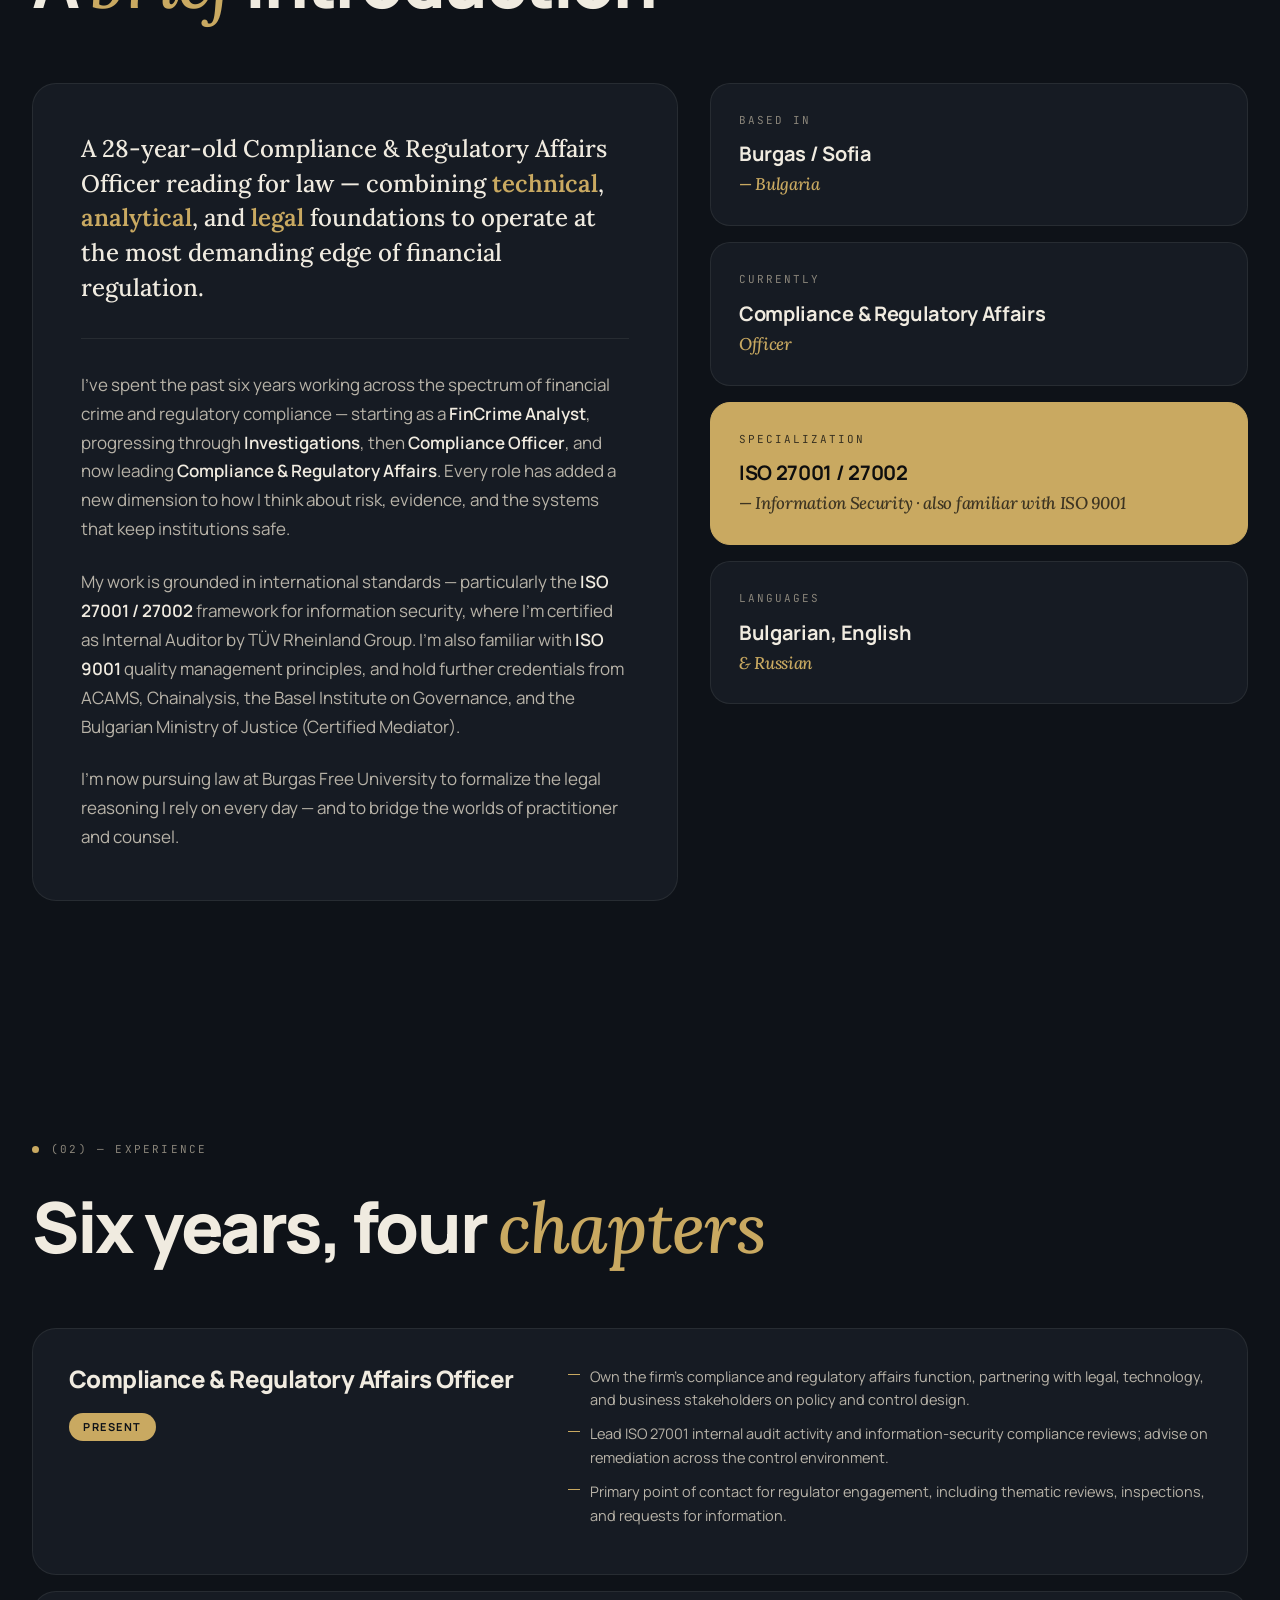
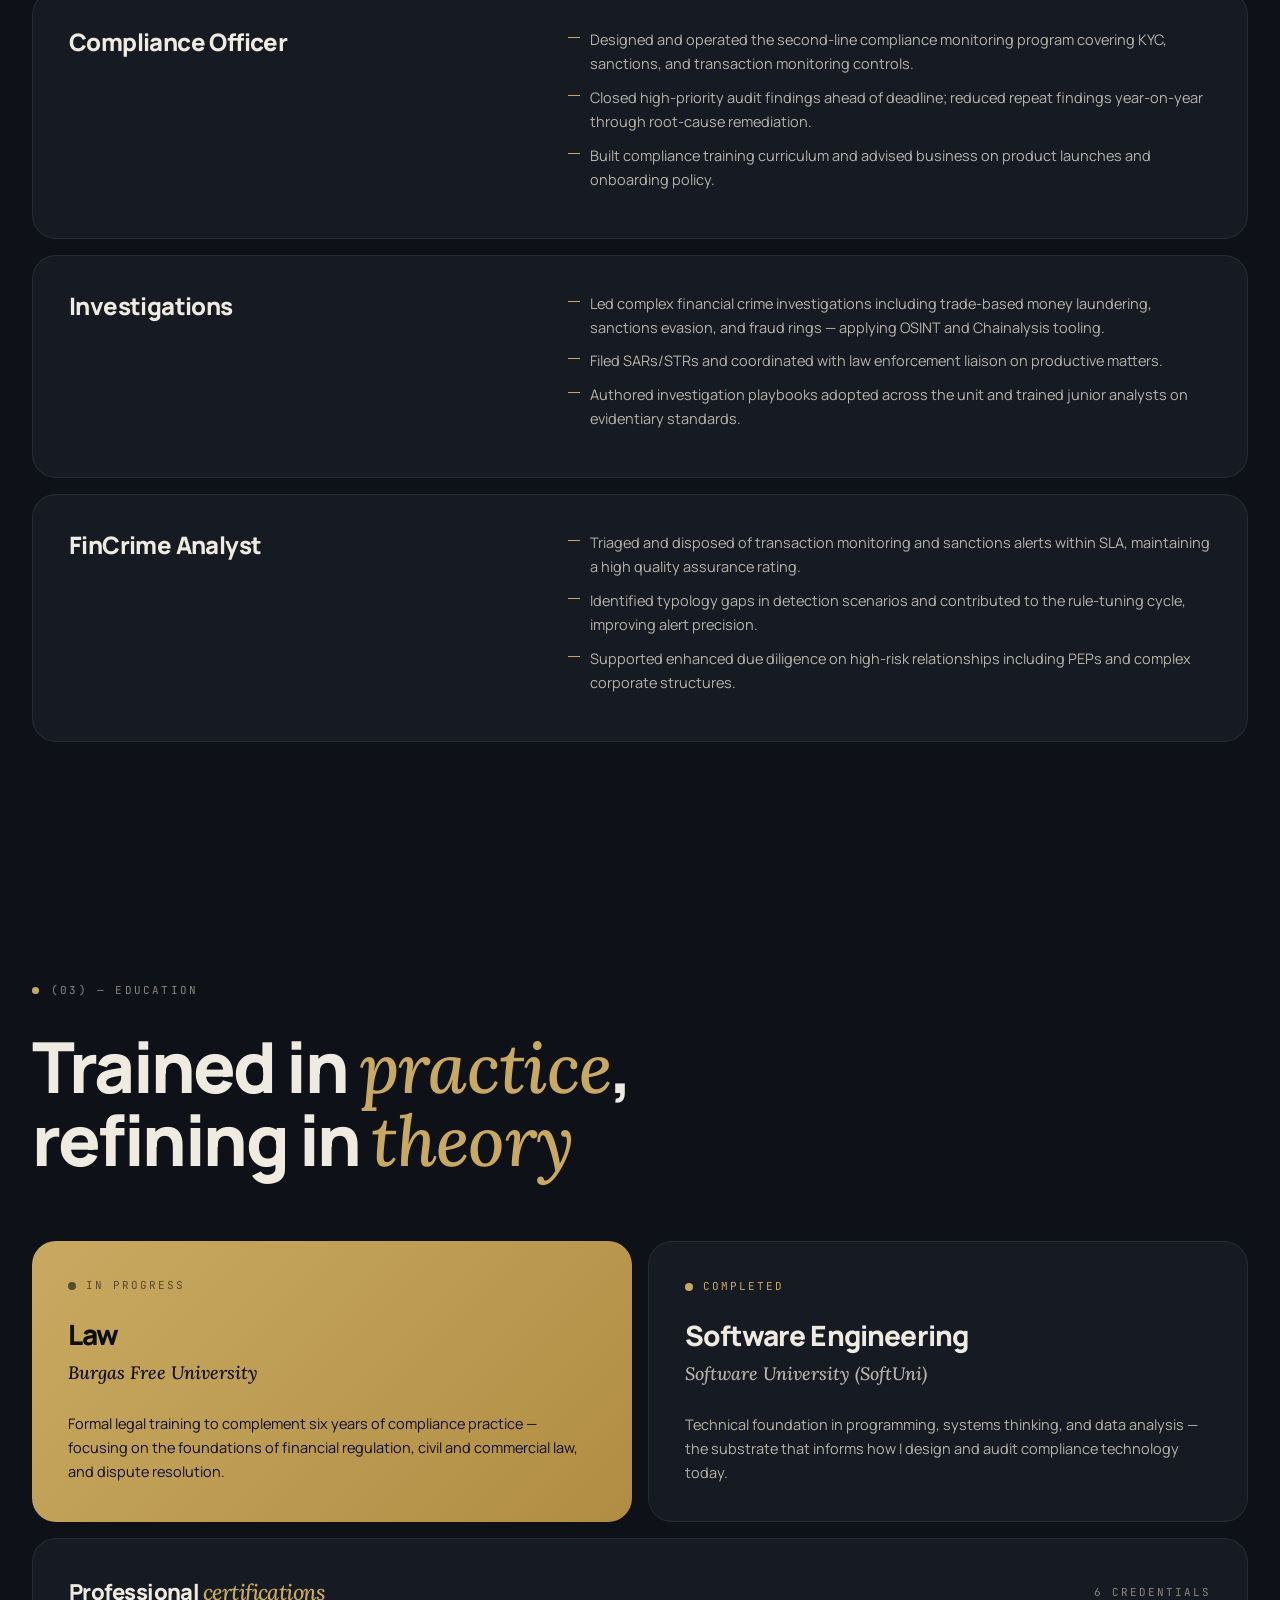
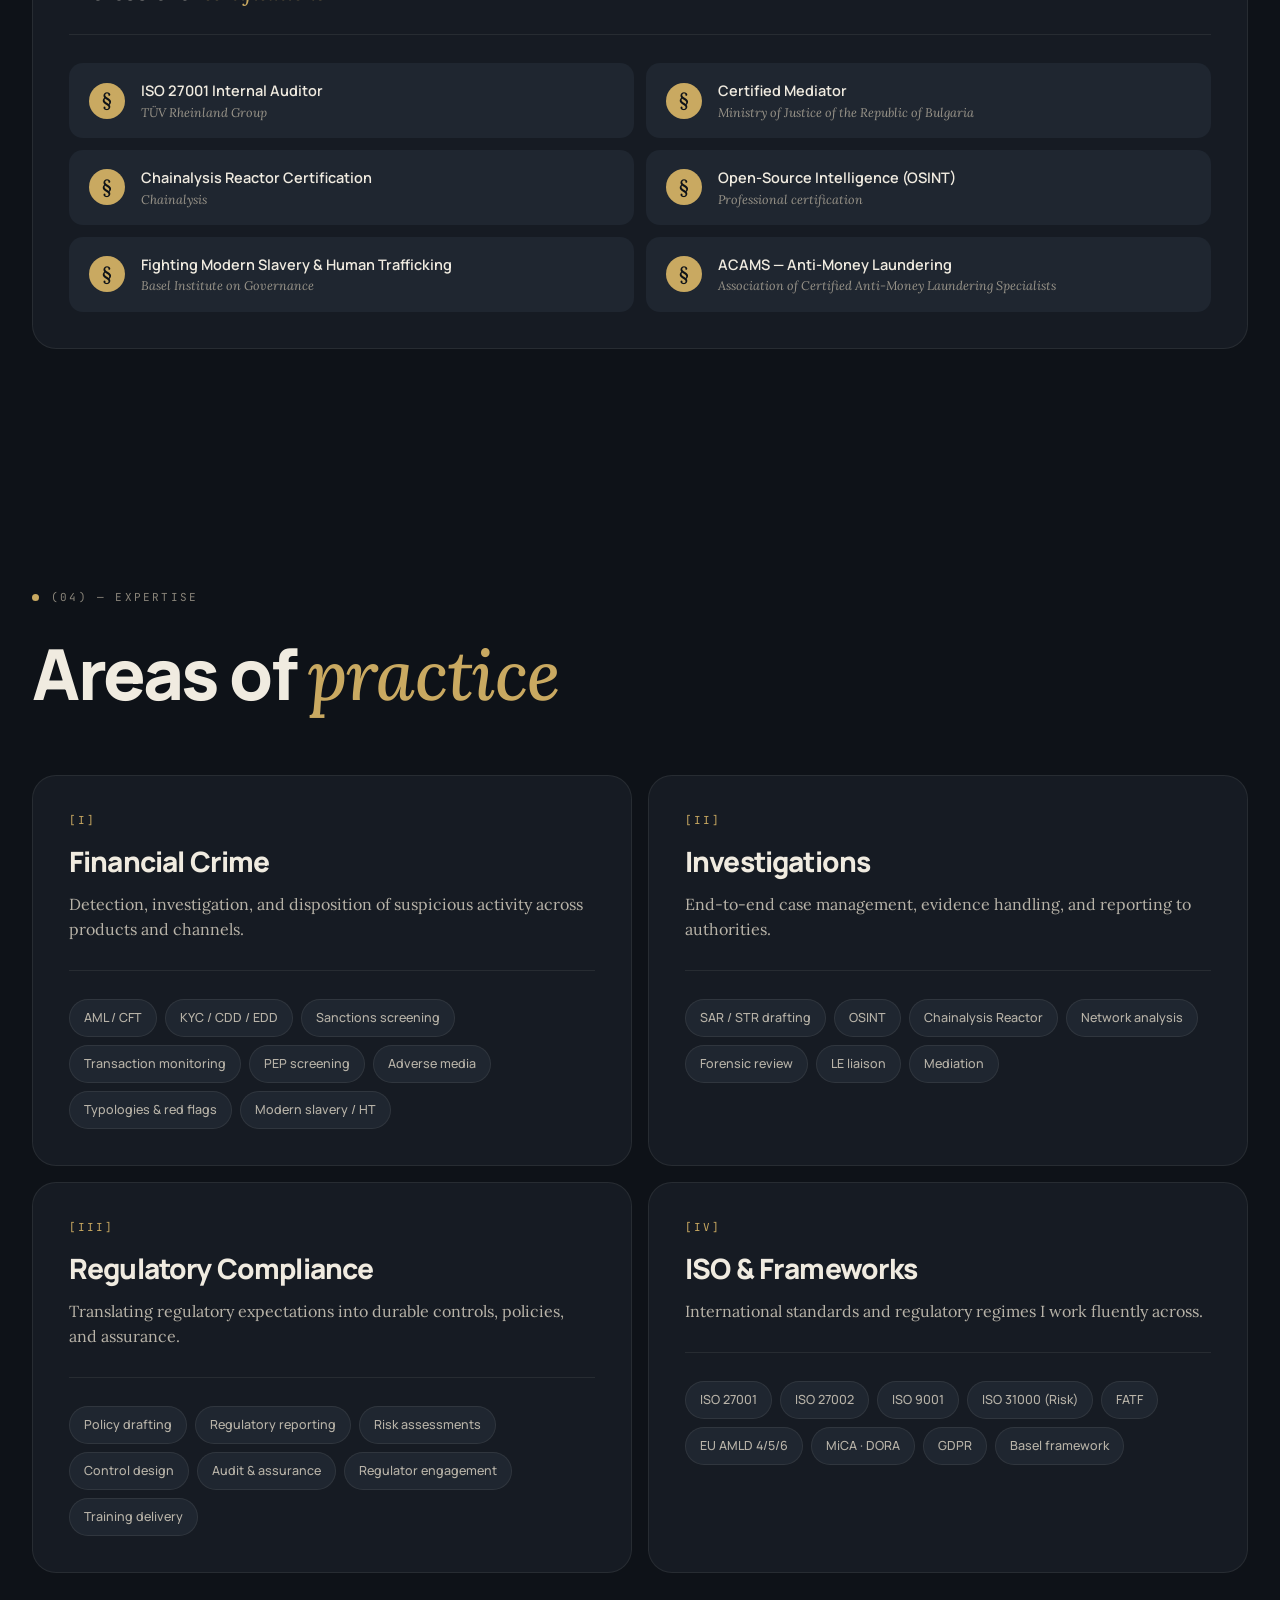
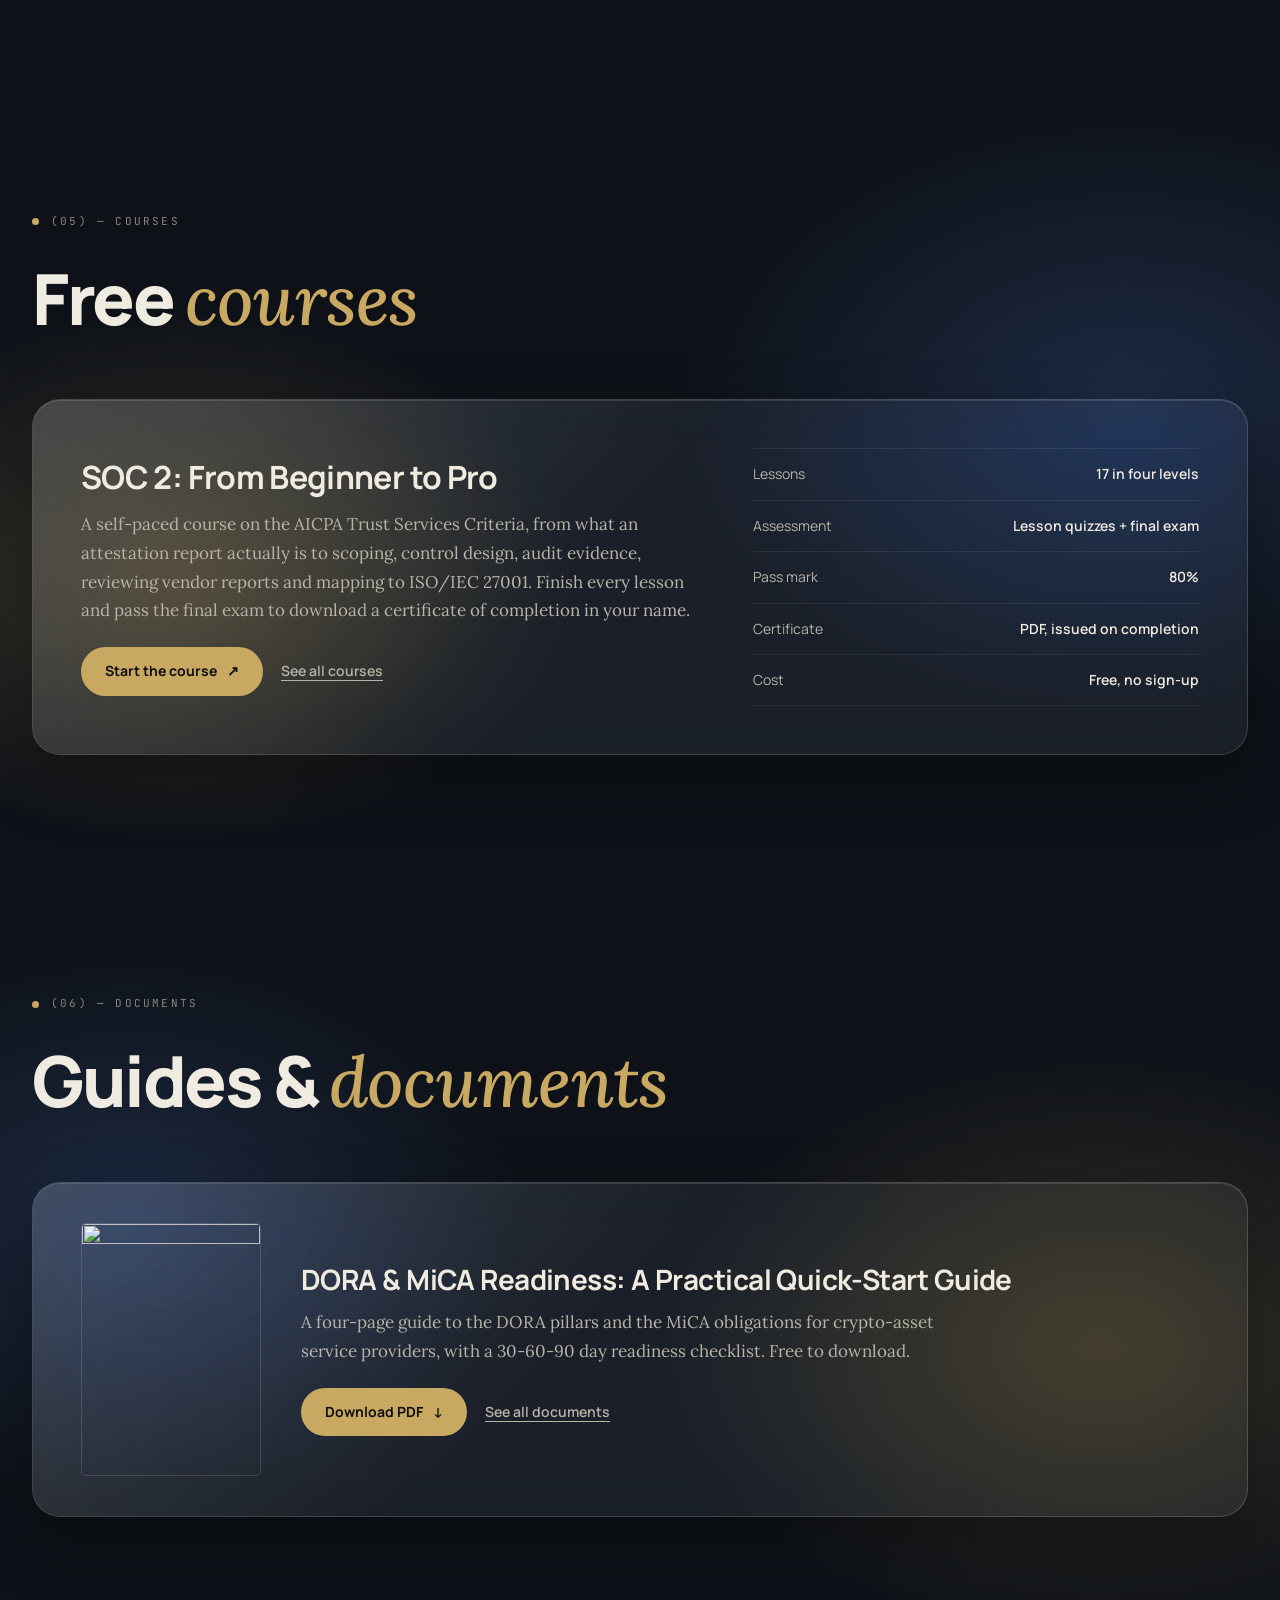
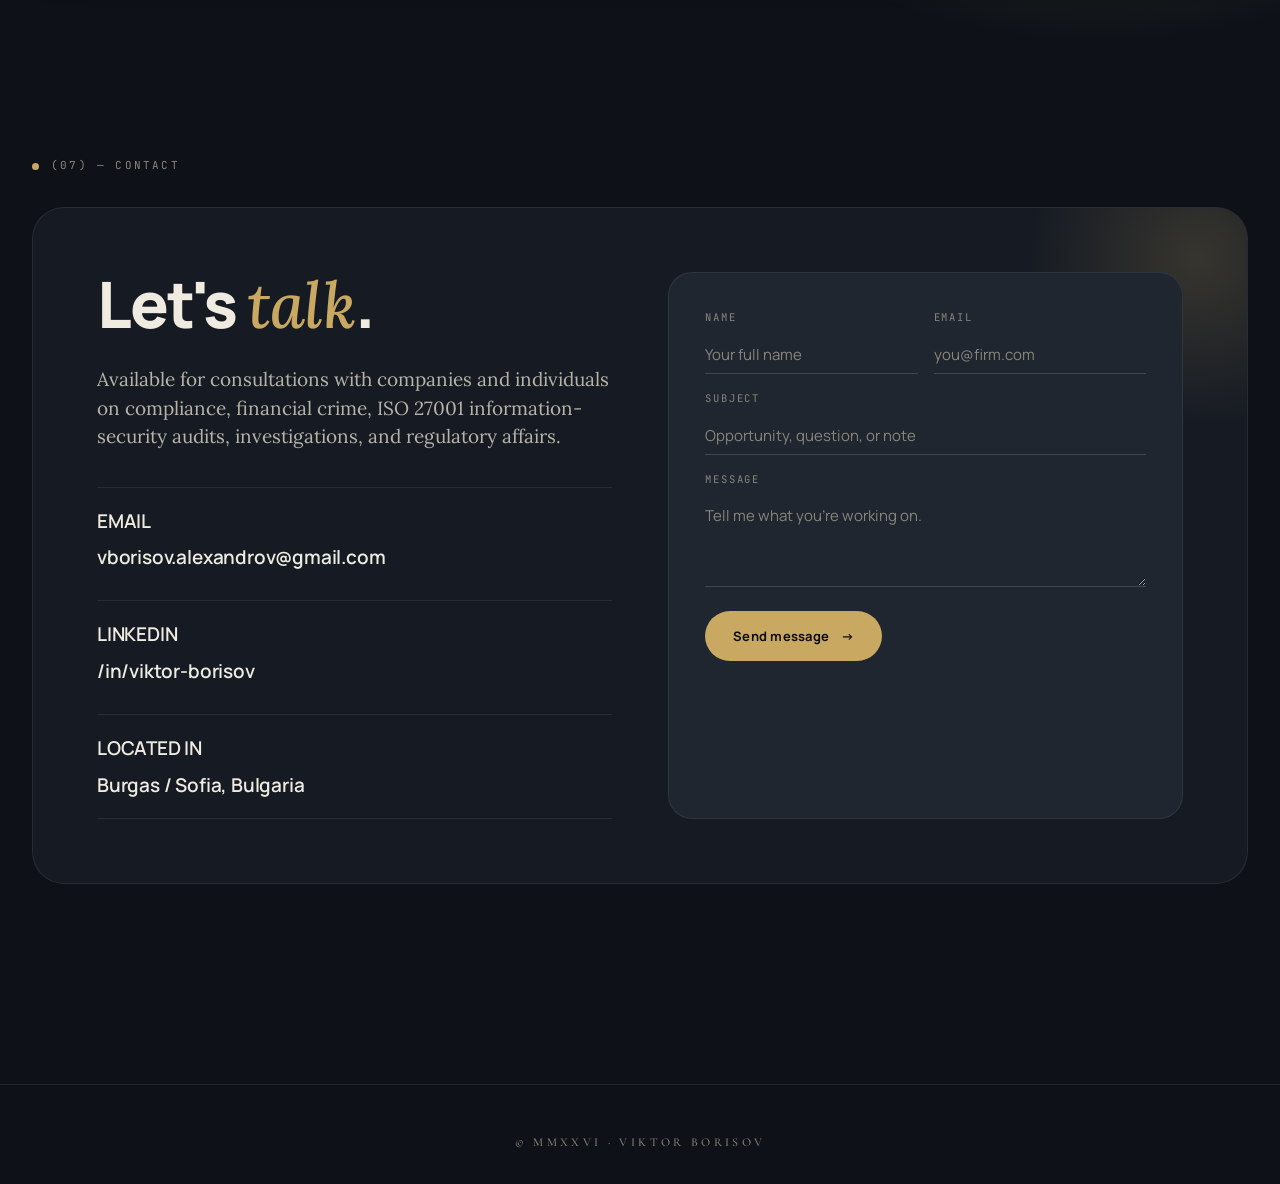
==== commit 502d5b2f: "Add files via upload" ====
--- a/index.html
+++ b/index.html
@@ -17,7 +17,7 @@
     --bg-soft: #262D38;
     --ink: #F0EBE0;
     --ink-soft: #B8B3A8;
-    --ink-faint: #6E6A60;
+    --ink-faint: #8A857A;
     --lime: #C9A961;           /* champagne gold (var name kept for simplicity) */
     --lime-deep: #B08D43;      /* deeper antique gold */
     --line: rgba(240, 235, 224, 0.08);
@@ -604,7 +604,7 @@
     border-color: var(--lime);
   }
 
-  .meta-card.accent .meta-card-label { color: rgba(14, 14, 14, 0.6); }
+  .meta-card.accent .meta-card-label { color: rgba(14, 14, 14, 0.78); }
   .meta-card.accent .meta-card-value { color: #0E0E0E; }
   .meta-card.accent .meta-card-value em { color: rgba(14, 14, 14, 0.75); }
 
@@ -897,7 +897,7 @@
     font-family: var(--serif);
     font-style: italic;
     font-size: 12.5px;
-    color: var(--ink-faint);
+    color: #9A958A;
     line-height: 1.3;
   }
 
@@ -1327,26 +1327,81 @@
   .course-cta::after { content: "↗"; font-size: 14px; transition: transform 0.25s; }
   .course-cta:hover::after { transform: translate(2px, -2px); }
   @media (max-width: 860px) { .course-card { grid-template-columns: 1fr; gap: 28px; padding: 28px; border-radius: 20px; } .course-card h3 { font-size: 26px; } }
+
+  /* ============ HOMEPAGE: links to Courses / Documents pages ============ */
+  .course-actions { display: flex; flex-wrap: wrap; gap: 18px; align-items: center; }
+  .text-link { color: var(--ink-soft); font-size: 14px; font-weight: 600; text-decoration: underline; text-underline-offset: 4px; }
+  .text-link:hover { color: var(--lime); }
+  .docs-teaser { display: grid; grid-template-columns: 180px 1fr; gap: 40px; align-items: center; background: var(--bg-card); border: 1px solid var(--line); border-radius: 28px; padding: 40px 48px; }
+  .docs-teaser img { width: 100%; height: auto; display: block; border-radius: 5px; border: 1px solid var(--line-strong); }
+  .docs-teaser h3 { font-family: var(--display); font-size: 28px; font-weight: 700; line-height: 1.2; letter-spacing: -0.02em; margin-bottom: 12px; }
+  .docs-teaser p { font-family: var(--serif); color: var(--ink-soft); font-size: 17px; line-height: 1.7; margin-bottom: 22px; max-width: 62ch; }
+  /* ============ GLASS: Courses + Documents sections ============ */
+  #course, #documents { isolation: isolate; }
+  #course::before, #documents::before {
+    content: ""; position: absolute; inset: 0; z-index: -1; pointer-events: none;
+  }
+  #course::before { background: radial-gradient(560px 380px at 14% 62%, rgba(201,169,97,.24), transparent 70%), radial-gradient(640px 440px at 88% 40%, rgba(70,110,190,.26), transparent 70%); }
+  #documents::before { background: radial-gradient(620px 420px at 86% 62%, rgba(201,169,97,.22), transparent 70%), radial-gradient(560px 400px at 10% 45%, rgba(70,110,190,.24), transparent 70%); }
+  .course-card, .docs-teaser {
+    position: relative; overflow: hidden;
+    background: rgba(255,255,255,.06);
+    border: 1px solid rgba(255,255,255,.16);
+    backdrop-filter: blur(22px) saturate(160%); -webkit-backdrop-filter: blur(22px) saturate(160%);
+    box-shadow: 0 24px 60px rgba(0,0,0,.35), inset 0 1px 0 rgba(255,255,255,.12);
+  }
+  .course-card::before, .docs-teaser::before {
+    content: ""; position: absolute; inset: 0; pointer-events: none;
+    background: linear-gradient(135deg, rgba(255,255,255,.14), transparent 45%);
+  }
+  .course-card > *, .docs-teaser > * { position: relative; }
+  .course-cta.dl::after { content: "↓"; }
+  .course-cta.dl:hover::after { transform: translateY(2px); }
+  .text-link { display: inline-block; padding: 11px 0; }
+  @media (max-width: 860px) {
+    .contact-card input, .contact-card textarea, .contact-card button { min-height: 44px; }
+  }
+  @media (prefers-reduced-motion: reduce) {
+    html { scroll-behavior: auto; }
+    *, *::before, *::after { animation-duration: 0.01ms !important; animation-iteration-count: 1 !important; transition-duration: 0.01ms !important; }
+    .reveal { opacity: 1; transform: none; }
+  }
+  @media (max-width: 860px) { .docs-teaser { grid-template-columns: 1fr; padding: 28px; border-radius: 20px; gap: 24px; } .docs-teaser img { max-width: 160px; } .docs-teaser h3 { font-size: 24px; } }
 </style>
+<link rel="stylesheet" href="assets/nav.css">
 </head>
 <body>
 
 <!-- ============ NAVIGATION ============ -->
-<nav class="nav">
-  <a href="#top" class="nav-brand">
+<nav class="nav" aria-label="Main">
+  <a href="./#top" class="nav-brand">
     <span class="dot"></span>
     Viktor Borisov
   </a>
-  <ul class="nav-links">
+  <ul class="nav-links" id="nav-links">
     <li><a href="#about">About</a></li>
     <li><a href="#experience">Experience</a></li>
     <li><a href="#education">Education</a></li>
     <li><a href="#expertise">Expertise</a></li>
-    <li><a href="#course">Course</a></li>
+    <li class="nav-drop">
+      <a href="courses/" class="drop-trigger" aria-haspopup="true" aria-expanded="false">Courses</a>
+      <div class="drop-panel">
+        <div class="drop-inner">
+          <!-- Add new courses here (one <a class="drop-item"> per course) -->
+          <a href="soc2-course/" class="drop-item"><b>SOC 2: From Beginner to Pro</b><span>17 lessons, final exam, certificate</span></a>
+          <a href="courses/" class="drop-all">All courses</a>
+        </div>
+      </div>
+    </li>
+    <li><a href="documents/">Documents</a></li>
   </ul>
-  <a href="#contact" class="nav-cta">Get in touch</a>
+  <div class="nav-right">
+    <button type="button" class="nav-toggle" aria-expanded="false" aria-controls="nav-links"><span class="bars" aria-hidden="true"></span>Menu</button>
+    <a href="#contact" class="nav-cta">Get in touch</a>
+  </div>
 </nav>
 
+<main id="main">
 <!-- ============ HERO ============ -->
 <header class="hero" id="top">
   <div class="container">
@@ -1726,17 +1781,17 @@
   <div class="container">
     <div class="section-meta">
       <span class="dot"></span>
-      <span>(05) — Course</span>
+      <span>(05) — Courses</span>
     </div>
     <h2 class="section-title">
-      Free <em>course</em>
+      Free <em>courses</em>
     </h2>
 
     <div class="course-card reveal">
       <div>
         <h3>SOC 2: From Beginner to Pro</h3>
         <p>A self-paced course on the AICPA Trust Services Criteria, from what an attestation report actually is to scoping, control design, audit evidence, reviewing vendor reports and mapping to ISO/IEC 27001. Finish every lesson and pass the final exam to download a certificate of completion in your name.</p>
-        <a href="soc2-course/" class="course-cta">Start the course</a>
+        <div class="course-actions"><a href="soc2-course/" class="course-cta">Start the course</a><a href="courses/" class="text-link">See all courses</a></div>
       </div>
       <ul class="course-facts">
         <li><span>Lessons</span><b>17 in four levels</b></li>
@@ -1749,12 +1804,37 @@
   </div>
 </section>
 
+<!-- ============ DOCUMENTS ============ -->
+<section id="documents">
+  <div class="container">
+    <div class="section-meta">
+      <span class="dot"></span>
+      <span>(06) — Documents</span>
+    </div>
+    <h2 class="section-title">
+      Guides &amp; <em>documents</em>
+    </h2>
+
+    <div class="docs-teaser reveal">
+      <a href="documents/" aria-hidden="true" tabindex="-1"><img src="documents/files/DORA-MiCA-Readiness-Quick-Start-Guide.jpg" width="480" height="679" alt="" loading="lazy"></a>
+      <div>
+        <h3>DORA &amp; MiCA Readiness: A Practical Quick-Start Guide</h3>
+        <p>A four-page guide to the DORA pillars and the MiCA obligations for crypto-asset service providers, with a 30-60-90 day readiness checklist. Free to download.</p>
+        <div class="course-actions">
+          <a href="documents/files/DORA-MiCA-Readiness-Quick-Start-Guide.pdf" download class="course-cta dl">Download PDF</a>
+          <a href="documents/" class="text-link">See all documents</a>
+        </div>
+      </div>
+    </div>
+  </div>
+</section>
+
 <!-- ============ CONTACT ============ -->
 <section id="contact">
   <div class="container">
     <div class="section-meta">
       <span class="dot"></span>
-      <span>(06) — Contact</span>
+      <span>(07) — Contact</span>
     </div>
 
     <div class="contact-card reveal">
@@ -1768,7 +1848,7 @@
           <div class="contact-methods">
             <div class="contact-method">
               <span class="contact-method-label">Email</span>
-              <a href="mailto:viktor.llm@yahoo.com">vborisov.alexandrov@gmail.com</a>
+              <a href="mailto:vborisov.alexandrov@gmail.com">vborisov.alexandrov@gmail.com</a>
             </div>
             <div class="contact-method">
               <span class="contact-method-label">LinkedIn</span>
@@ -1785,7 +1865,7 @@
           CONTACT FORM:
           This form uses a mailto: handler — when the visitor clicks "Send message",
           it opens their default email client (Outlook, Mail, Gmail web, etc.) with
-          the message pre-filled and addressed to viktor.llm@yahoo.com. The visitor
+          the message pre-filled and addressed to vborisov.alexandrov@gmail.com. The visitor
           just needs to confirm and send.
 
           This works out of the box without any backend or signup. If you'd prefer
@@ -1823,6 +1903,8 @@
   </div>
 </section>
 
+</main>
+
 <!-- ============ FOOTER ============ -->
 <footer>
   <div class="container">
@@ -1894,7 +1976,7 @@
 
   // ============ Contact form — mailto handler ============
   // This opens the visitor's default mail client with the message pre-filled,
-  // addressed to viktor.llm@yahoo.com. Works without any backend setup.
+  // addressed to vborisov.alexandrov@gmail.com. Works without any backend setup.
   //
   // TO SWITCH TO A REAL BACKEND (so visitors send without their email client):
   //  1. Sign up for Formspree (formspree.io) or Netlify Forms (free tier).
@@ -1922,7 +2004,7 @@
 
     // build mailto link
     const body = `From: ${name}\nEmail: ${email}\n\n${message}\n\n—\nSent via viktorborisov.com portfolio`;
-    const mailto = 'mailto:viktor.llm@yahoo.com'
+    const mailto = 'mailto:vborisov.alexandrov@gmail.com'
       + '?subject=' + encodeURIComponent(subject)
       + '&body=' + encodeURIComponent(body);
 
@@ -1940,5 +2022,6 @@
   });
 </script>
 
+<script src="assets/nav.js"></script>
 </body>
 </html>
